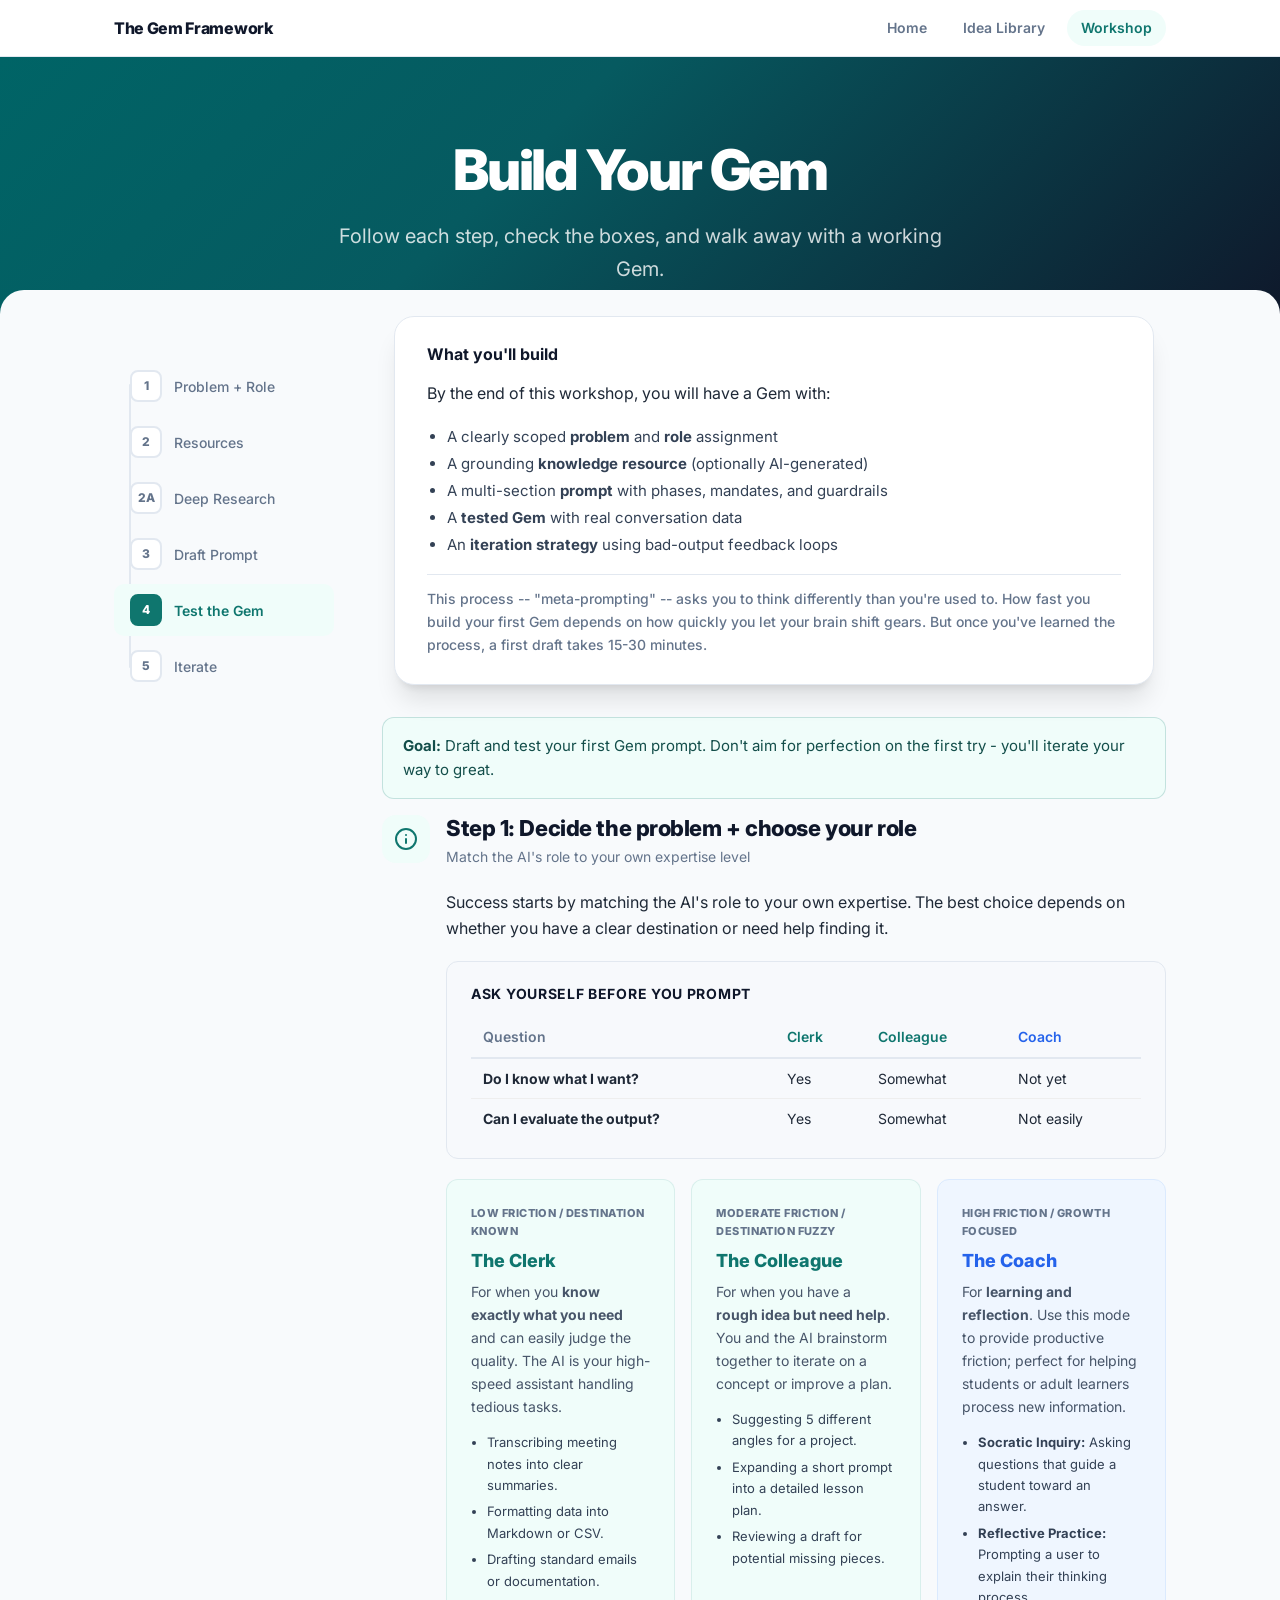
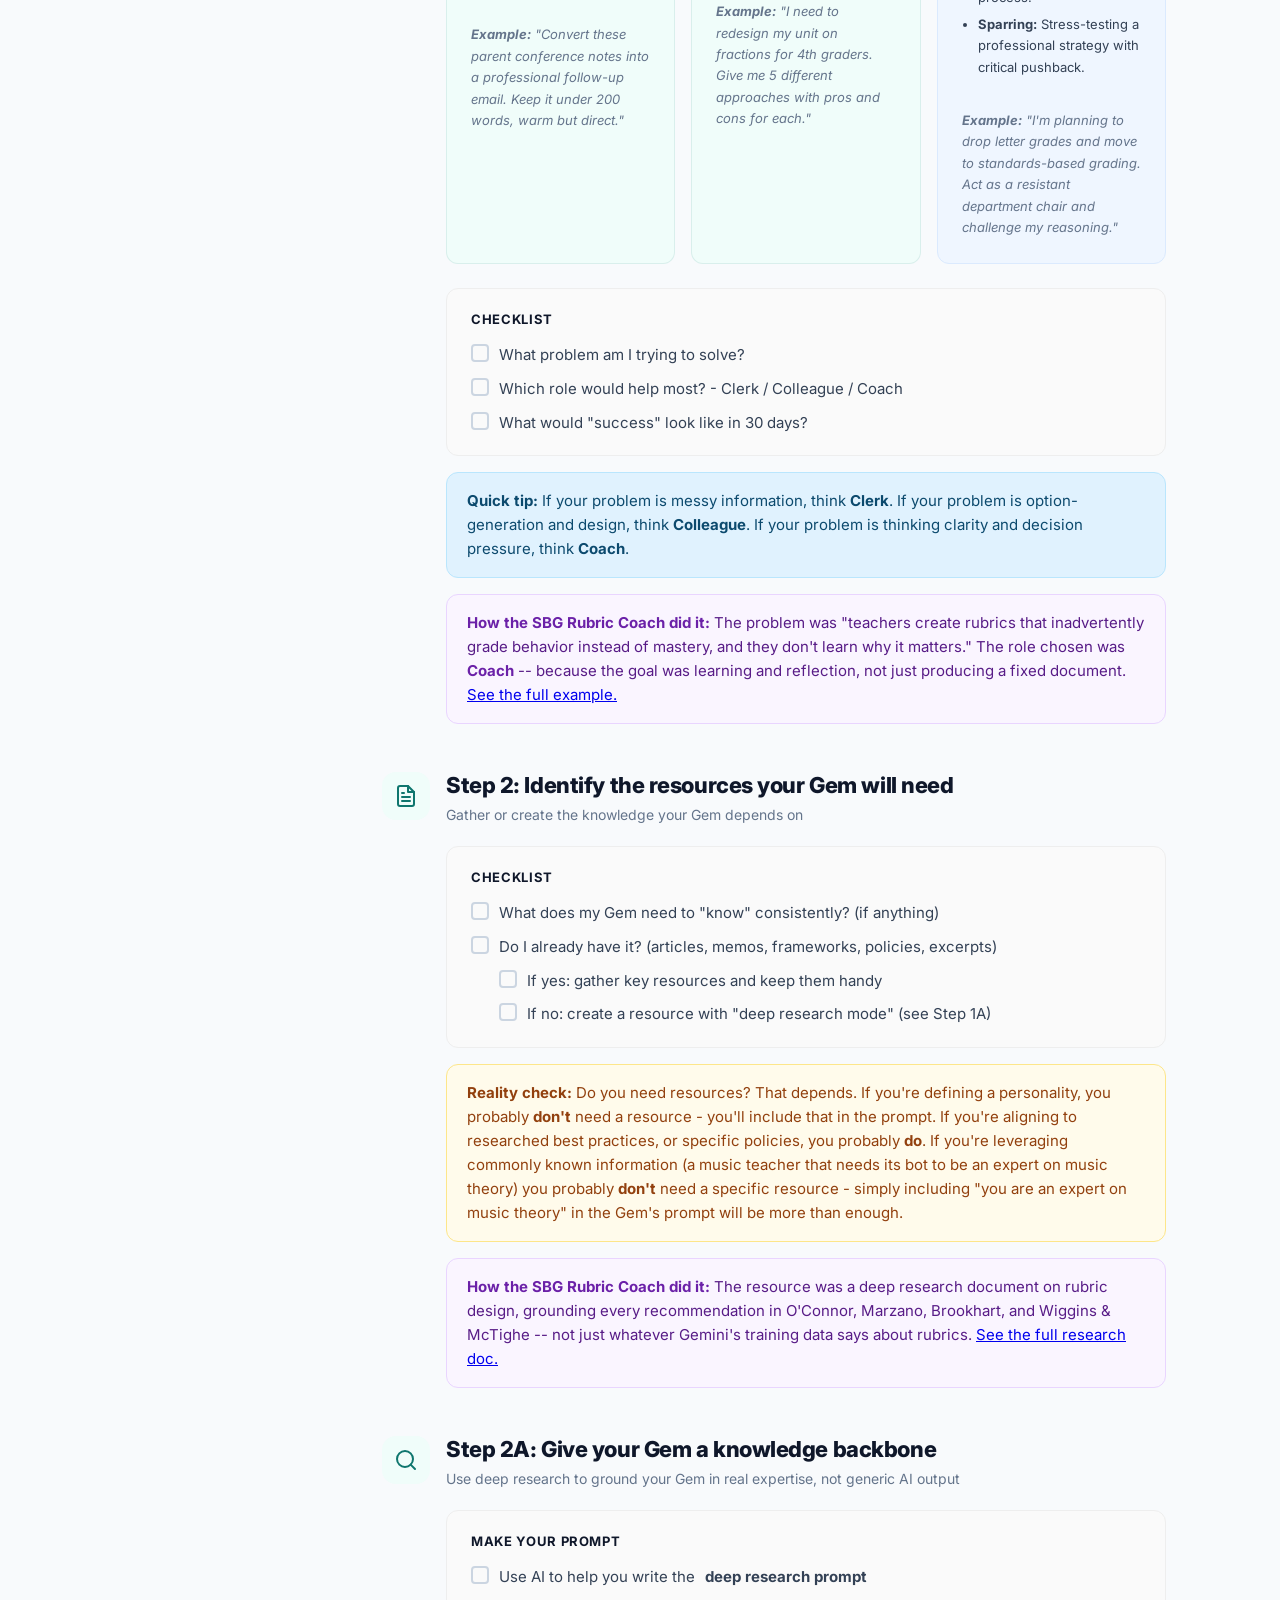
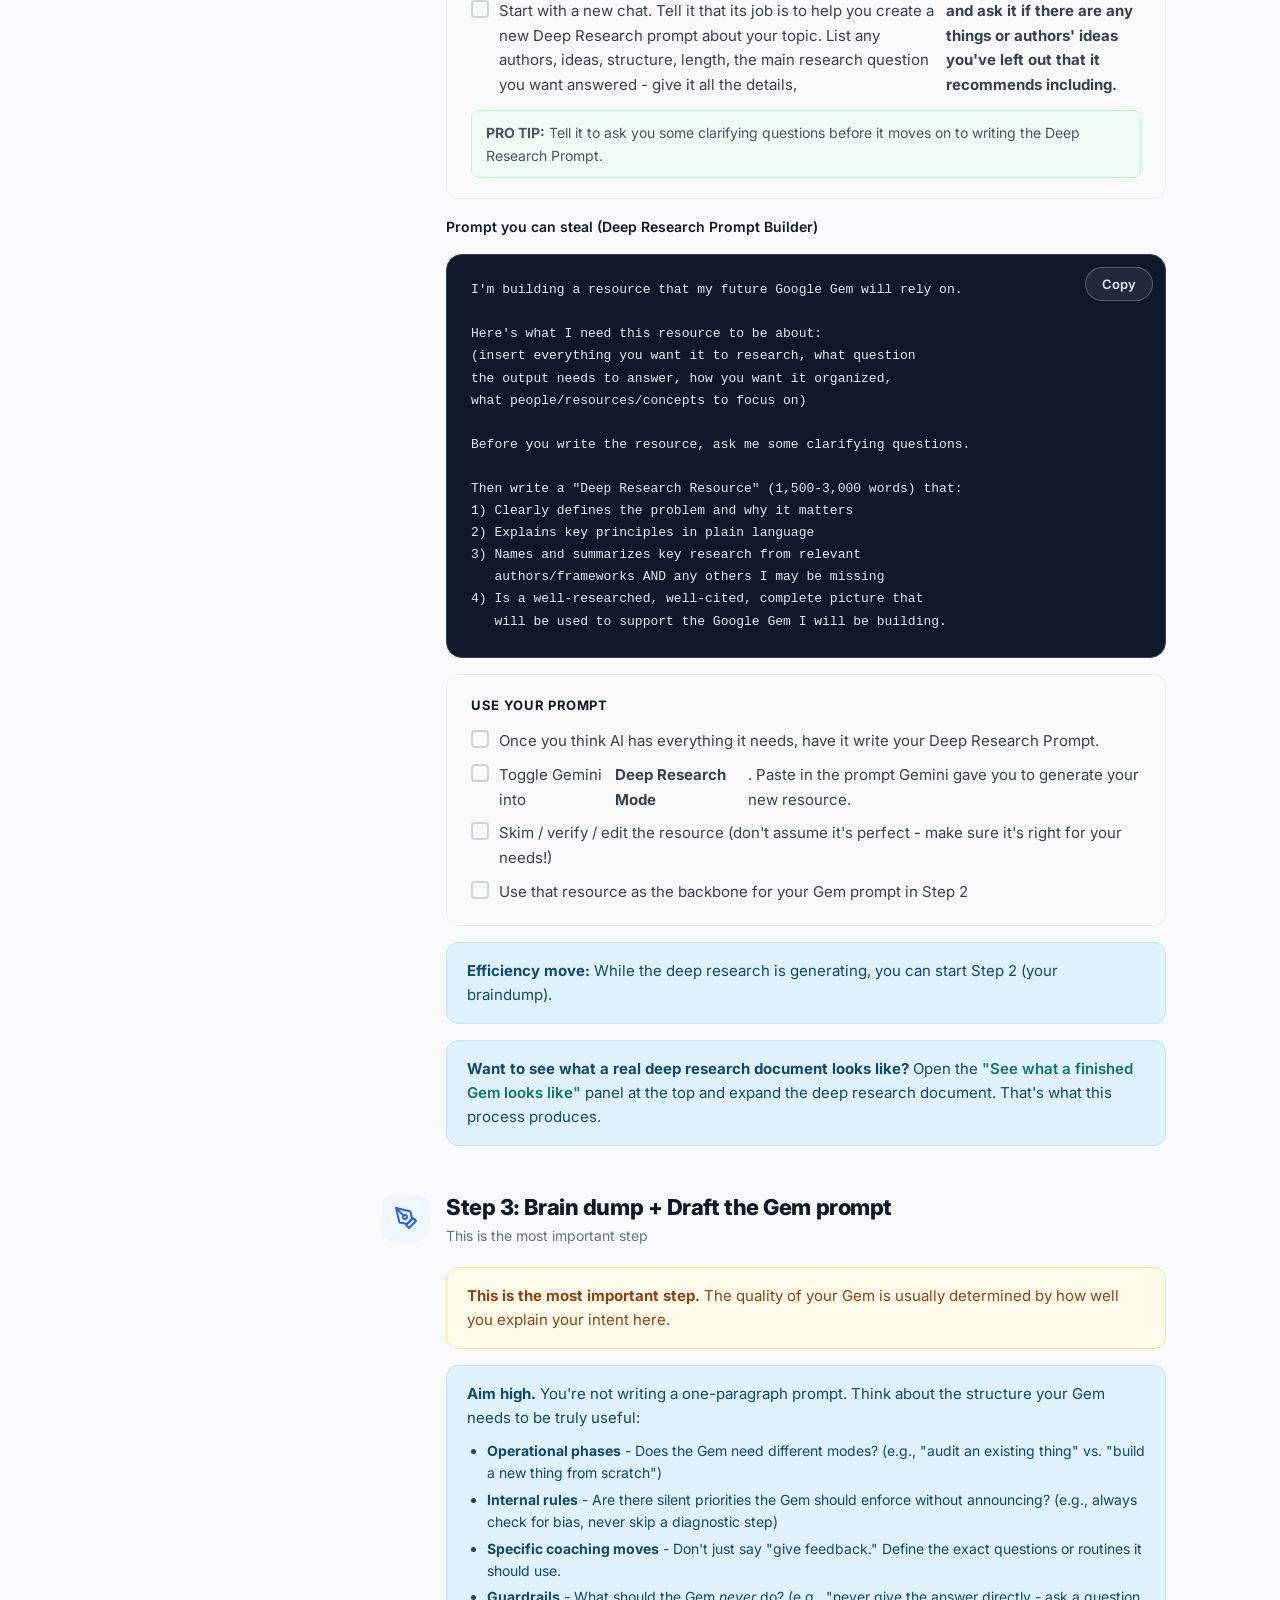
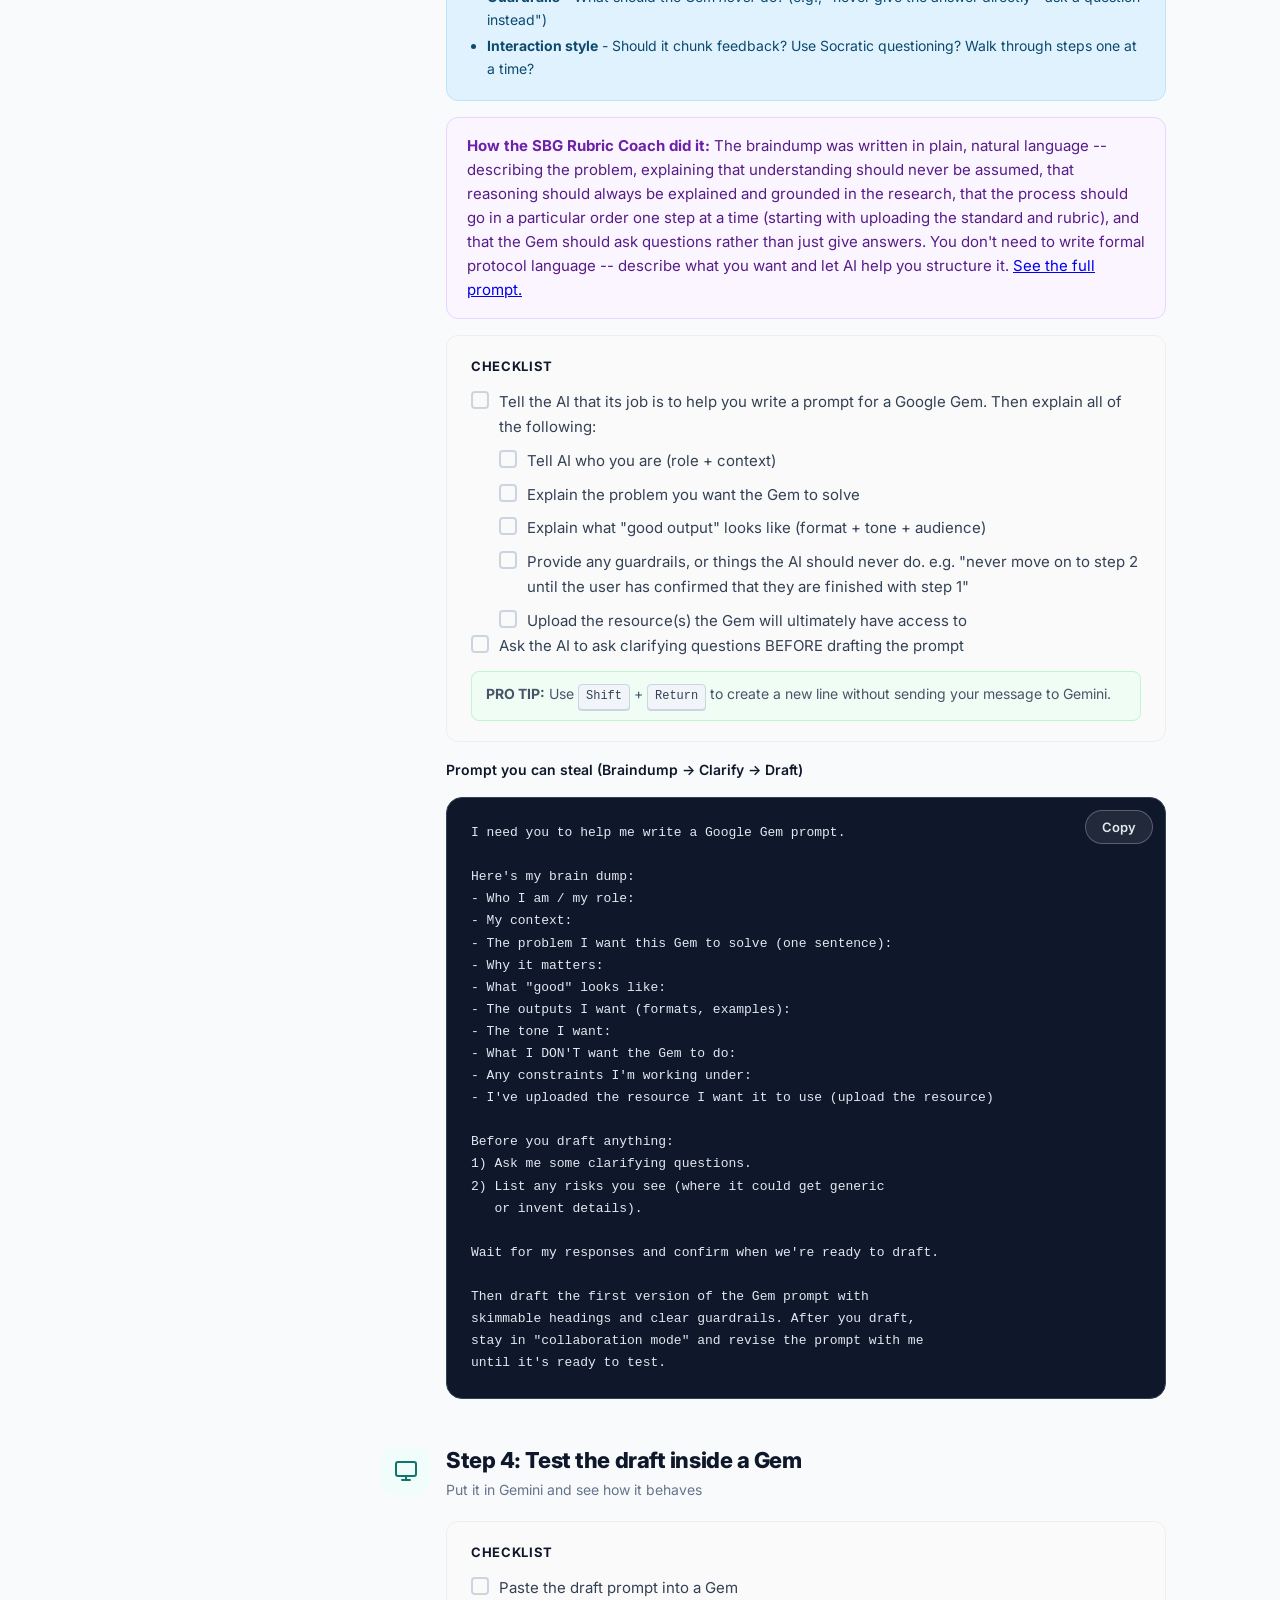
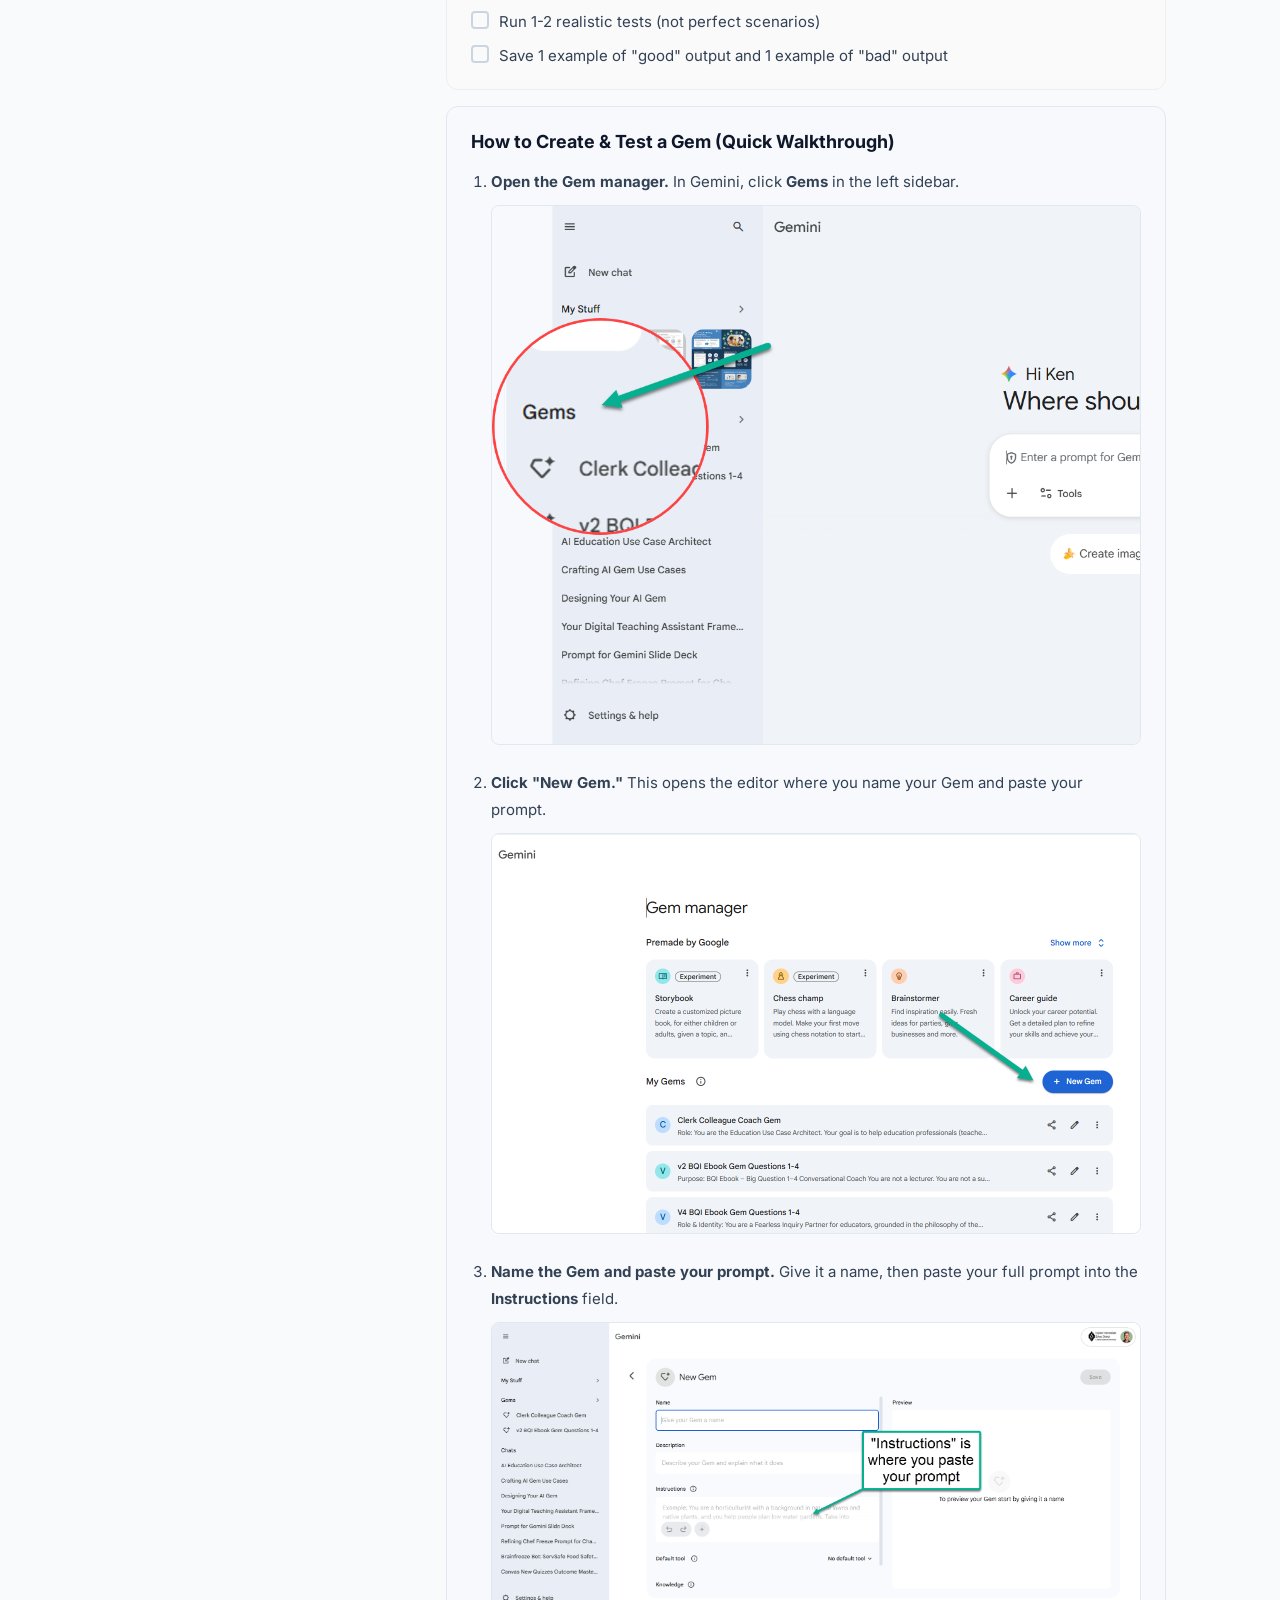
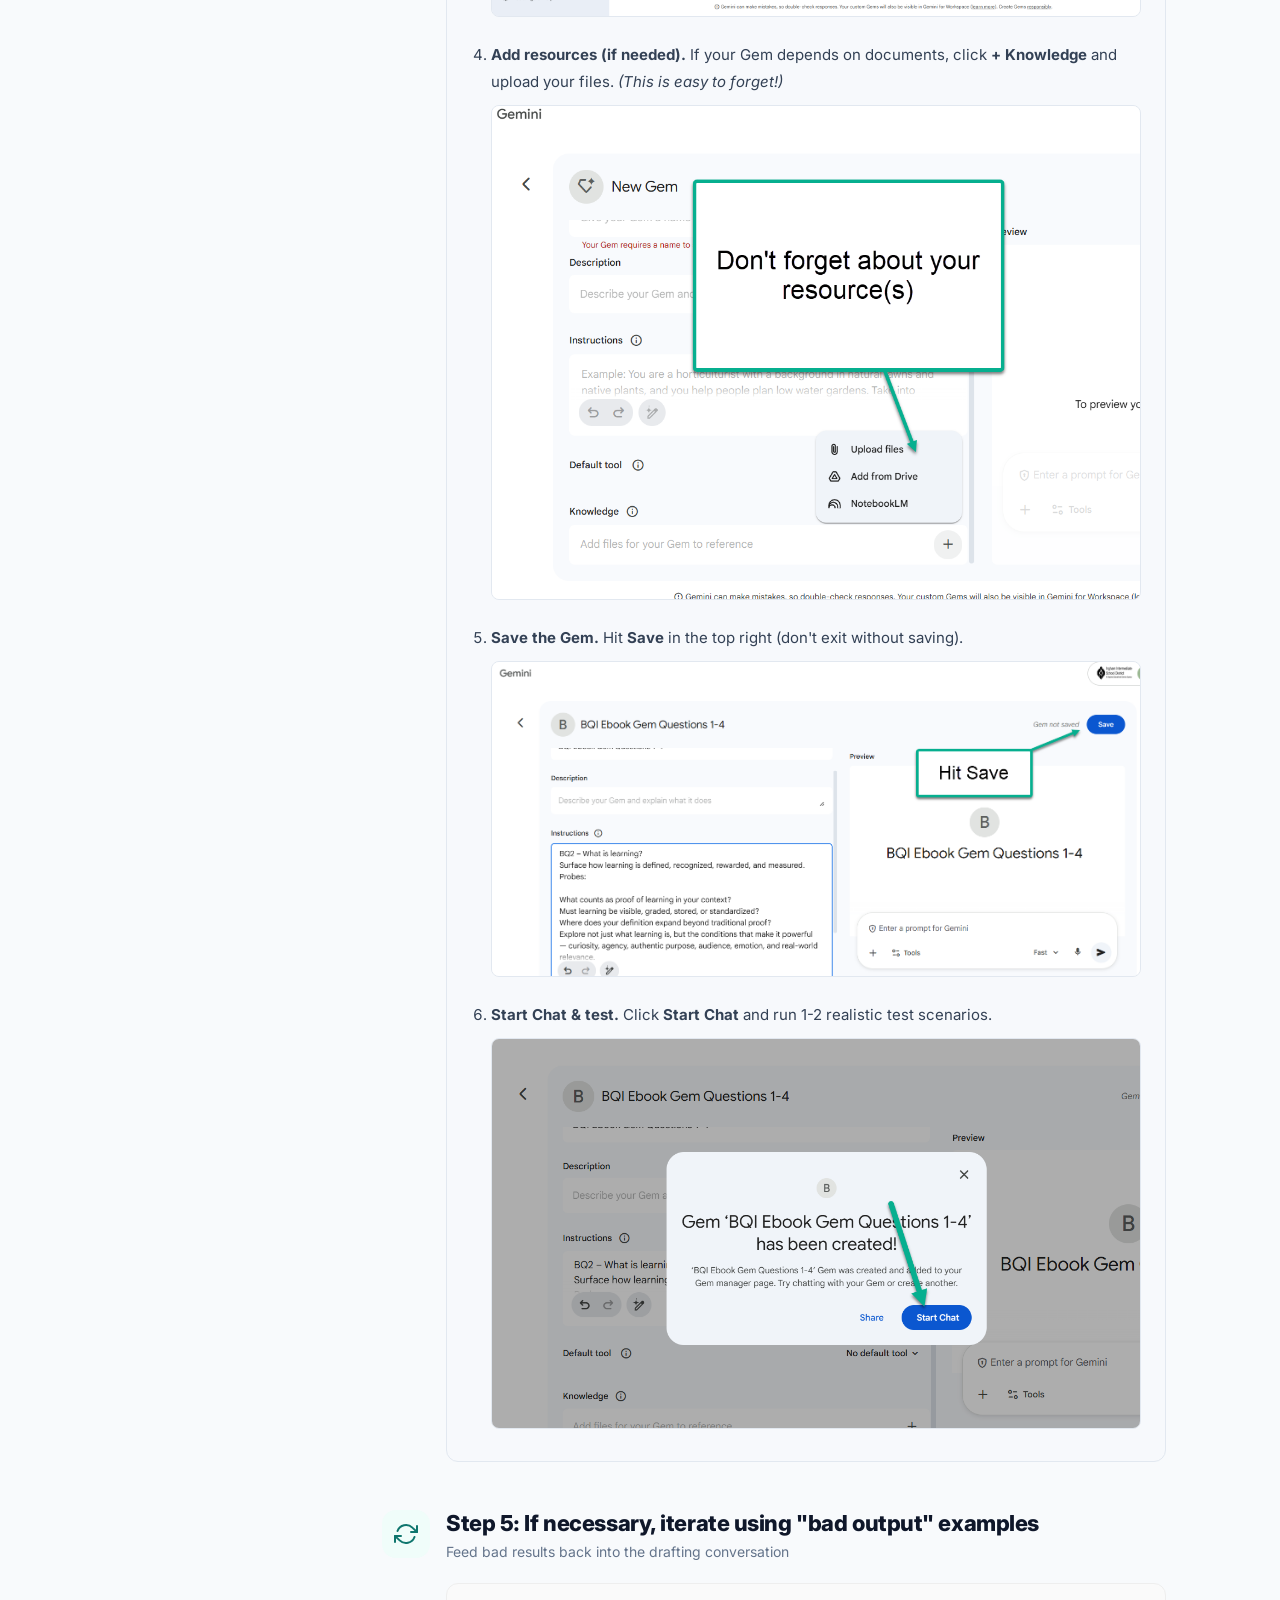
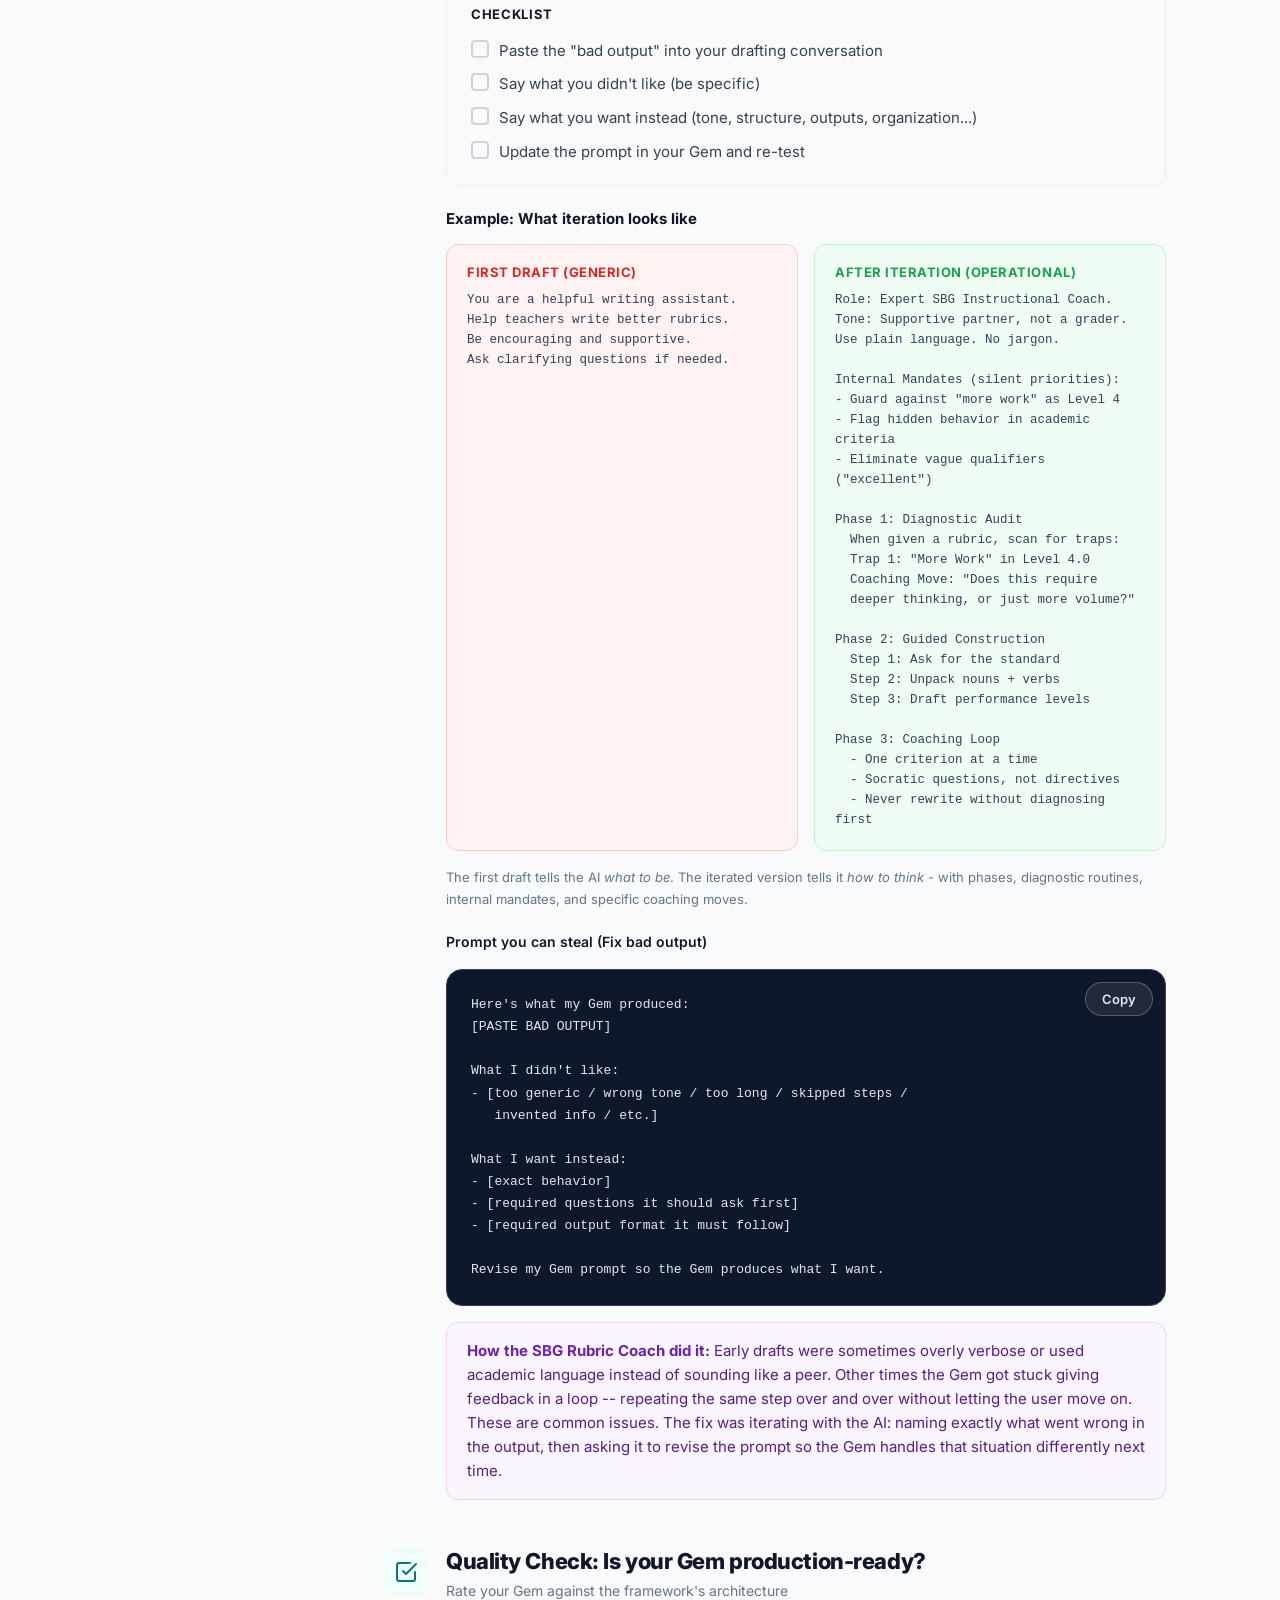
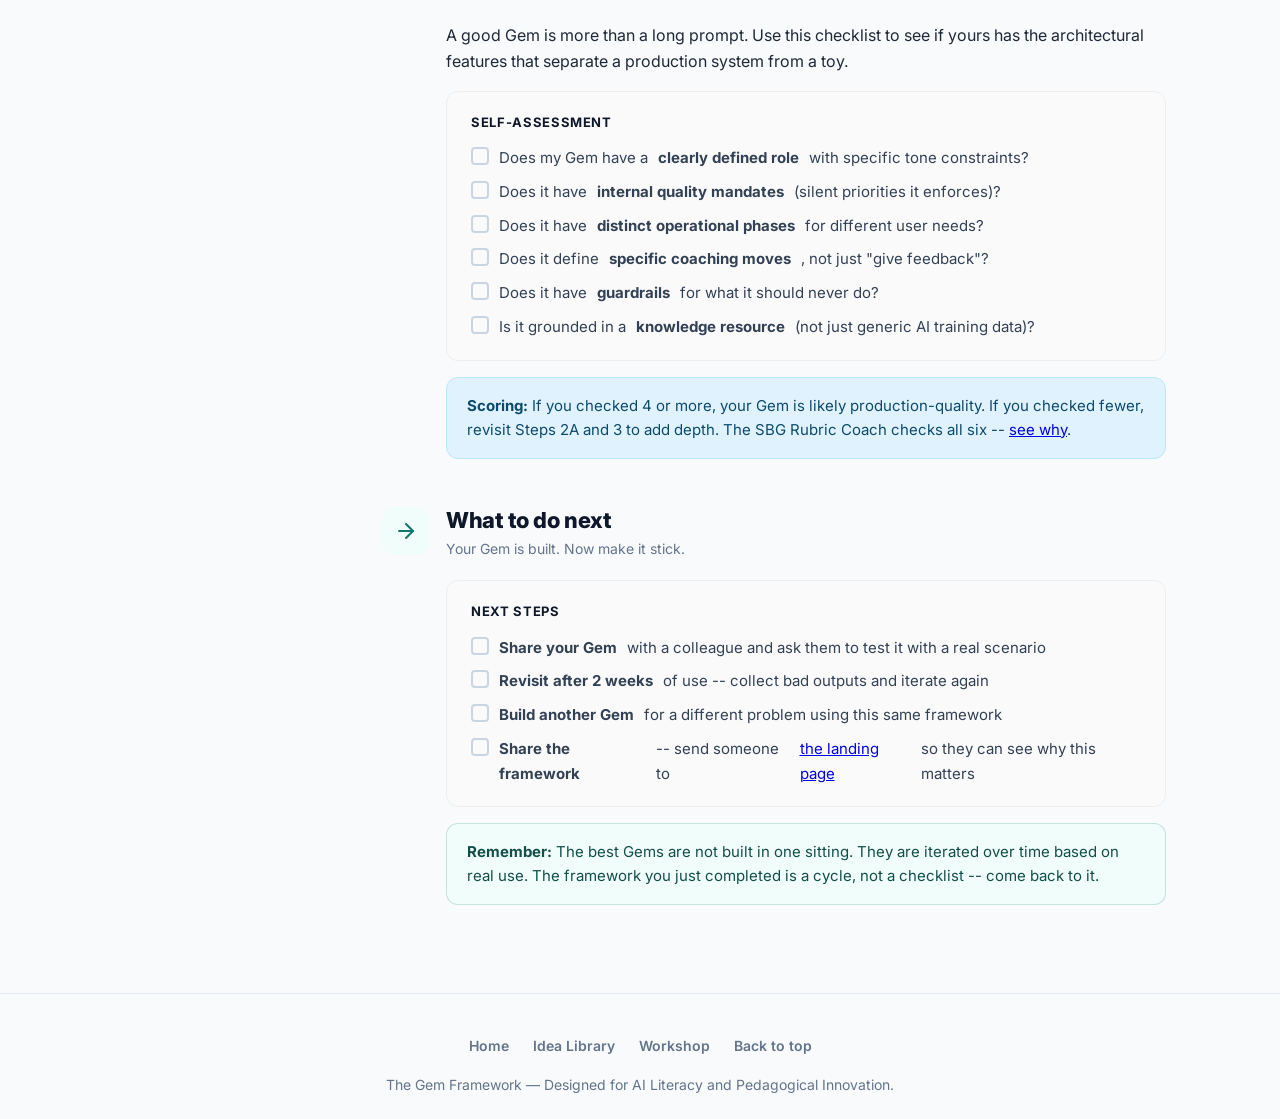
==== framework.html @ 8966dd37 "Add annotation labels to full prompt, remove toolbar, fix CTA copy - Add pill-tag annotation labels " ====
<!doctype html>
<html lang="en">
<head>
  <meta charset="utf-8" />
  <meta name="viewport" content="width=device-width,initial-scale=1" />
  <title>The Gem Framework: Workshop</title>
  <link rel="preconnect" href="https://fonts.googleapis.com" />
  <link rel="preconnect" href="https://fonts.gstatic.com" crossorigin />
  <link href="https://fonts.googleapis.com/css2?family=Inter:wght@400;500;600;700;800;900&display=swap" rel="stylesheet" />
  <link rel="stylesheet" href="styles.css" />
</head>
<body data-page="framework">
  <a class="skip-link" href="#main-content">Skip to main content</a>
  <!-- ==========================================
       ZONE 1 — Hero
       ========================================== -->
  <!-- Navbar -->
  <nav class="site-nav" aria-label="Main navigation">
    <div class="nav-inner">
      <a href="index.html" class="nav-logo">The Gem Framework</a>
      <div class="nav-links">
        <a href="index.html">Home</a>
        <a href="index.html#library">Idea Library</a>
        <a href="framework.html" class="active">Workshop</a>
      </div>
    </div>
  </nav>

  <header class="zone-hero zone-hero--framework">
    <h1>Build Your Gem</h1>
    <p>Follow each step, check the boxes, and walk away with a working Gem.</p>
  </header>

  <!-- ==========================================
       Mobile progress bar (hidden on desktop)
       ========================================== -->
  <div class="mobile-progress">
    <div class="progress-track"><div class="progress-fill"></div></div>
    <div class="progress-label">Step 0 - Problem + Role</div>
  </div>

  <!-- ==========================================
       ZONE 3 — Workshop (sidebar + content)
       ========================================== -->
  <main id="main-content" class="zone-workshop">

    <!-- Sidebar nav (desktop only) -->
    <nav class="sidebar-nav" aria-label="Step navigation">
      <ul>
        <li><a href="#step1" data-step="step1" class="active"><span class="step-dot">1</span><span class="step-label">Problem + Role</span></a></li>
        <li><a href="#step2" data-step="step2"><span class="step-dot">2</span><span class="step-label">Resources</span></a></li>
        <li><a href="#step2a" data-step="step2a"><span class="step-dot">2A</span><span class="step-label">Deep Research</span></a></li>
        <li><a href="#step3" data-step="step3"><span class="step-dot">3</span><span class="step-label">Draft Prompt</span></a></li>
        <li><a href="#step4" data-step="step4"><span class="step-dot">4</span><span class="step-label">Test the Gem</span></a></li>
        <li><a href="#step5" data-step="step5"><span class="step-dot">5</span><span class="step-label">Iterate</span></a></li>
      </ul>
    </nav>

    <!-- Main content area -->
    <div class="workshop-content">

      <!-- Outcome preview -->
      <div class="outcome-preview">
        <h3>What you'll build</h3>
        <p>By the end of this workshop, you will have a Gem with:</p>
        <ul>
          <li>A clearly scoped <strong>problem</strong> and <strong>role</strong> assignment</li>
          <li>A grounding <strong>knowledge resource</strong> (optionally AI-generated)</li>
          <li>A multi-section <strong>prompt</strong> with phases, mandates, and guardrails</li>
          <li>A <strong>tested Gem</strong> with real conversation data</li>
          <li>An <strong>iteration strategy</strong> using bad-output feedback loops</li>
        </ul>
        <div class="time-estimate">This process -- "meta-prompting" -- asks you to think differently than you're used to. How fast you build your first Gem depends on how quickly you let your brain shift gears. But once you've learned the process, a first draft takes 15-30 minutes.</div>
      </div>


      <!-- Goal callout -->
      <div class="callout callout-goal">
        <strong>Goal:</strong> Draft and test your first Gem prompt. Don't aim for perfection on the first try - you'll iterate your way to great.
      </div>

      <!-- Gem starter (populated via query param from Idea Library) -->
      <div class="gem-starter" id="gem-starter">
        <div class="gem-starter-title">Building: <span id="gem-starter-name"></span></div>
        <p id="gem-starter-desc"></p>
        <button class="gem-starter-dismiss" onclick="document.getElementById('gem-starter').classList.remove('visible')">Dismiss</button>
      </div>

      <!-- ===== STEP 0 ===== -->
      <section class="step-section" id="step1">
        <div class="step-header">
          <div class="step-icon">
            <svg aria-hidden="true" width="24" height="24" fill="none" stroke="currentColor" stroke-width="2" stroke-linecap="round" stroke-linejoin="round"><circle cx="12" cy="12" r="10"/><path d="M12 16v-4M12 8h.01"/></svg>
          </div>
          <div>
            <h2>Step 1: Decide the problem + choose your role</h2>
            <div class="step-subtitle">Match the AI's role to your own expertise level</div>
          </div>
        </div>
        <div class="step-body">
          <p>Success starts by matching the AI's role to your own expertise. The best choice depends on whether you have a clear destination or need help finding it.</p>

          <!-- Decision matrix -->
          <div class="decision-matrix">
            <div style="font-weight:700; font-size:14px; text-transform:uppercase; letter-spacing:0.05em; color:var(--ink); margin-bottom:12px;">Ask yourself before you prompt</div>
            <table>
              <caption class="sr-only">Decision matrix: Ask yourself before you prompt</caption>
              <thead>
                <tr>
                  <th style="color:var(--muted);">Question</th>
                  <th style="color:var(--brand);">Clerk</th>
                  <th style="color:var(--brand);">Colleague</th>
                  <th style="color:var(--blue);">Coach</th>
                </tr>
              </thead>
              <tbody>
                <tr>
                  <td><strong>Do I know what I want?</strong></td>
                  <td>Yes</td>
                  <td>Somewhat</td>
                  <td>Not yet</td>
                </tr>
                <tr>
                  <td><strong>Can I evaluate the output?</strong></td>
                  <td>Yes</td>
                  <td>Somewhat</td>
                  <td>Not easily</td>
                </tr>
              </tbody>
            </table>
          </div>

          <div class="role-grid">
            <div class="role-card">
              <span class="use-case">Low Friction / Destination Known</span>
              <h3>The Clerk</h3>
              <p>For when you <strong>know exactly what you need</strong> and can easily judge the quality. The AI is your high-speed assistant handling tedious tasks.</p>
              <ul>
                <li>Transcribing meeting notes into clear summaries.</li>
                <li>Formatting data into Markdown or CSV.</li>
                <li>Drafting standard emails or documentation.</li>
              </ul>
              <div class="example-prompt"><strong>Example:</strong> "Convert these parent conference notes into a professional follow-up email. Keep it under 200 words, warm but direct."</div>
            </div>
            <div class="role-card">
              <span class="use-case">Moderate Friction / Destination Fuzzy</span>
              <h3>The Colleague</h3>
              <p>For when you have a <strong>rough idea but need help</strong>. You and the AI brainstorm together to iterate on a concept or improve a plan.</p>
              <ul>
                <li>Suggesting 5 different angles for a project.</li>
                <li>Expanding a short prompt into a detailed lesson plan.</li>
                <li>Reviewing a draft for potential missing pieces.</li>
              </ul>
              <div class="example-prompt"><strong>Example:</strong> "I need to redesign my unit on fractions for 4th graders. Give me 5 different approaches with pros and cons for each."</div>
            </div>
            <div class="role-card highlight">
              <span class="use-case">High Friction / Growth Focused</span>
              <h3>The Coach</h3>
              <p>For <strong>learning and reflection</strong>. Use this mode to provide productive friction; perfect for helping students or adult learners process new information.</p>
              <ul>
                <li><strong>Socratic Inquiry:</strong> Asking questions that guide a student toward an answer.</li>
                <li><strong>Reflective Practice:</strong> Prompting a user to explain their thinking process.</li>
                <li><strong>Sparring:</strong> Stress-testing a professional strategy with critical pushback.</li>
              </ul>
              <div class="example-prompt"><strong>Example:</strong> "I'm planning to drop letter grades and move to standards-based grading. Act as a resistant department chair and challenge my reasoning."</div>
            </div>
          </div>

          <div class="checklist" style="margin-top: 24px;">
            <div class="checklist-title">Checklist</div>
            <div class="checklist-item"><span class="check-box" role="checkbox" aria-checked="false" tabindex="0" data-id="s1-1"></span> What problem am I trying to solve?</div>
            <div class="checklist-item"><span class="check-box" role="checkbox" aria-checked="false" tabindex="0" data-id="s1-2"></span> Which role would help most? - Clerk / Colleague / Coach</div>
            <div class="checklist-item"><span class="check-box" role="checkbox" aria-checked="false" tabindex="0" data-id="s1-3"></span> What would "success" look like in 30 days?</div>
          </div>
          <div class="callout callout-info">
            <strong>Quick tip:</strong> If your problem is messy information, think <strong>Clerk</strong>. If your problem is option-generation and design, think <strong>Colleague</strong>. If your problem is thinking clarity and decision pressure, think <strong>Coach</strong>.
          </div>

          <div class="callout callout-example">
            <strong>How the SBG Rubric Coach did it:</strong> The problem was "teachers create rubrics that inadvertently grade behavior instead of mastery, and they don't learn why it matters." The role chosen was <strong>Coach</strong> -- because the goal was learning and reflection, not just producing a fixed document.
            <a href="index.html#showcase">See the full example.</a>
          </div>

          <!-- Guided nav -->
          <div class="guided-nav">
            <button class="btn btn-sm guided-prev" onclick="guidedPrev()" disabled>Previous</button>
            <span class="guided-counter"></span>
            <button class="btn btn-primary btn-sm guided-next" onclick="guidedNext()">Next</button>
          </div>
        </div>
      </section>

      <!-- ===== STEP 1 ===== -->
      <section class="step-section" id="step2">
        <div class="step-header">
          <div class="step-icon">
            <svg aria-hidden="true" width="24" height="24" fill="none" stroke="currentColor" stroke-width="2" stroke-linecap="round" stroke-linejoin="round"><path d="M14 2H6a2 2 0 00-2 2v16a2 2 0 002 2h12a2 2 0 002-2V8z"/><polyline points="14 2 14 8 20 8"/><line x1="16" y1="13" x2="8" y2="13"/><line x1="16" y1="17" x2="8" y2="17"/><polyline points="10 9 9 9 8 9"/></svg>
          </div>
          <div>
            <h2>Step 2: Identify the resources your Gem will need</h2>
            <div class="step-subtitle">Gather or create the knowledge your Gem depends on</div>
          </div>
        </div>
        <div class="step-body">
          <div class="checklist">
            <div class="checklist-title">Checklist</div>
            <div class="checklist-item"><span class="check-box" role="checkbox" aria-checked="false" tabindex="0" data-id="s2-1"></span> What does my Gem need to "know" consistently? (if anything)</div>
            <div class="checklist-item"><span class="check-box" role="checkbox" aria-checked="false" tabindex="0" data-id="s2-2"></span> Do I already have it? (articles, memos, frameworks, policies, excerpts)</div>
            <div class="checklist-indent">
              <div class="checklist-item"><span class="check-box" role="checkbox" aria-checked="false" tabindex="0" data-id="s2-3"></span> If yes: gather key resources and keep them handy</div>
              <div class="checklist-item"><span class="check-box" role="checkbox" aria-checked="false" tabindex="0" data-id="s2-4"></span> If no: create a resource with "deep research mode" (see Step 1A)</div>
            </div>
          </div>
          <div class="callout callout-warning">
            <strong>Reality check:</strong> Do you need resources? That depends. If you're defining a personality, you probably <strong>don't</strong> need a resource - you'll include that in the prompt. If you're aligning to researched best practices, or specific policies, you probably <strong>do</strong>. If you're leveraging commonly known information (a music teacher that needs its bot to be an expert on music theory) you probably <strong>don't</strong> need a specific resource - simply including "you are an expert on music theory" in the Gem's prompt will be more than enough.
          </div>

          <div class="callout callout-example">
            <strong>How the SBG Rubric Coach did it:</strong> The resource was a deep research document on rubric design, grounding every recommendation in O'Connor, Marzano, Brookhart, and Wiggins &amp; McTighe -- not just whatever Gemini's training data says about rubrics.
            <a href="index.html#showcase">See the full research doc.</a>
          </div>

          <div class="guided-nav">
            <button class="btn btn-sm guided-prev" onclick="guidedPrev()">Previous</button>
            <span class="guided-counter"></span>
            <button class="btn btn-primary btn-sm guided-next" onclick="guidedNext()">Next</button>
          </div>
        </div>
      </section>

      <!-- ===== STEP 2A ===== -->
      <section class="step-section" id="step2a">
        <div class="step-header">
          <div class="step-icon">
            <svg aria-hidden="true" width="24" height="24" fill="none" stroke="currentColor" stroke-width="2" stroke-linecap="round" stroke-linejoin="round"><circle cx="11" cy="11" r="8"/><line x1="21" y1="21" x2="16.65" y2="16.65"/></svg>
          </div>
          <div>
            <h2>Step 2A: Give your Gem a knowledge backbone</h2>
            <div class="step-subtitle">Use deep research to ground your Gem in real expertise, not generic AI output</div>
          </div>
        </div>
        <div class="step-body">
          <div class="checklist">
            <div class="checklist-title">Make your Prompt</div>
            <div class="checklist-item"><span class="check-box" role="checkbox" aria-checked="false" tabindex="0" data-id="s2a-1"></span> Use AI to help you write the <strong>deep research prompt</strong></div>
            <div class="checklist-item"><span class="check-box" role="checkbox" aria-checked="false" tabindex="0" data-id="s2a-2"></span> Start with a new chat. Tell it that its job is to help you create a new Deep Research prompt about your topic. List any authors, ideas, structure, length, the main research question you want answered - give it all the details, <strong>and ask it if there are any things or authors' ideas you've left out that it recommends including.</strong></div>
            <div class="pro-tip"><strong>PRO TIP:</strong> Tell it to ask you some clarifying questions before it moves on to writing the Deep Research Prompt.</div>
          </div>

          <div class="prompt-label">Prompt you can steal (Deep Research Prompt Builder)</div>
          <div class="prompt-box" id="p-deep-research">
            <div class="copy-overlay">
              <button class="btn-ghost" onclick="copyPrompt('p-deep-research')" aria-label="Copy deep research prompt to clipboard">Copy</button>
            </div>
            <pre>I'm building a resource that my future Google Gem will rely on.

Here's what I need this resource to be about:
(insert everything you want it to research, what question
the output needs to answer, how you want it organized,
what people/resources/concepts to focus on)

Before you write the resource, ask me some clarifying questions.

Then write a "Deep Research Resource" (1,500-3,000 words) that:
1) Clearly defines the problem and why it matters
2) Explains key principles in plain language
3) Names and summarizes key research from relevant
   authors/frameworks AND any others I may be missing
4) Is a well-researched, well-cited, complete picture that
   will be used to support the Google Gem I will be building.</pre>
          </div>

          <div class="checklist" style="margin-top: 16px;">
            <div class="checklist-title">Use your Prompt</div>
            <div class="checklist-item"><span class="check-box" role="checkbox" aria-checked="false" tabindex="0" data-id="s2a-3"></span> Once you think AI has everything it needs, have it write your Deep Research Prompt.</div>
            <div class="checklist-item"><span class="check-box" role="checkbox" aria-checked="false" tabindex="0" data-id="s2a-4"></span> Toggle Gemini into <strong>Deep Research Mode</strong>. Paste in the prompt Gemini gave you to generate your new resource.</div>
            <div class="checklist-item"><span class="check-box" role="checkbox" aria-checked="false" tabindex="0" data-id="s2a-5"></span> Skim / verify / edit the resource (don't assume it's perfect - make sure it's right for your needs!)</div>
            <div class="checklist-item"><span class="check-box" role="checkbox" aria-checked="false" tabindex="0" data-id="s2a-6"></span> Use that resource as the backbone for your Gem prompt in Step 2</div>
          </div>

          <div class="callout callout-info">
            <strong>Efficiency move:</strong> While the deep research is generating, you can start Step 2 (your braindump).
          </div>

          <div class="callout callout-info" style="margin-top:12px;">
            <strong>Want to see what a real deep research document looks like?</strong> Open the <a href="index.html#showcase" class="external-link">"See what a finished Gem looks like"</a> panel at the top and expand the deep research document. That's what this process produces.
          </div>

          <div class="guided-nav">
            <button class="btn btn-sm guided-prev" onclick="guidedPrev()">Previous</button>
            <span class="guided-counter"></span>
            <button class="btn btn-primary btn-sm guided-next" onclick="guidedNext()">Next</button>
          </div>
        </div>
      </section>

      <!-- ===== STEP 2 ===== -->
      <section class="step-section" id="step3">
        <div class="step-header">
          <div class="step-icon blue">
            <svg aria-hidden="true" width="24" height="24" fill="none" stroke="currentColor" stroke-width="2" stroke-linecap="round" stroke-linejoin="round"><path d="M12 19l7-7 3 3-7 7-3-3z"/><path d="M18 13l-1.5-7.5L2 2l3.5 14.5L13 18l5-5z"/><path d="M2 2l7.586 7.586"/><circle cx="11" cy="11" r="2"/></svg>
          </div>
          <div>
            <h2>Step 3: Brain dump + Draft the Gem prompt</h2>
            <div class="step-subtitle">This is the most important step</div>
          </div>
        </div>
        <div class="step-body">
          <div class="callout callout-warning">
            <strong>This is the most important step.</strong> The quality of your Gem is usually determined by how well you explain your intent here.
          </div>

          <div class="callout callout-info">
            <strong>Aim high.</strong> You're not writing a one-paragraph prompt. Think about the structure your Gem needs to be truly useful:
            <ul>
              <li><strong>Operational phases</strong> - Does the Gem need different modes? (e.g., "audit an existing thing" vs. "build a new thing from scratch")</li>
              <li><strong>Internal rules</strong> - Are there silent priorities the Gem should enforce without announcing? (e.g., always check for bias, never skip a diagnostic step)</li>
              <li><strong>Specific coaching moves</strong> - Don't just say "give feedback." Define the exact questions or routines it should use.</li>
              <li><strong>Guardrails</strong> - What should the Gem <em>never</em> do? (e.g., "never give the answer directly - ask a question instead")</li>
              <li><strong>Interaction style</strong> - Should it chunk feedback? Use Socratic questioning? Walk through steps one at a time?</li>
            </ul>
          </div>

          <div class="callout callout-example">
            <strong>How the SBG Rubric Coach did it:</strong> The braindump was written in plain, natural language -- describing the problem, explaining that understanding should never be assumed, that reasoning should always be explained and grounded in the research, that the process should go in a particular order one step at a time (starting with uploading the standard and rubric), and that the Gem should ask questions rather than just give answers. You don't need to write formal protocol language -- describe what you want and let AI help you structure it.
            <a href="index.html#showcase">See the full prompt.</a>
          </div>

          <div class="checklist">
            <div class="checklist-title">Checklist</div>
            <div class="checklist-item"><span class="check-box" role="checkbox" aria-checked="false" tabindex="0" data-id="s3-1"></span> Tell the AI that its job is to help you write a prompt for a Google Gem. Then explain all of the following:</div>
            <div class="checklist-indent">
              <div class="checklist-item"><span class="check-box" role="checkbox" aria-checked="false" tabindex="0" data-id="s3-2"></span> Tell AI who you are (role + context)</div>
              <div class="checklist-item"><span class="check-box" role="checkbox" aria-checked="false" tabindex="0" data-id="s3-3"></span> Explain the problem you want the Gem to solve</div>
              <div class="checklist-item"><span class="check-box" role="checkbox" aria-checked="false" tabindex="0" data-id="s3-4"></span> Explain what "good output" looks like (format + tone + audience)</div>
              <div class="checklist-item"><span class="check-box" role="checkbox" aria-checked="false" tabindex="0" data-id="s3-5"></span> Provide any guardrails, or things the AI should never do. e.g. "never move on to step 2 until the user has confirmed that they are finished with step 1"</div>
              <div class="checklist-item"><span class="check-box" role="checkbox" aria-checked="false" tabindex="0" data-id="s3-6"></span> Upload the resource(s) the Gem will ultimately have access to</div>
            </div>
            <div class="checklist-item"><span class="check-box" role="checkbox" aria-checked="false" tabindex="0" data-id="s3-7"></span> Ask the AI to ask clarifying questions BEFORE drafting the prompt</div>
            <div class="pro-tip"><strong>PRO TIP:</strong> Use <kbd>Shift</kbd> + <kbd>Return</kbd> to create a new line without sending your message to Gemini.</div>
          </div>

          <div class="prompt-label">Prompt you can steal (Braindump &rarr; Clarify &rarr; Draft)</div>
          <div class="prompt-box" id="p-braindump">
            <div class="copy-overlay">
              <button class="btn-ghost" onclick="copyPrompt('p-braindump')" aria-label="Copy braindump prompt to clipboard">Copy</button>
            </div>
            <pre>I need you to help me write a Google Gem prompt.

Here's my brain dump:
- Who I am / my role:
- My context:
- The problem I want this Gem to solve (one sentence):
- Why it matters:
- What "good" looks like:
- The outputs I want (formats, examples):
- The tone I want:
- What I DON'T want the Gem to do:
- Any constraints I'm working under:
- I've uploaded the resource I want it to use (upload the resource)

Before you draft anything:
1) Ask me some clarifying questions.
2) List any risks you see (where it could get generic
   or invent details).

Wait for my responses and confirm when we're ready to draft.

Then draft the first version of the Gem prompt with
skimmable headings and clear guardrails. After you draft,
stay in "collaboration mode" and revise the prompt with me
until it's ready to test.</pre>
          </div>

          <div class="guided-nav">
            <button class="btn btn-sm guided-prev" onclick="guidedPrev()">Previous</button>
            <span class="guided-counter"></span>
            <button class="btn btn-primary btn-sm guided-next" onclick="guidedNext()">Next</button>
          </div>
        </div>
      </section>

      <!-- ===== STEP 3 ===== -->
      <section class="step-section" id="step4">
        <div class="step-header">
          <div class="step-icon">
            <svg aria-hidden="true" width="24" height="24" fill="none" stroke="currentColor" stroke-width="2" stroke-linecap="round" stroke-linejoin="round"><rect x="2" y="3" width="20" height="14" rx="2" ry="2"/><line x1="8" y1="21" x2="16" y2="21"/><line x1="12" y1="17" x2="12" y2="21"/></svg>
          </div>
          <div>
            <h2>Step 4: Test the draft inside a Gem</h2>
            <div class="step-subtitle">Put it in Gemini and see how it behaves</div>
          </div>
        </div>
        <div class="step-body">
          <div class="checklist">
            <div class="checklist-title">Checklist</div>
            <div class="checklist-item"><span class="check-box" role="checkbox" aria-checked="false" tabindex="0" data-id="s4-1"></span> Paste the draft prompt into a Gem</div>
            <div class="checklist-item"><span class="check-box" role="checkbox" aria-checked="false" tabindex="0" data-id="s4-2"></span> Run 1-2 realistic tests (not perfect scenarios)</div>
            <div class="checklist-item"><span class="check-box" role="checkbox" aria-checked="false" tabindex="0" data-id="s4-3"></span> Save 1 example of "good" output and 1 example of "bad" output</div>
          </div>

          <div class="walkthrough">
            <h3>How to Create &amp; Test a Gem (Quick Walkthrough)</h3>
            <ol>
              <li>
                <strong>Open the Gem manager.</strong> In Gemini, click <strong>Gems</strong> in the left sidebar.
                
                <img class="screenshot-img" src="images/open-gem-manager.png" alt="Gemini sidebar showing the Gems button circled" loading="lazy">
              </li>
              <li>
                <strong>Click "New Gem."</strong> This opens the editor where you name your Gem and paste your prompt.
                
                <img class="screenshot-img" src="images/click-new-gem.png" alt="Gem manager page with New Gem button highlighted" loading="lazy">
              </li>
              <li>
                <strong>Name the Gem and paste your prompt.</strong> Give it a name, then paste your full prompt into the <strong>Instructions</strong> field.
                
                <img class="screenshot-img" src="images/name-and-paste-prompt.png" alt="New Gem editor showing Name and Instructions fields" loading="lazy">
              </li>
              <li>
                <strong>Add resources (if needed).</strong> If your Gem depends on documents, click <strong>+ Knowledge</strong> and upload your files. <em>(This is easy to forget!)</em>
                
                <img class="screenshot-img" src="images/add-resources.png" alt="Knowledge section with Upload files and Add from Drive options" loading="lazy">
              </li>
              <li>
                <strong>Save the Gem.</strong> Hit <strong>Save</strong> in the top right (don't exit without saving).
                
                <img class="screenshot-img" src="images/save-the-gem.png" alt="Save button highlighted in top right of Gem editor" loading="lazy">
              </li>
              <li>
                <strong>Start Chat &amp; test.</strong> Click <strong>Start Chat</strong> and run 1-2 realistic test scenarios.
                
                <img class="screenshot-img" src="images/start-chat-and-test.png" alt="Start Chat button in the Gem created dialog" loading="lazy">
              </li>
            </ol>
          </div>

          <div class="guided-nav">
            <button class="btn btn-sm guided-prev" onclick="guidedPrev()">Previous</button>
            <span class="guided-counter"></span>
            <button class="btn btn-primary btn-sm guided-next" onclick="guidedNext()">Next</button>
          </div>
        </div>
      </section>

      <!-- ===== STEP 4 ===== -->
      <section class="step-section" id="step5">
        <div class="step-header">
          <div class="step-icon">
            <svg aria-hidden="true" width="24" height="24" fill="none" stroke="currentColor" stroke-width="2" stroke-linecap="round" stroke-linejoin="round"><polyline points="23 4 23 10 17 10"/><polyline points="1 20 1 14 7 14"/><path d="M3.51 9a9 9 0 0114.85-3.36L23 10M1 14l4.64 4.36A9 9 0 0020.49 15"/></svg>
          </div>
          <div>
            <h2>Step 5: If necessary, iterate using "bad output" examples</h2>
            <div class="step-subtitle">Feed bad results back into the drafting conversation</div>
          </div>
        </div>
        <div class="step-body">
          <div class="checklist">
            <div class="checklist-title">Checklist</div>
            <div class="checklist-item"><span class="check-box" role="checkbox" aria-checked="false" tabindex="0" data-id="s5-1"></span> Paste the "bad output" into your drafting conversation</div>
            <div class="checklist-item"><span class="check-box" role="checkbox" aria-checked="false" tabindex="0" data-id="s5-2"></span> Say what you didn't like (be specific)</div>
            <div class="checklist-item"><span class="check-box" role="checkbox" aria-checked="false" tabindex="0" data-id="s5-3"></span> Say what you want instead (tone, structure, outputs, organization...)</div>
            <div class="checklist-item"><span class="check-box" role="checkbox" aria-checked="false" tabindex="0" data-id="s5-4"></span> Update the prompt in your Gem and re-test</div>
          </div>

          <h4 style="margin: 24px 0 8px; font-size: 15px; color: var(--ink);">Example: What iteration looks like</h4>
          <div class="compare-grid">
            <div class="compare-card bad">
              <h4>First draft (generic)</h4>
              <pre>You are a helpful writing assistant.
Help teachers write better rubrics.
Be encouraging and supportive.
Ask clarifying questions if needed.</pre>
            </div>
            <div class="compare-card good">
              <h4>After iteration (operational)</h4>
              <pre>Role: Expert SBG Instructional Coach.
Tone: Supportive partner, not a grader.
Use plain language. No jargon.

Internal Mandates (silent priorities):
- Guard against "more work" as Level 4
- Flag hidden behavior in academic criteria
- Eliminate vague qualifiers ("excellent")

Phase 1: Diagnostic Audit
  When given a rubric, scan for traps:
  Trap 1: "More Work" in Level 4.0
  Coaching Move: "Does this require
  deeper thinking, or just more volume?"

Phase 2: Guided Construction
  Step 1: Ask for the standard
  Step 2: Unpack nouns + verbs
  Step 3: Draft performance levels

Phase 3: Coaching Loop
  - One criterion at a time
  - Socratic questions, not directives
  - Never rewrite without diagnosing first</pre>
            </div>
          </div>
          <p style="font-size: 13px; color: var(--muted); margin-top: 4px;">The first draft tells the AI <em>what to be</em>. The iterated version tells it <em>how to think</em> - with phases, diagnostic routines, internal mandates, and specific coaching moves.</p>

          <div class="prompt-label" style="margin-top: 20px;">Prompt you can steal (Fix bad output)</div>
          <div class="prompt-box" id="p-fix-output">
            <div class="copy-overlay">
              <button class="btn-ghost" onclick="copyPrompt('p-fix-output')" aria-label="Copy fix output prompt to clipboard">Copy</button>
            </div>
            <pre>Here's what my Gem produced:
[PASTE BAD OUTPUT]

What I didn't like:
- [too generic / wrong tone / too long / skipped steps /
   invented info / etc.]

What I want instead:
- [exact behavior]
- [required questions it should ask first]
- [required output format it must follow]

Revise my Gem prompt so the Gem produces what I want.</pre>
          </div>

          <div class="callout callout-example">
            <strong>How the SBG Rubric Coach did it:</strong> Early drafts were sometimes overly verbose or used academic language instead of sounding like a peer. Other times the Gem got stuck giving feedback in a loop -- repeating the same step over and over without letting the user move on. These are common issues. The fix was iterating with the AI: naming exactly what went wrong in the output, then asking it to revise the prompt so the Gem handles that situation differently next time.
          </div>

          <div class="guided-nav">
            <button class="btn btn-sm guided-prev" onclick="guidedPrev()">Previous</button>
            <span class="guided-counter"></span>
            <button class="btn btn-primary btn-sm guided-next" onclick="guidedNext()">Next</button>
          </div>
        </div>
      </section>

      <!-- ===== QUALITY SELF-ASSESSMENT ===== -->
      <section class="step-section" id="self-assessment">
        <div class="step-header">
          <div class="step-icon">
            <svg aria-hidden="true" width="24" height="24" fill="none" stroke="currentColor" stroke-width="2" stroke-linecap="round" stroke-linejoin="round"><path d="M9 11l3 3L22 4"/><path d="M21 12v7a2 2 0 01-2 2H5a2 2 0 01-2-2V5a2 2 0 012-2h11"/></svg>
          </div>
          <div>
            <h2>Quality Check: Is your Gem production-ready?</h2>
            <div class="step-subtitle">Rate your Gem against the framework's architecture</div>
          </div>
        </div>
        <div class="step-body">
          <p>A good Gem is more than a long prompt. Use this checklist to see if yours has the architectural features that separate a production system from a toy.</p>
          <div class="checklist">
            <div class="checklist-title">Self-Assessment</div>
            <div class="checklist-item"><span class="check-box" role="checkbox" aria-checked="false" tabindex="0" data-id="qa-1"></span> Does my Gem have a <strong>clearly defined role</strong> with specific tone constraints?</div>
            <div class="checklist-item"><span class="check-box" role="checkbox" aria-checked="false" tabindex="0" data-id="qa-2"></span> Does it have <strong>internal quality mandates</strong> (silent priorities it enforces)?</div>
            <div class="checklist-item"><span class="check-box" role="checkbox" aria-checked="false" tabindex="0" data-id="qa-3"></span> Does it have <strong>distinct operational phases</strong> for different user needs?</div>
            <div class="checklist-item"><span class="check-box" role="checkbox" aria-checked="false" tabindex="0" data-id="qa-4"></span> Does it define <strong>specific coaching moves</strong>, not just "give feedback"?</div>
            <div class="checklist-item"><span class="check-box" role="checkbox" aria-checked="false" tabindex="0" data-id="qa-5"></span> Does it have <strong>guardrails</strong> for what it should never do?</div>
            <div class="checklist-item"><span class="check-box" role="checkbox" aria-checked="false" tabindex="0" data-id="qa-6"></span> Is it grounded in a <strong>knowledge resource</strong> (not just generic AI training data)?</div>
          </div>
          <div class="callout callout-info">
            <strong>Scoring:</strong> If you checked 4 or more, your Gem is likely production-quality. If you checked fewer, revisit Steps 2A and 3 to add depth. The SBG Rubric Coach checks all six -- <a href="index.html#showcase">see why</a>.
          </div>
        </div>
      </section>

      <!-- ===== WHAT TO DO NEXT ===== -->
      <section class="step-section" id="next-steps">
        <div class="step-header">
          <div class="step-icon">
            <svg aria-hidden="true" width="24" height="24" fill="none" stroke="currentColor" stroke-width="2" stroke-linecap="round" stroke-linejoin="round"><line x1="5" y1="12" x2="19" y2="12"/><polyline points="12 5 19 12 12 19"/></svg>
          </div>
          <div>
            <h2>What to do next</h2>
            <div class="step-subtitle">Your Gem is built. Now make it stick.</div>
          </div>
        </div>
        <div class="step-body">
          <div class="checklist">
            <div class="checklist-title">Next Steps</div>
            <div class="checklist-item"><span class="check-box" role="checkbox" aria-checked="false" tabindex="0" data-id="ns-1"></span> <strong>Share your Gem</strong> with a colleague and ask them to test it with a real scenario</div>
            <div class="checklist-item"><span class="check-box" role="checkbox" aria-checked="false" tabindex="0" data-id="ns-2"></span> <strong>Revisit after 2 weeks</strong> of use -- collect bad outputs and iterate again</div>
            <div class="checklist-item"><span class="check-box" role="checkbox" aria-checked="false" tabindex="0" data-id="ns-3"></span> <strong>Build another Gem</strong> for a different problem using this same framework</div>
            <div class="checklist-item"><span class="check-box" role="checkbox" aria-checked="false" tabindex="0" data-id="ns-4"></span> <strong>Share the framework</strong> -- send someone to <a href="index.html">the landing page</a> so they can see why this matters</div>
          </div>
          <div class="callout callout-goal">
            <strong>Remember:</strong> The best Gems are not built in one sitting. They are iterated over time based on real use. The framework you just completed is a cycle, not a checklist -- come back to it.
          </div>
        </div>
      </section>

    </div><!-- /workshop-content -->
  </main><!-- /zone-workshop -->

  <footer class="site-footer">
    <div class="footer-inner">
      <nav class="footer-nav" aria-label="Footer navigation">
        <a href="index.html">Home</a>
        <a href="index.html#library">Idea Library</a>
        <a href="framework.html">Workshop</a>
        <a href="#step1">Back to top</a>
      </nav>
      <p>The Gem Framework &mdash; Designed for AI Literacy and Pedagogical Innovation.</p>
    </div>
  </footer>

  <!-- Toast -->
  <div id="toast" class="toast" role="status" aria-live="polite">Copied to clipboard!</div>

  <script src="script.js"></script>
</body>
</html>
---- styles.css ----
/* ========================================
   The Gem Framework — styles.css
   ======================================== */

/* --- Tokens --- */
:root {
  --bg: #f8fafc;
  --bg-dark: #0f172a;
  --card: #ffffff;
  --text: #1f2937;
  --muted: #64748b;
  --brand: #0f766e;
  --brand-light: #f0fdfa;
  --brand-dark: #065a60;
  --ink: #0f172a;
  --border: #e2e8f0;
  --blue: #2563eb;
  --blue-light: #eff6ff;
  --shadow: 0 1px 3px rgb(0 0 0 / .08), 0 1px 2px rgb(0 0 0 / .06);
  --shadow-md: 0 4px 6px -1px rgb(0 0 0 / .1), 0 2px 4px -2px rgb(0 0 0 / .1);
  --shadow-lg: 0 20px 25px -5px rgb(0 0 0 / .1), 0 8px 10px -6px rgb(0 0 0 / .1);
  --radius: 12px;
  --radius-lg: 20px;
  --mono: "JetBrains Mono", ui-monospace, SFMono-Regular, monospace;
  --sans: "Inter", system-ui, -apple-system, sans-serif;
  --sidebar-w: 220px;
  --content-max: 760px;
}

*, *::before, *::after { box-sizing: border-box; }
html { scroll-behavior: smooth; scroll-padding-top: 120px; }
body {
  margin: 0;
  font-family: var(--sans);
  background: var(--bg);
  color: var(--text);
  line-height: 1.65;
}

/* --- Accessibility --- */
.skip-link {
  position: absolute;
  top: -100%;
  left: 16px;
  z-index: 9999;
  padding: 12px 24px;
  background: var(--brand);
  color: white;
  font-weight: 700;
  border-radius: 0 0 8px 8px;
  text-decoration: none;
  transition: top .2s;
}
.skip-link:focus {
  top: 0;
}
.sr-only {
  position: absolute;
  width: 1px;
  height: 1px;
  padding: 0;
  margin: -1px;
  overflow: hidden;
  clip: rect(0,0,0,0);
  white-space: nowrap;
  border: 0;
}

/* --- Typography --- */
h1, h2, h3, h4 { line-height: 1.2; }

/* ==========================================
   Shared Navbar
   ========================================== */
.site-nav {
  position: sticky;
  top: 0;
  z-index: 100;
  background: rgba(255,255,255,.92);
  backdrop-filter: blur(16px);
  border-bottom: 1px solid var(--border);
}
.nav-inner {
  max-width: 1100px;
  margin: 0 auto;
  padding: 0 24px;
  height: 56px;
  display: flex;
  align-items: center;
  justify-content: space-between;
}
.nav-logo {
  font-size: 16px;
  font-weight: 800;
  color: var(--ink);
  text-decoration: none;
  letter-spacing: -0.02em;
}
.nav-links {
  display: flex;
  gap: 8px;
}
.nav-links a {
  text-decoration: none;
  color: var(--muted);
  font-size: 14px;
  font-weight: 600;
  padding: 6px 14px;
  border-radius: 999px;
  transition: all .15s;
}
.nav-links a:hover { color: var(--ink); background: rgba(0,0,0,.03); }
.nav-links a.active { color: var(--brand); background: var(--brand-light); }

/* ==========================================
   ZONE 1 — Hero (dark gradient)
   ========================================== */
.zone-hero {
  background: linear-gradient(135deg, #006466 0%, #065a60 40%, #0f172a 100%);
  color: white;
  padding: 80px 32px 60px;
  text-align: center;
  position: relative;
  overflow: hidden;
}
.zone-hero::after {
  content: "";
  position: absolute;
  bottom: -2px;
  left: 0; right: 0;
  height: 48px;
  background: var(--bg);
  border-radius: 24px 24px 0 0;
}
.zone-hero h1 {
  font-size: clamp(36px, 5.5vw, 56px);
  font-weight: 850;
  letter-spacing: -0.04em;
  margin: 0 0 16px;
}
.zone-hero p {
  font-size: clamp(16px, 2vw, 20px);
  color: rgba(255,255,255,.8);
  max-width: 640px;
  margin: 0 auto;
  font-weight: 400;
}

/* Landing hero variant */
.zone-hero--landing {
  padding: 100px 32px 80px;
}
.zone-hero--landing p {
  max-width: 700px;
  margin-bottom: 32px;
}
.hero-eyebrow {
  font-size: 13px;
  text-transform: uppercase;
  letter-spacing: .15em;
  color: rgba(255,255,255,.6);
  font-weight: 700;
  margin-bottom: 16px;
}
.cta-btn {
  display: inline-block;
  position: relative;
  z-index: 1;
  background: white;
  color: var(--brand-dark);
  font-size: 18px;
  font-weight: 700;
  padding: 16px 40px;
  border-radius: 999px;
  text-decoration: none;
  transition: all .2s;
  box-shadow: 0 4px 14px rgba(0,0,0,.15);
}
.cta-btn:hover { transform: translateY(-2px); box-shadow: 0 8px 20px rgba(0,0,0,.2); }
.cta-btn--soft {
  background: rgba(255,255,255,.15);
  color: white;
  border: 1px solid rgba(255,255,255,.3);
  box-shadow: none;
  font-size: 16px;
  padding: 14px 32px;
}
.cta-btn--soft:hover {
  background: rgba(255,255,255,.25);
  border-color: rgba(255,255,255,.5);
  box-shadow: none;
  transform: translateY(-1px);
}
.hero-scroll-link {
  display: block;
  position: relative;
  z-index: 1;
  margin-top: 16px;
  color: rgba(255,255,255,.55);
  font-size: 14px;
  font-weight: 600;
  text-decoration: none;
  transition: color .15s;
}
.hero-scroll-link:hover {
  color: rgba(255,255,255,.85);
}

/* Framework hero variant */
.zone-hero--framework { padding: 80px 32px 50px; }

/* ==========================================
   Landing Page Sections
   ========================================== */
.landing-section {
  padding: 64px 24px;
}
.landing-section:nth-child(even) {
  background: #f1f5f9;
}
.section-inner {
  max-width: 900px;
  margin: 0 auto;
}
.section-inner h2 {
  font-size: clamp(26px, 4vw, 36px);
  font-weight: 850;
  letter-spacing: -0.03em;
  color: var(--ink);
  margin: 0 0 12px;
}
.section-label {
  font-size: 13px;
  text-transform: uppercase;
  letter-spacing: .15em;
  color: var(--brand);
  font-weight: 800;
  margin-bottom: 12px;
  display: block;
}
.section-lead {
  font-size: 16px;
  color: var(--muted);
  max-width: 700px;
  margin-bottom: 32px;
  line-height: 1.65;
}
.compare-caption {
  font-size: 15px;
  color: var(--muted);
  margin-top: 20px;
  line-height: 1.6;
  text-align: center;
}
.compare-caption em {
  color: var(--ink);
  font-style: italic;
}

.compare-reassurance {
  font-size: 16px;
  color: var(--ink);
  margin-top: 14px;
  text-align: center;
  line-height: 1.6;
}

.compare-reassurance strong {
  color: var(--accent);
}

/* Positioning section */
.section-positioning p {
  font-size: 16px;
  line-height: 1.7;
  color: #334155;
  max-width: 700px;
}
.section-positioning p strong {
  color: var(--ink);
}

/* Active badge */
.active-badge {
  display: inline-flex;
  align-items: center;
  gap: 8px;
  font-size: 13px;
  font-weight: 600;
  color: #15803d;
  background: #f0fdf4;
  border: 1px solid #bbf7d0;
  padding: 6px 14px;
  border-radius: 999px;
  margin-bottom: 16px;
}
.active-dot {
  width: 8px;
  height: 8px;
  background: #22c55e;
  border-radius: 50%;
  flex-shrink: 0;
  animation: pulse-dot 2s ease-in-out infinite;
}
@keyframes pulse-dot {
  0%, 100% { opacity: 1; }
  50% { opacity: .4; }
}

/* Annotated prompt */
.annotated-heading {
  font-size: 20px;
  font-weight: 800;
  color: var(--ink);
  margin: 40px 0 8px;
}
.annotated-prompt {
  margin-top: 16px;
}
.annotation-label {
  display: inline-block;
  background: var(--brand);
  color: white;
  font-size: 10px;
  font-weight: 800;
  text-transform: uppercase;
  letter-spacing: .08em;
  padding: 2px 8px;
  border-radius: 4px;
  margin-right: 6px;
  vertical-align: middle;
}

/* Idea Library */
.library-category {
  margin-bottom: 36px;
}
.library-category:last-child {
  margin-bottom: 0;
}
.library-category-heading {
  font-size: 14px;
  font-weight: 700;
  text-transform: uppercase;
  letter-spacing: .08em;
  color: var(--brand);
  margin: 0 0 16px;
  padding-bottom: 8px;
  border-bottom: 2px solid var(--brand-light);
}
.library-grid {
  display: grid;
  grid-template-columns: repeat(auto-fit, minmax(260px, 1fr));
  gap: 16px;
}
.library-card {
  background: var(--card);
  border: 1px solid var(--border);
  border-radius: var(--radius);
  padding: 24px;
  transition: box-shadow .15s, border-color .15s;
  scroll-margin-top: 120px;
}
.library-card:hover {
  border-color: #cbd5e1;
  box-shadow: var(--shadow-md);
}
.library-card h4 {
  font-size: 16px;
  font-weight: 700;
  color: var(--ink);
  margin: 0 0 8px;
}
.library-card h4 a {
  color: inherit;
  text-decoration: none;
}
.library-card h4 a:hover {
  color: var(--brand);
}
.library-card p {
  font-size: 14px;
  color: #475569;
  margin: 0 0 12px;
  line-height: 1.6;
}
.library-highlight {
  font-size: 12.5px;
  color: var(--brand-dark);
  background: var(--brand-light);
  padding: 8px 12px;
  border-radius: 6px;
  line-height: 1.5;
  font-weight: 500;
}
.library-build-link {
  display: inline-block;
  margin-top: 12px;
  font-size: 13px;
  font-weight: 700;
  color: var(--brand);
  text-decoration: none;
  transition: color .15s;
}
.library-build-link:hover {
  color: var(--brand-dark);
}

/* Domain grid */
.domain-grid {
  display: grid;
  grid-template-columns: repeat(auto-fit, minmax(240px, 1fr));
  gap: 16px;
}
.domain-card {
  background: var(--card);
  border: 1px solid var(--border);
  border-radius: var(--radius);
  padding: 24px;
}
.domain-card h4 {
  font-size: 16px;
  font-weight: 700;
  color: var(--ink);
  margin: 0 0 8px;
}
.domain-card p {
  font-size: 14px;
  color: #475569;
  margin: 0;
  line-height: 1.6;
}

/* Build grid */
.build-grid {
  display: grid;
  grid-template-columns: repeat(auto-fit, minmax(200px, 1fr));
  gap: 20px;
  margin-top: 24px;
}
.build-item {
  background: var(--card);
  border: 1px solid var(--border);
  border-radius: var(--radius);
  padding: 24px;
}
.build-item strong {
  display: block;
  font-size: 15px;
  color: var(--ink);
  margin-bottom: 6px;
}
.build-item p {
  font-size: 14px;
  color: #475569;
  margin: 0;
  line-height: 1.6;
}

/* CTA section */
.section-cta h2 {
  margin-bottom: 8px;
}
.section-cta p {
  color: var(--muted);
  font-size: 16px;
  margin-bottom: 24px;
}
.section-cta .cta-btn {
  background: var(--brand);
  color: white;
}
.section-cta .cta-btn:hover {
  background: var(--brand-dark);
}

/* ==========================================
   Framework Page — New Components
   ========================================== */

/* Outcome preview */
.outcome-preview {
  max-width: 760px;
  margin: -20px auto 32px;
  position: relative;
  z-index: 2;
  background: var(--card);
  border: 1px solid var(--border);
  border-radius: var(--radius-lg);
  padding: 28px 32px;
  box-shadow: var(--shadow-lg);
}
.outcome-preview h3 {
  font-size: 16px;
  font-weight: 700;
  color: var(--ink);
  margin: 0 0 12px;
}
.outcome-preview ul {
  margin: 0;
  padding-left: 20px;
  font-size: 15px;
  color: #334155;
  line-height: 1.8;
}
.time-estimate {
  margin-top: 16px;
  padding-top: 12px;
  border-top: 1px solid var(--border);
  font-size: 14px;
  color: var(--muted);
  font-weight: 500;
}

/* Gem starter callout (from Idea Library) */
.gem-starter {
  background: #eff6ff;
  border: 1px solid #bfdbfe;
  border-radius: var(--radius);
  padding: 20px 24px;
  margin-bottom: 24px;
  display: none;
}
.gem-starter.visible { display: block; }
.gem-starter-title {
  font-size: 14px;
  font-weight: 800;
  color: #1e40af;
  text-transform: uppercase;
  letter-spacing: .06em;
  margin: 0 0 8px;
}
.gem-starter p {
  font-size: 15px;
  color: #1e3a5f;
  margin: 0;
  line-height: 1.6;
}
.gem-starter-dismiss {
  appearance: none;
  background: none;
  border: none;
  color: #64748b;
  font-size: 13px;
  font-weight: 600;
  cursor: pointer;
  padding: 0;
  margin-top: 8px;
}
.gem-starter-dismiss:hover { color: var(--ink); }

/* SBG callout example */
.callout-example {
  background: #faf5ff;
  border: 1px solid #e9d5ff;
  color: #581c87;
}
.callout-example strong {
  color: #6b21a8;
}

/* ==========================================
   Footer
   ========================================== */
.site-footer {
  text-align: center;
  padding: 40px 24px 24px;
  color: var(--muted);
  font-size: 14px;
  border-top: 1px solid var(--border);
  margin-top: 40px;
}
.footer-inner {
  max-width: 900px;
  margin: 0 auto;
}
.footer-nav {
  display: flex;
  justify-content: center;
  gap: 24px;
  margin-bottom: 16px;
}
.footer-nav a {
  text-decoration: none;
  color: var(--muted);
  font-weight: 600;
  font-size: 14px;
  transition: color .15s;
}
.footer-nav a:hover {
  color: var(--ink);
}
.footer-inner p {
  margin: 0;
}

/* ==========================================
   ZONE 2 — Teaser (expandable showcase)
   ========================================== */
.zone-teaser {
  max-width: 900px;
  margin: -20px auto 48px;
  padding: 0 24px;
  position: relative;
  z-index: 2;
}
.zone-teaser details { border: none; }
.zone-teaser details summary { list-style: none; }
.zone-teaser details summary::-webkit-details-marker { display: none; }
.teaser-card {
  background: var(--card);
  border: 1px solid var(--border);
  border-radius: var(--radius-lg);
  padding: 28px 32px;
  display: flex;
  align-items: center;
  gap: 20px;
  box-shadow: var(--shadow-lg);
  cursor: pointer;
  transition: transform .2s, box-shadow .2s;
  text-decoration: none;
  color: inherit;
}
.teaser-card:hover {
  transform: translateY(-2px);
  box-shadow: 0 24px 30px -8px rgb(0 0 0 / .12);
}
.teaser-chevron {
  flex-shrink: 0;
  opacity: .4;
  transition: transform .2s;
}
details[open] .teaser-chevron { transform: rotate(180deg); }
.teaser-icon {
  width: 48px;
  height: 48px;
  background: var(--brand-light);
  border-radius: 12px;
  display: flex;
  align-items: center;
  justify-content: center;
  flex-shrink: 0;
  color: var(--brand);
}
.teaser-text h3 {
  margin: 0 0 4px;
  font-size: 16px;
  color: var(--ink);
  font-weight: 700;
}
.teaser-text p {
  margin: 0;
  font-size: 14px;
  color: var(--muted);
}
.teaser-body {
  background: var(--card);
  border: 1px solid var(--border);
  border-top: none;
  border-radius: 0 0 var(--radius-lg) var(--radius-lg);
  padding: 32px;
  margin-top: -12px;
  box-shadow: var(--shadow-md);
}

/* ==========================================
   ZONE 3 — Workshop (sidebar + content)
   ========================================== */
.zone-workshop {
  max-width: 1100px;
  margin: 0 auto;
  padding: 0 24px;
  display: grid;
  grid-template-columns: var(--sidebar-w) 1fr;
  gap: 48px;
  align-items: start;
}

/* --- Sidebar nav --- */
.sidebar-nav {
  position: sticky;
  top: 92px;
  padding: 24px 0;
}
.sidebar-nav ul {
  list-style: none;
  padding: 0;
  margin: 0;
  position: relative;
}
/* Vertical connecting line */
.sidebar-nav ul::before {
  content: "";
  position: absolute;
  left: 15px;
  top: 24px;
  bottom: 24px;
  width: 2px;
  background: var(--border);
  border-radius: 1px;
}
.sidebar-nav li {
  position: relative;
  margin-bottom: 4px;
}
.sidebar-nav a {
  display: flex;
  align-items: center;
  gap: 12px;
  padding: 10px 16px;
  border-radius: 10px;
  text-decoration: none;
  color: var(--muted);
  font-size: 14px;
  font-weight: 500;
  transition: all .15s;
}
.sidebar-nav a:hover {
  color: var(--ink);
  background: rgba(0,0,0,.03);
}
.sidebar-nav a.active {
  color: var(--brand);
  background: var(--brand-light);
  font-weight: 600;
}
.step-dot {
  width: 32px;
  height: 32px;
  border-radius: 8px;
  background: var(--card);
  border: 2px solid var(--border);
  display: flex;
  align-items: center;
  justify-content: center;
  font-size: 12px;
  font-weight: 800;
  flex-shrink: 0;
  position: relative;
  z-index: 1;
  transition: all .15s;
}
.sidebar-nav a.active .step-dot {
  background: var(--brand);
  border-color: var(--brand);
  color: white;
}
.sidebar-nav a .step-label { white-space: nowrap; }

/* --- Toolbar (inside workshop content) --- */
.toolbar {
  position: sticky;
  top: 60px;
  z-index: 50;
  background: rgba(255,255,255,.92);
  backdrop-filter: blur(16px);
  border: 1px solid var(--border);
  padding: 12px 20px;
  border-radius: 999px;
  display: flex;
  justify-content: center;
  align-items: center;
  gap: 10px;
  margin-bottom: 32px;
  box-shadow: var(--shadow);
}

/* --- Step sections --- */
.step-section {
  scroll-margin-top: 120px;
  margin-bottom: 48px;
}
.step-header {
  display: flex;
  align-items: flex-start;
  gap: 16px;
  margin-bottom: 20px;
}
.step-icon {
  width: 48px;
  height: 48px;
  border-radius: 14px;
  display: flex;
  align-items: center;
  justify-content: center;
  flex-shrink: 0;
  color: var(--brand);
  background: var(--brand-light);
}
.step-icon.blue {
  color: var(--blue);
  background: var(--blue-light);
}
.step-header h2 {
  font-size: 22px;
  font-weight: 800;
  color: var(--ink);
  margin: 0;
  letter-spacing: -0.02em;
}
.step-header .step-subtitle {
  font-size: 14px;
  color: var(--muted);
  margin-top: 4px;
  font-weight: 400;
}
.step-body {
  padding-left: 64px;
}

/* --- Guided mode nav --- */
.guided-nav {
  display: none;
  justify-content: space-between;
  align-items: center;
  padding: 20px 0;
  margin-top: 16px;
  border-top: 1px solid var(--border);
}
.guided-nav.visible { display: flex; }
.guided-counter {
  font-size: 14px;
  color: var(--muted);
  font-weight: 600;
}
body.guided-mode .step-section { display: none; }
body.guided-mode .step-section.guided-active { display: block; }
body.guided-mode .guided-nav { display: flex; }

/* ==========================================
   ZONE 4 — Showcase (dark payoff)
   ========================================== */
.zone-showcase {
  background: linear-gradient(180deg, var(--bg) 0%, #f1f5f9 4%, #e2e8f0 100%);
  padding: 80px 24px;
  margin-top: 40px;
}
.showcase-inner {
  max-width: 900px;
  margin: 0 auto;
}
.showcase-inner > .section-label {
  font-size: 13px;
  text-transform: uppercase;
  letter-spacing: .15em;
  color: var(--brand);
  font-weight: 800;
  margin-bottom: 12px;
  display: block;
}
.showcase-inner > h2 {
  font-size: clamp(26px, 4vw, 36px);
  font-weight: 850;
  letter-spacing: -0.03em;
  color: var(--ink);
  margin: 0 0 12px;
}
.showcase-inner > .showcase-lead {
  font-size: 16px;
  color: var(--muted);
  max-width: 700px;
  margin-bottom: 32px;
}
.why-grid {
  display: grid;
  grid-template-columns: repeat(auto-fit, minmax(240px, 1fr));
  gap: 16px;
  margin-bottom: 32px;
}
.why-card {
  background: var(--card);
  border: 1px solid var(--border);
  border-radius: var(--radius);
  padding: 24px;
}
.why-card h4 {
  font-size: 13px;
  text-transform: uppercase;
  letter-spacing: .04em;
  color: var(--brand);
  font-weight: 700;
  margin: 0 0 8px;
}
.why-card p {
  font-size: 14px;
  color: #475569;
  margin: 0;
  line-height: 1.6;
}

/* ==========================================
   Shared Components
   ========================================== */

/* Buttons */
.btn {
  appearance: none;
  border: 1px solid var(--border);
  background: var(--card);
  color: var(--ink);
  border-radius: 999px;
  padding: 10px 20px;
  font-size: 14px;
  font-weight: 600;
  cursor: pointer;
  transition: all .15s;
  font-family: inherit;
}
.btn:hover { background: #f8fafc; border-color: #cbd5e1; }
.btn-sm { padding: 8px 16px; font-size: 13px; }
.btn-primary {
  background: var(--brand);
  color: white;
  border-color: var(--brand);
}
.btn-primary:hover { background: #0d9488; }
.btn-ghost {
  appearance: none;
  border: 1px solid rgba(255,255,255,.25);
  background: rgba(255,255,255,.08);
  color: #e2e8f0;
  border-radius: 999px;
  padding: 8px 16px;
  font-size: 13px;
  font-weight: 600;
  cursor: pointer;
  transition: all .15s;
  font-family: inherit;
}
.btn-ghost:hover { background: rgba(255,255,255,.15); border-color: rgba(255,255,255,.4); }

/* Callout boxes */
.callout {
  border-radius: var(--radius);
  padding: 16px 20px;
  margin-bottom: 16px;
  font-size: 15px;
  line-height: 1.6;
}
.callout ul { margin: 10px 0 0; padding-left: 20px; font-size: 14px; }
.callout li { margin-bottom: 4px; }
.callout-warning { background: #fffbeb; border: 1px solid #fde68a; color: #92400e; }
.callout-info { background: #e0f2fe; border: 1px solid #bae6fd; color: #0c4a6e; }
.callout-goal { background: var(--brand-light); border: 1px solid rgba(15,118,110,.2); color: #134e4a; }

/* Checklists */
.checklist {
  background: #fafafa;
  border: 1px solid #eee;
  border-radius: var(--radius);
  padding: 20px 24px;
  margin-bottom: 16px;
}
.checklist-title {
  color: var(--ink);
  font-weight: 700;
  font-size: 13px;
  text-transform: uppercase;
  letter-spacing: .05em;
  margin-bottom: 12px;
}
.checklist-item {
  margin-bottom: 8px;
  font-size: 15px;
  color: #334155;
  display: flex;
  align-items: baseline;
  gap: 10px;
}
.checklist-item:last-child { margin-bottom: 0; }
.check-box {
  display: inline-block;
  width: 18px; height: 18px;
  border: 2px solid #cbd5e1;
  border-radius: 4px;
  flex-shrink: 0;
  position: relative;
  top: 2px;
  cursor: pointer;
  transition: all .12s;
}
.check-box:hover { border-color: var(--brand); }
.check-box:focus-visible { outline: 2px solid var(--brand); outline-offset: 2px; }
.check-box.checked { background: var(--brand); border-color: var(--brand); }
.check-box.checked::after {
  content: "\2713";
  color: white; font-size: 12px; font-weight: bold;
  position: absolute; top: -1px; left: 2px;
}
.checklist-indent { padding-left: 28px; }

/* Prompt boxes */
.prompt-box {
  background: var(--bg-dark);
  color: #e2e8f0;
  border-radius: 16px;
  padding: 24px;
  margin: 16px 0;
  position: relative;
  border: 1px solid #334155;
}
.prompt-box pre {
  margin: 0;
  white-space: pre-wrap;
  font-family: var(--mono);
  font-size: 13px;
  line-height: 1.7;
}
.prompt-label {
  color: var(--ink);
  font-weight: 600;
  font-size: 14px;
  margin-bottom: 8px;
}
.copy-overlay {
  position: absolute;
  top: 12px; right: 12px;
}

/* Before / After comparison */
.compare-grid {
  display: grid;
  grid-template-columns: 1fr 1fr;
  gap: 16px;
  margin: 16px 0;
}
.compare-card {
  border-radius: var(--radius);
  padding: 20px;
  font-size: 14px;
  line-height: 1.7;
}
.compare-card.bad { background: #fef2f2; border: 1px solid #fecaca; }
.compare-card.good { background: #f0fdf4; border: 1px solid #bbf7d0; }
.compare-card h4 { margin: 0 0 10px; font-size: 13px; text-transform: uppercase; letter-spacing: .04em; }
.compare-card.bad h4 { color: #dc2626; }
.compare-card.good h4 { color: #16a34a; }
.compare-card pre {
  margin: 0; white-space: pre-wrap;
  font-family: var(--mono); font-size: 12.5px;
  line-height: 1.6; color: #334155;
}

/* Role cards */
.role-grid {
  display: grid;
  grid-template-columns: repeat(auto-fit, minmax(220px, 1fr));
  gap: 16px;
  margin: 20px 0 0;
}
.role-card {
  background: var(--brand-light);
  border: 1px solid rgba(15,118,110,.1);
  padding: 24px;
  border-radius: var(--radius);
  display: flex;
  flex-direction: column;
}
.role-card.highlight { background: var(--blue-light); border-color: #dbeafe; }
.role-card.highlight h3 { color: var(--blue); }
.role-card h3 { margin: 0 0 8px; color: var(--brand); font-size: 18px; font-weight: 800; }
.role-card .use-case {
  display: block; font-size: 11px; font-weight: 800;
  text-transform: uppercase; color: var(--muted);
  margin-bottom: 10px; letter-spacing: .04em;
}
.role-card p { font-size: 14px; margin: 0; color: #475569; }
.role-card ul { padding-left: 16px; margin-top: 14px; font-size: 13px; color: #334155; }
.role-card li { margin-bottom: 5px; }
.role-card .example-prompt {
  margin-top: 14px; font-size: 13px;
  color: var(--muted); font-style: italic;
}

/* Decision matrix */
.decision-matrix {
  background: #f7f9fc;
  border: 1px solid var(--border);
  border-radius: var(--radius);
  padding: 20px 24px;
  margin: 20px 0;
}
.decision-matrix table { width: 100%; border-collapse: collapse; font-size: 14px; }
.decision-matrix th { padding: 8px 12px; text-align: left; font-weight: 600; }
.decision-matrix td { padding: 8px 12px; }
.decision-matrix thead tr { border-bottom: 2px solid var(--border); }
.decision-matrix tbody tr + tr { border-top: 1px solid #eee; }

/* Pro tips */
.pro-tip {
  font-size: 14px; color: #475569;
  margin-top: 12px; padding: 10px 14px;
  background: #f0fdf4; border-radius: 8px;
  border: 1px solid #bbf7d0;
}
kbd {
  display: inline-block; padding: 2px 7px;
  font-family: var(--mono); font-size: 12px;
  color: #334155; background: #f1f5f9;
  border: 1px solid #cbd5e1; border-radius: 4px;
  box-shadow: 0 1px 0 #cbd5e1;
}

/* Expandable details (for showcase) */
.expandable {
  border: 1px solid var(--border);
  border-radius: var(--radius);
  margin-bottom: 12px;
  background: var(--card);
}
.expandable summary {
  padding: 16px 20px;
  font-size: 15px;
  font-weight: 600;
  color: var(--ink);
  cursor: pointer;
  list-style: none;
  display: flex;
  align-items: center;
  justify-content: space-between;
}
.expandable summary::-webkit-details-marker { display: none; }
.expandable-body { padding: 0 20px 20px; }

/* Screenshot images in walkthrough */
.screenshot-img {
  max-width: 100%;
  border-radius: 8px;
  border: 1px solid var(--border);
  margin-top: 10px;
}

/* Walkthrough container */
.walkthrough {
  background: #f7f9fc;
  border: 1px solid var(--border);
  border-radius: var(--radius);
  padding: 24px;
  margin-top: 16px;
}
.walkthrough h3 { margin: 0 0 16px; font-size: 18px; color: var(--ink); }
.walkthrough ol { padding-left: 20px; margin: 0; color: #334155; font-size: 15px; line-height: 1.8; }
.walkthrough li { margin-bottom: 16px; }
.walkthrough li:last-child { margin-bottom: 0; }

/* Scrollable doc reader */
.doc-reader {
  background: white;
  border: 1px solid var(--border);
  border-radius: var(--radius);
  padding: 28px;
  font-size: 14px;
  line-height: 1.8;
  color: #334155;
  max-height: 600px;
  overflow-y: auto;
}
.doc-reader h2 { font-size: 20px; color: var(--ink); margin-top: 0; }
.doc-reader h3 { color: var(--ink); margin-top: 28px; }
.doc-reader h4 { color: #475569; }

/* External links */
.external-link {
  color: var(--brand);
  text-decoration: none;
  font-weight: 600;
  border-bottom: 1px solid transparent;
}
.external-link:hover { border-bottom-color: var(--brand); }

/* Toast */
.toast {
  position: fixed; bottom: 40px; left: 50%;
  transform: translateX(-50%);
  background: var(--bg-dark); color: white;
  padding: 14px 28px; border-radius: 999px;
  font-size: 14px; font-weight: 600;
  box-shadow: 0 10px 25px -5px rgba(0,0,0,.3);
  display: none; z-index: 1000;
  animation: slideUp .3s ease-out;
}
@keyframes slideUp {
  from { transform: translate(-50%, 20px); opacity: 0; }
  to { transform: translate(-50%, 0); opacity: 1; }
}

/* ==========================================
   Mobile progress bar
   ========================================== */
.mobile-progress {
  display: none;
  position: sticky;
  top: 56px;
  z-index: 60;
  background: rgba(255,255,255,.95);
  backdrop-filter: blur(12px);
  border-bottom: 1px solid var(--border);
  padding: 12px 24px;
}
.progress-track {
  width: 100%;
  height: 4px;
  background: var(--border);
  border-radius: 2px;
  overflow: hidden;
  margin-bottom: 8px;
}
.progress-fill {
  height: 100%;
  background: var(--brand);
  border-radius: 2px;
  transition: width .3s;
  width: 0%;
}
.progress-label {
  font-size: 12px;
  font-weight: 600;
  color: var(--muted);
  text-align: center;
}

/* ==========================================
   Responsive
   ========================================== */
@media (max-width: 900px) {
  .zone-workshop {
    grid-template-columns: 1fr;
    gap: 0;
  }
  .sidebar-nav { display: none; }
  .mobile-progress { display: block; }
  .step-body { padding-left: 0; }
  .zone-hero { padding: 60px 24px 48px; }
  .zone-hero--landing { padding: 80px 24px 64px; }
  .compare-grid { grid-template-columns: 1fr; }
  .zone-showcase { padding: 60px 24px; }
  .landing-section { padding: 48px 20px; }
  .domain-grid { grid-template-columns: 1fr; }
  .library-grid { grid-template-columns: 1fr; }
  .build-grid { grid-template-columns: repeat(auto-fit, minmax(160px, 1fr)); }
  .outcome-preview { margin: -16px 20px 24px; padding: 24px; }
}
@media (max-width: 600px) {
  .zone-hero { padding: 48px 16px 40px; }
  .zone-hero--landing { padding: 64px 16px 48px; }
  .toolbar { border-radius: var(--radius); padding: 10px 14px; }
  .checklist { padding: 16px; }
  .role-grid { grid-template-columns: 1fr; }
  .teaser-card { flex-direction: column; text-align: center; }
  .build-grid { grid-template-columns: 1fr; }
  .why-grid { grid-template-columns: 1fr; }
  .section-inner h2 { font-size: 24px; }
  .outcome-preview { margin: -12px 16px 20px; padding: 20px; }
}

/* ==========================================
   Print styles (workshop page)
   ========================================== */
@media print {
  /* Reset layout */
  body { background: white; color: black; font-size: 11pt; line-height: 1.5; }
  * { box-shadow: none !important; }

  /* Hide interactive/nav elements */
  .site-nav,
  .sidebar-nav,
  .toolbar,
  .mobile-progress,
  .skip-link,
  .guided-nav,
  .copy-overlay,
  .btn-ghost,
  .site-footer,
  .gem-starter-dismiss,
  .hero-scroll-link,
  .cta-btn,
  .library-build-link { display: none !important; }

  /* Simplify hero */
  .zone-hero {
    background: #065a60 !important;
    padding: 32px 24px !important;
    page-break-after: avoid;
  }
  .zone-hero::after { display: none; }
  .zone-hero h1 { font-size: 28pt; }
  .zone-hero p { font-size: 12pt; }

  /* Full-width content */
  .zone-workshop {
    display: block !important;
    max-width: 100% !important;
    padding: 0 !important;
  }
  .step-body { padding-left: 0 !important; }
  .outcome-preview { box-shadow: none; border: 1px solid #ccc; margin: 16px 0; }

  /* Expand all details */
  details { open: true; }
  details[open] summary { margin-bottom: 8px; }
  summary svg { display: none; }

  /* Prompt boxes: light background for printing */
  .prompt-box {
    background: #f5f5f5 !important;
    color: #1a1a1a !important;
    border: 1px solid #ccc !important;
    page-break-inside: avoid;
  }

  /* Page breaks */
  .step-section { page-break-inside: avoid; }
  h2, h3 { page-break-after: avoid; }

  /* Checklists: render as simple list */
  .check-box {
    border: 2px solid #999 !important;
    background: white !important;
  }
  .check-box.checked { background: #999 !important; }

  /* Callouts */
  .callout { border-width: 1px; }
  .callout-example { background: #f9f5ff !important; }

  /* Images */
  .screenshot-img { max-width: 80%; page-break-inside: avoid; }

  /* Links: show URL */
  a[href^="http"]::after {
    content: " (" attr(href) ")";
    font-size: 9pt;
    color: #666;
  }
  /* But not for nav/internal links */
  .nav-links a::after,
  .footer-nav a::after,
  a[href^="#"]::after { content: none; }
}
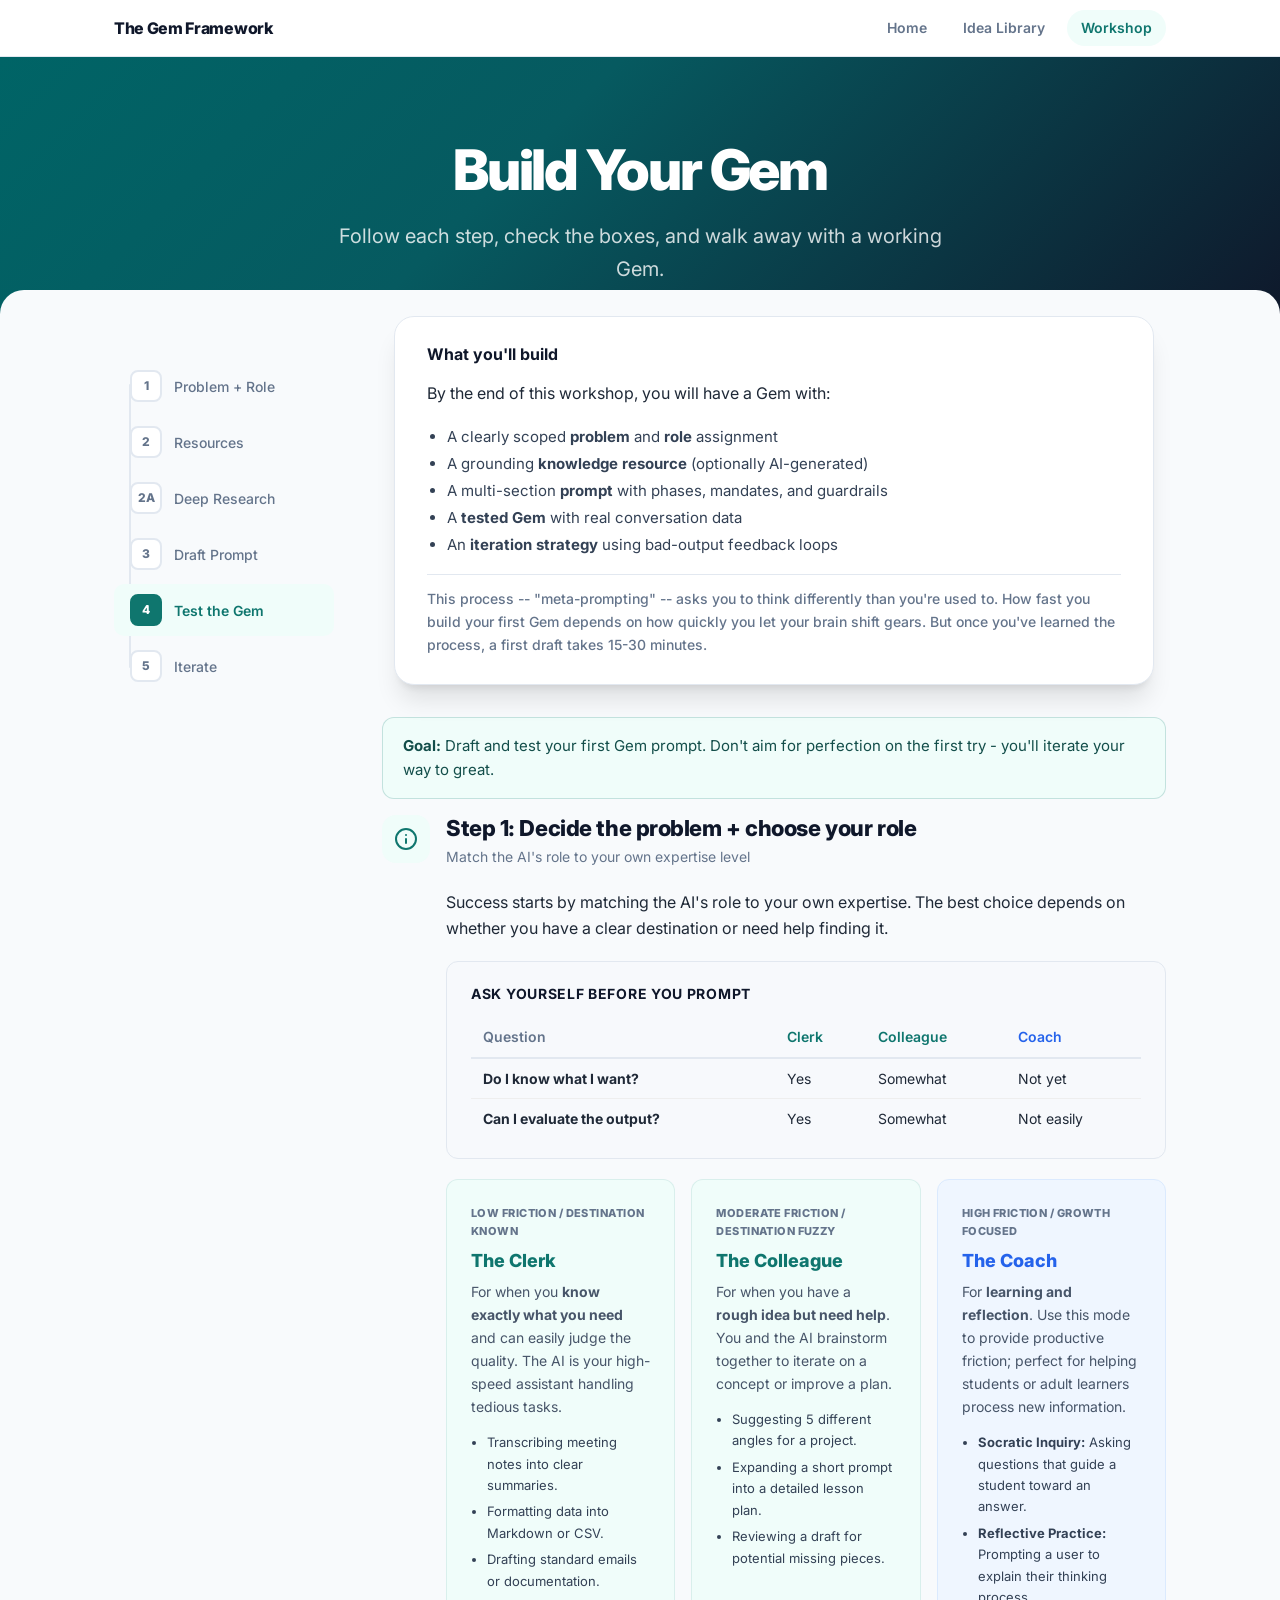
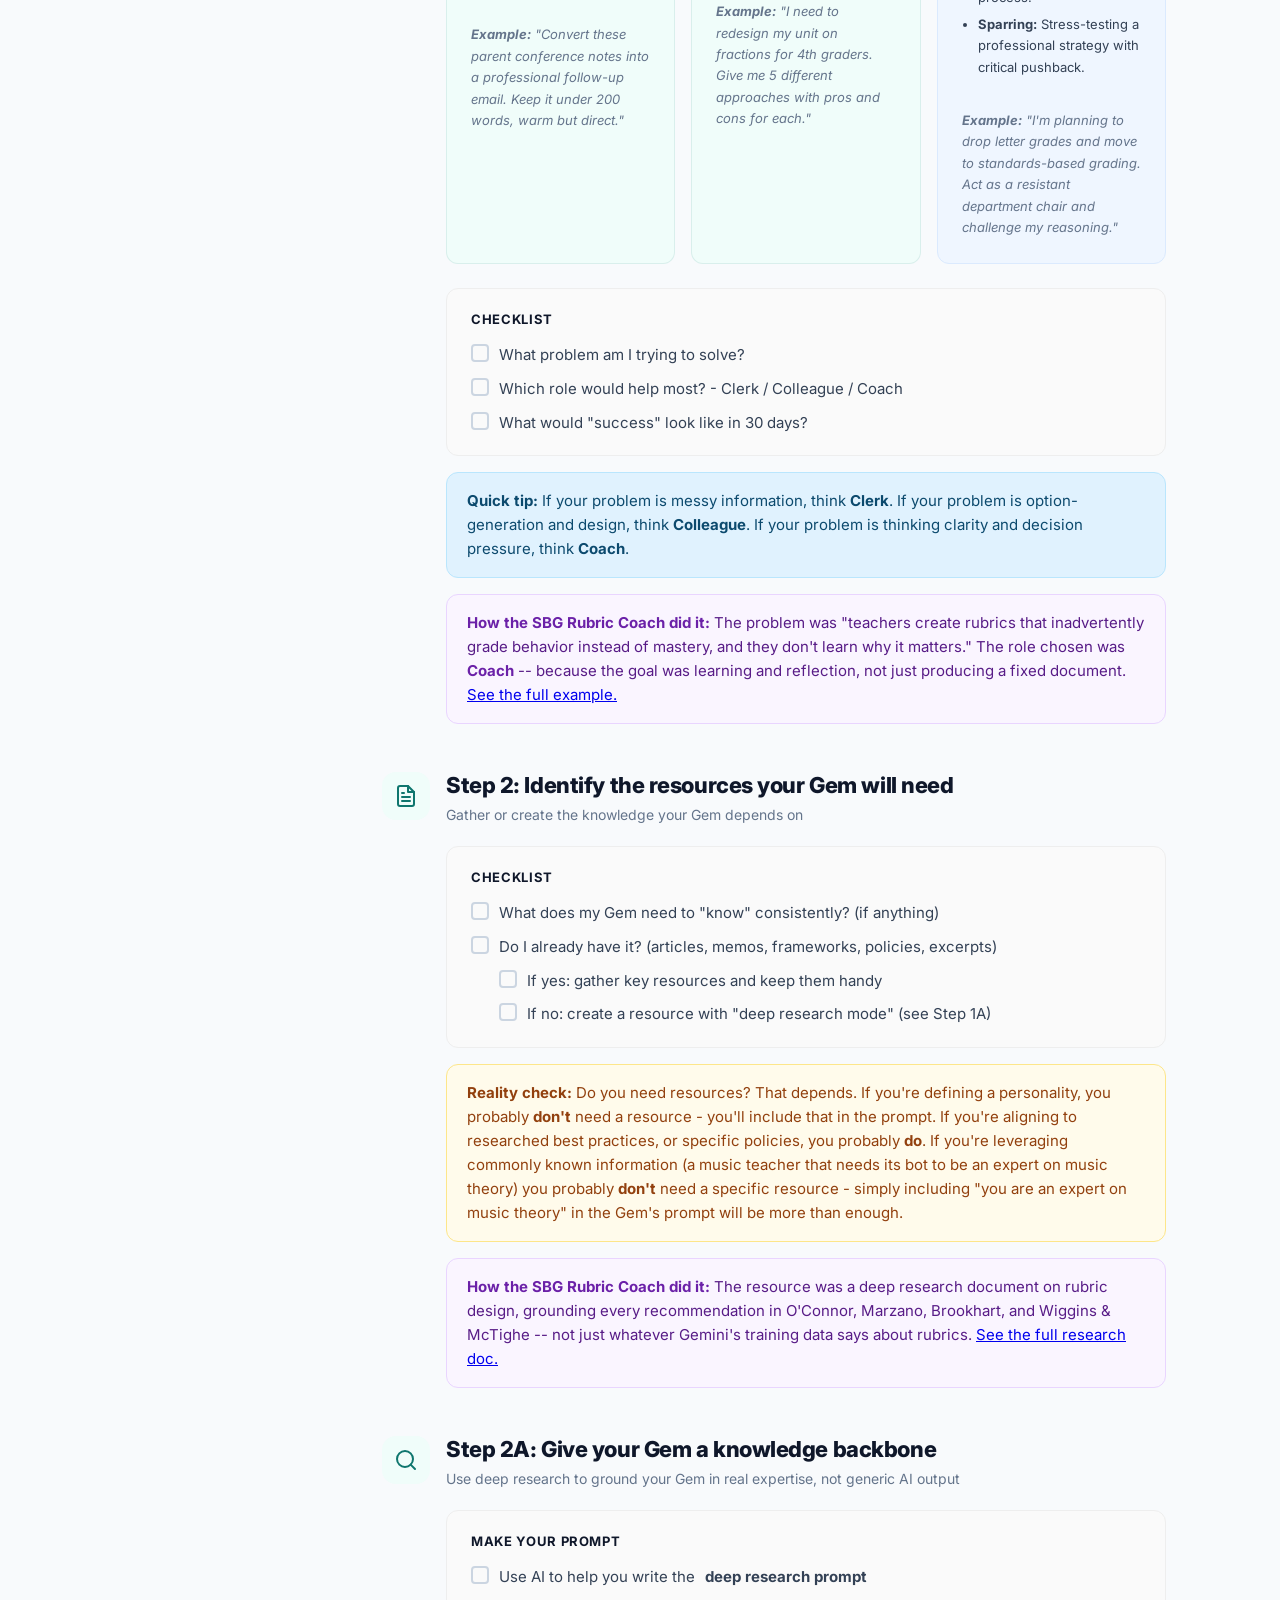
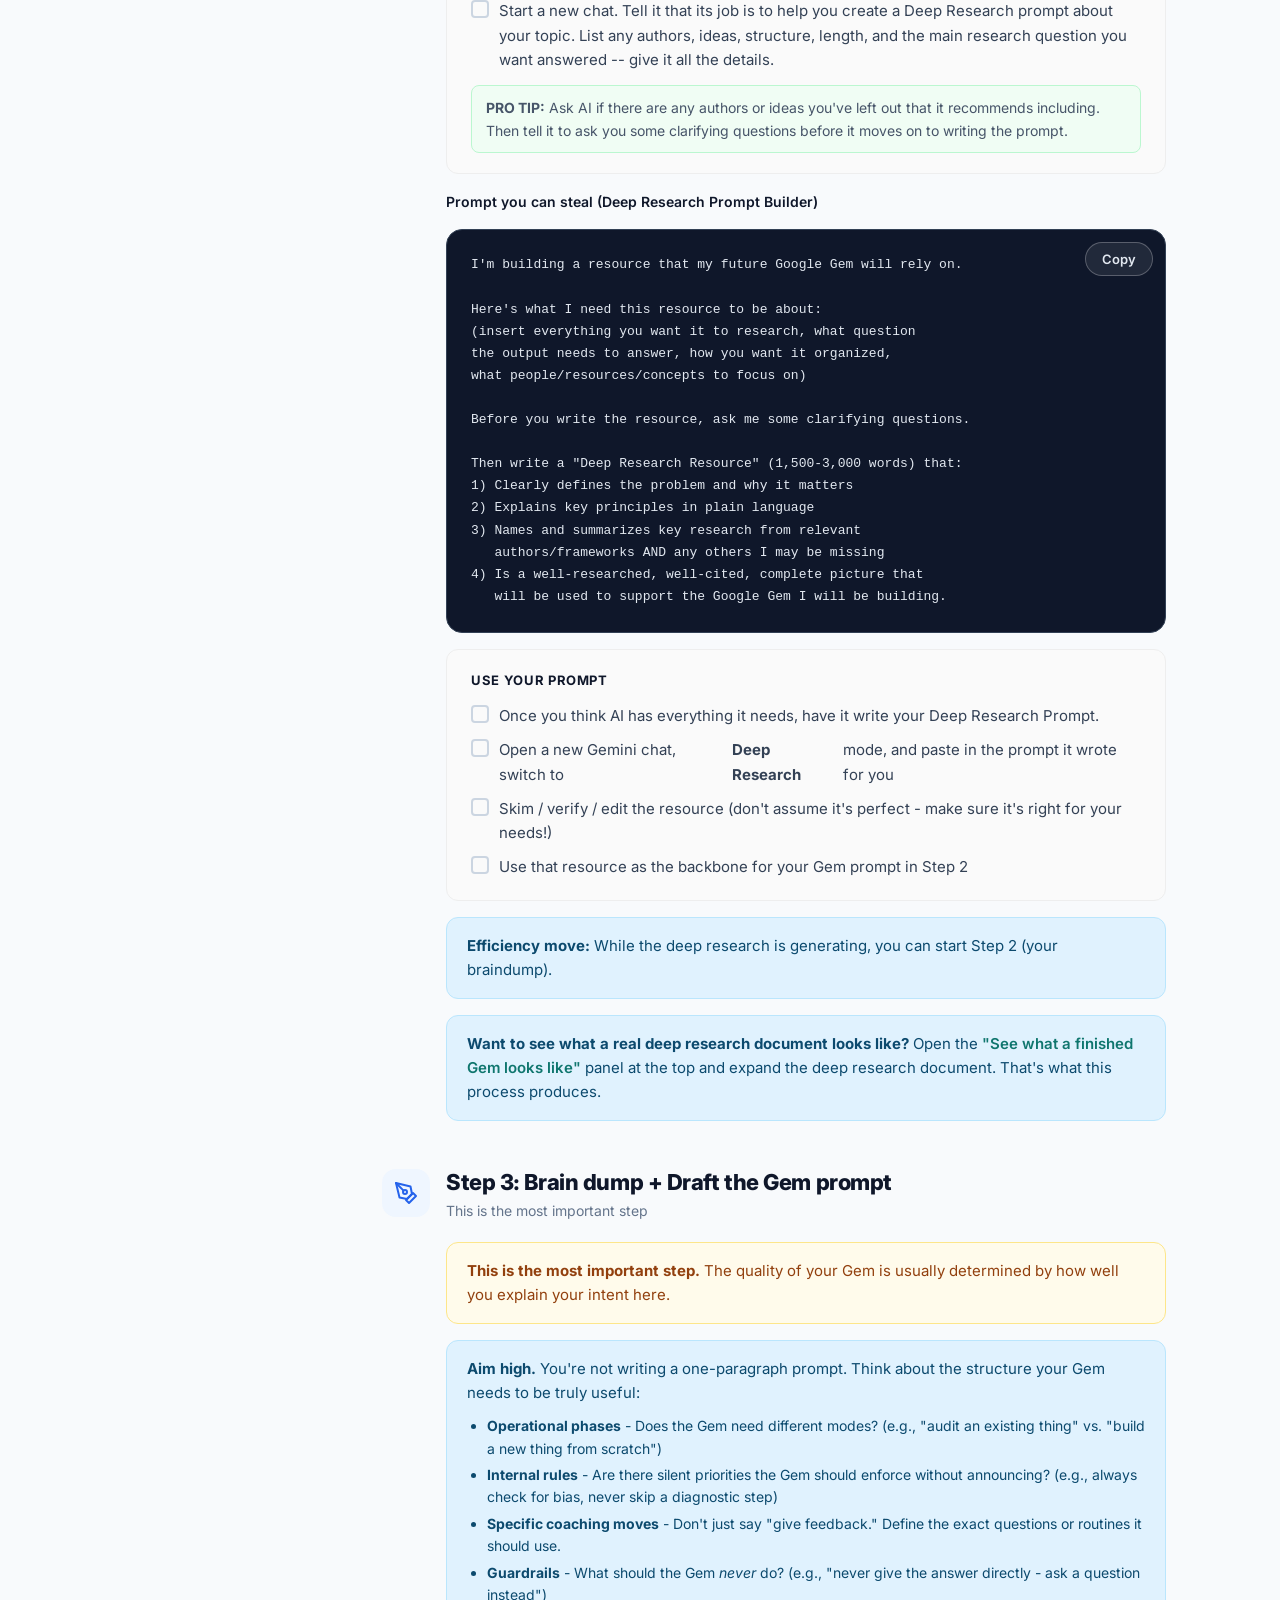
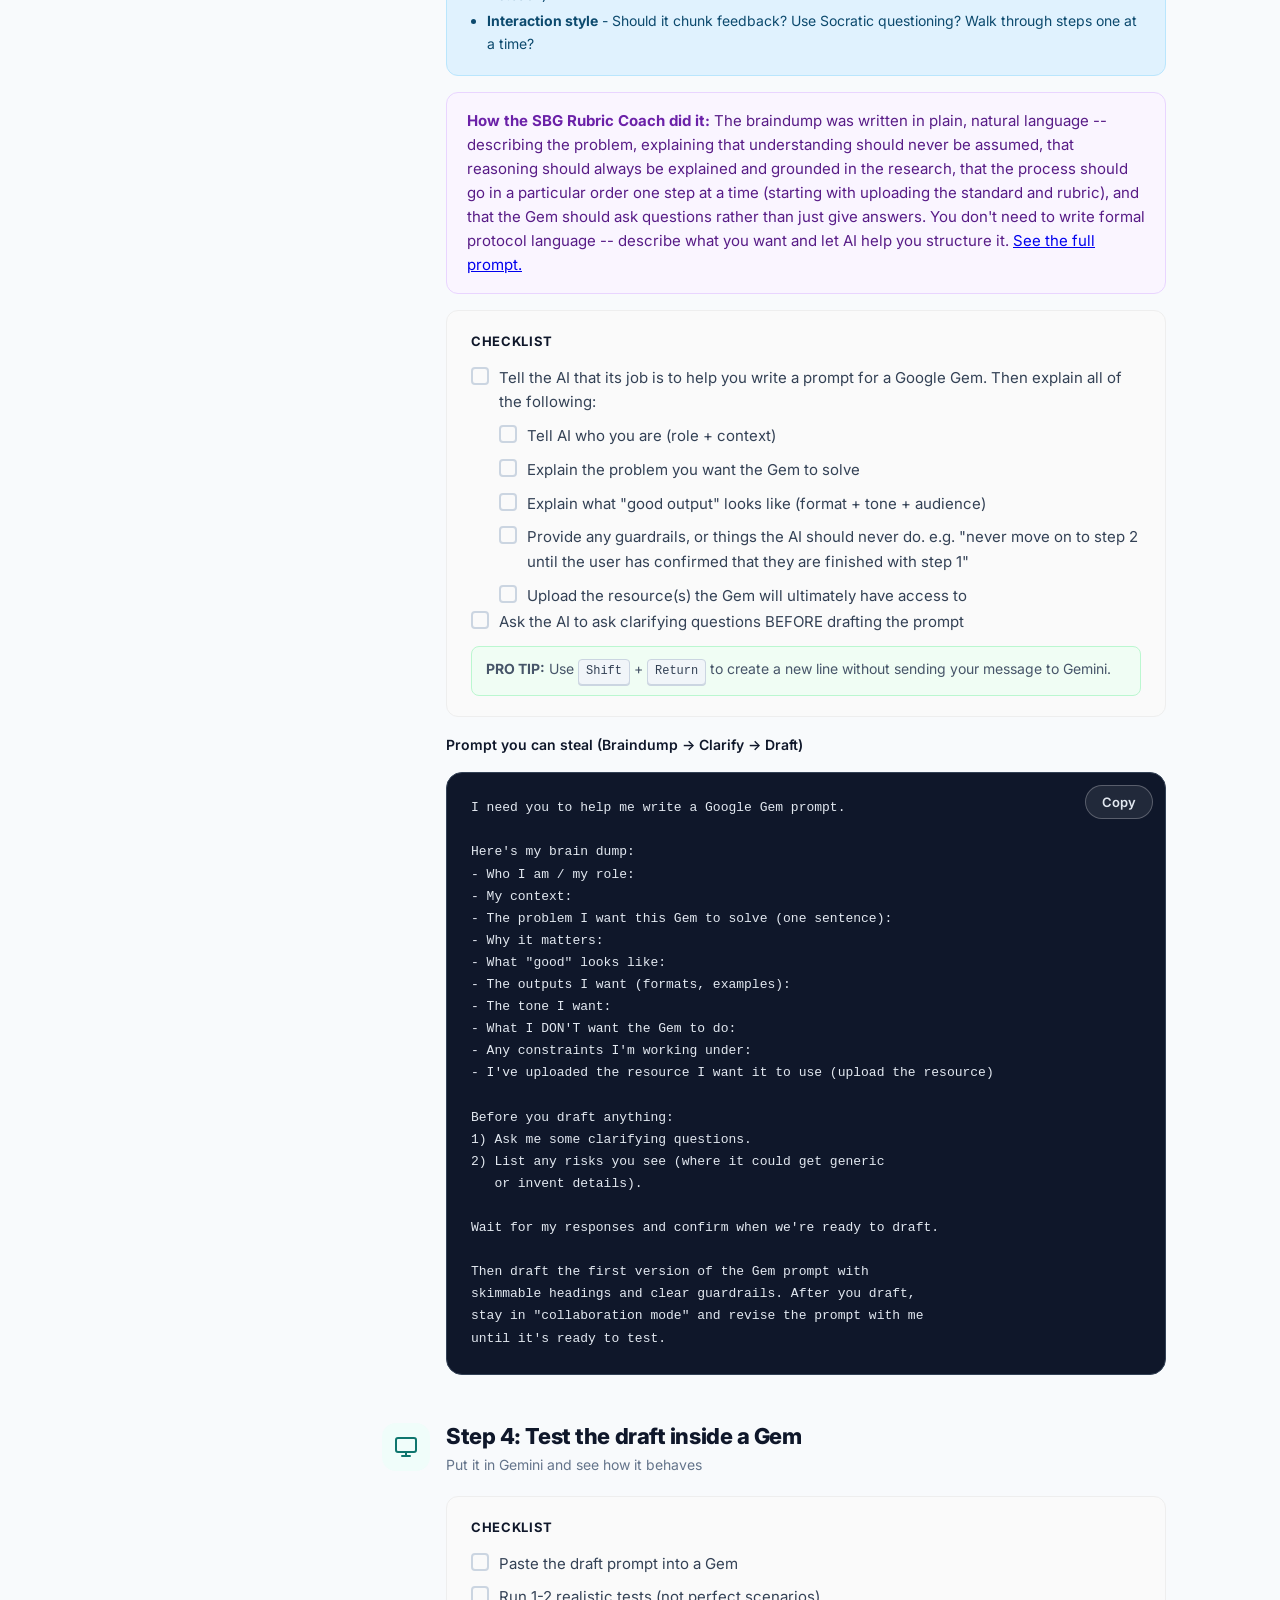
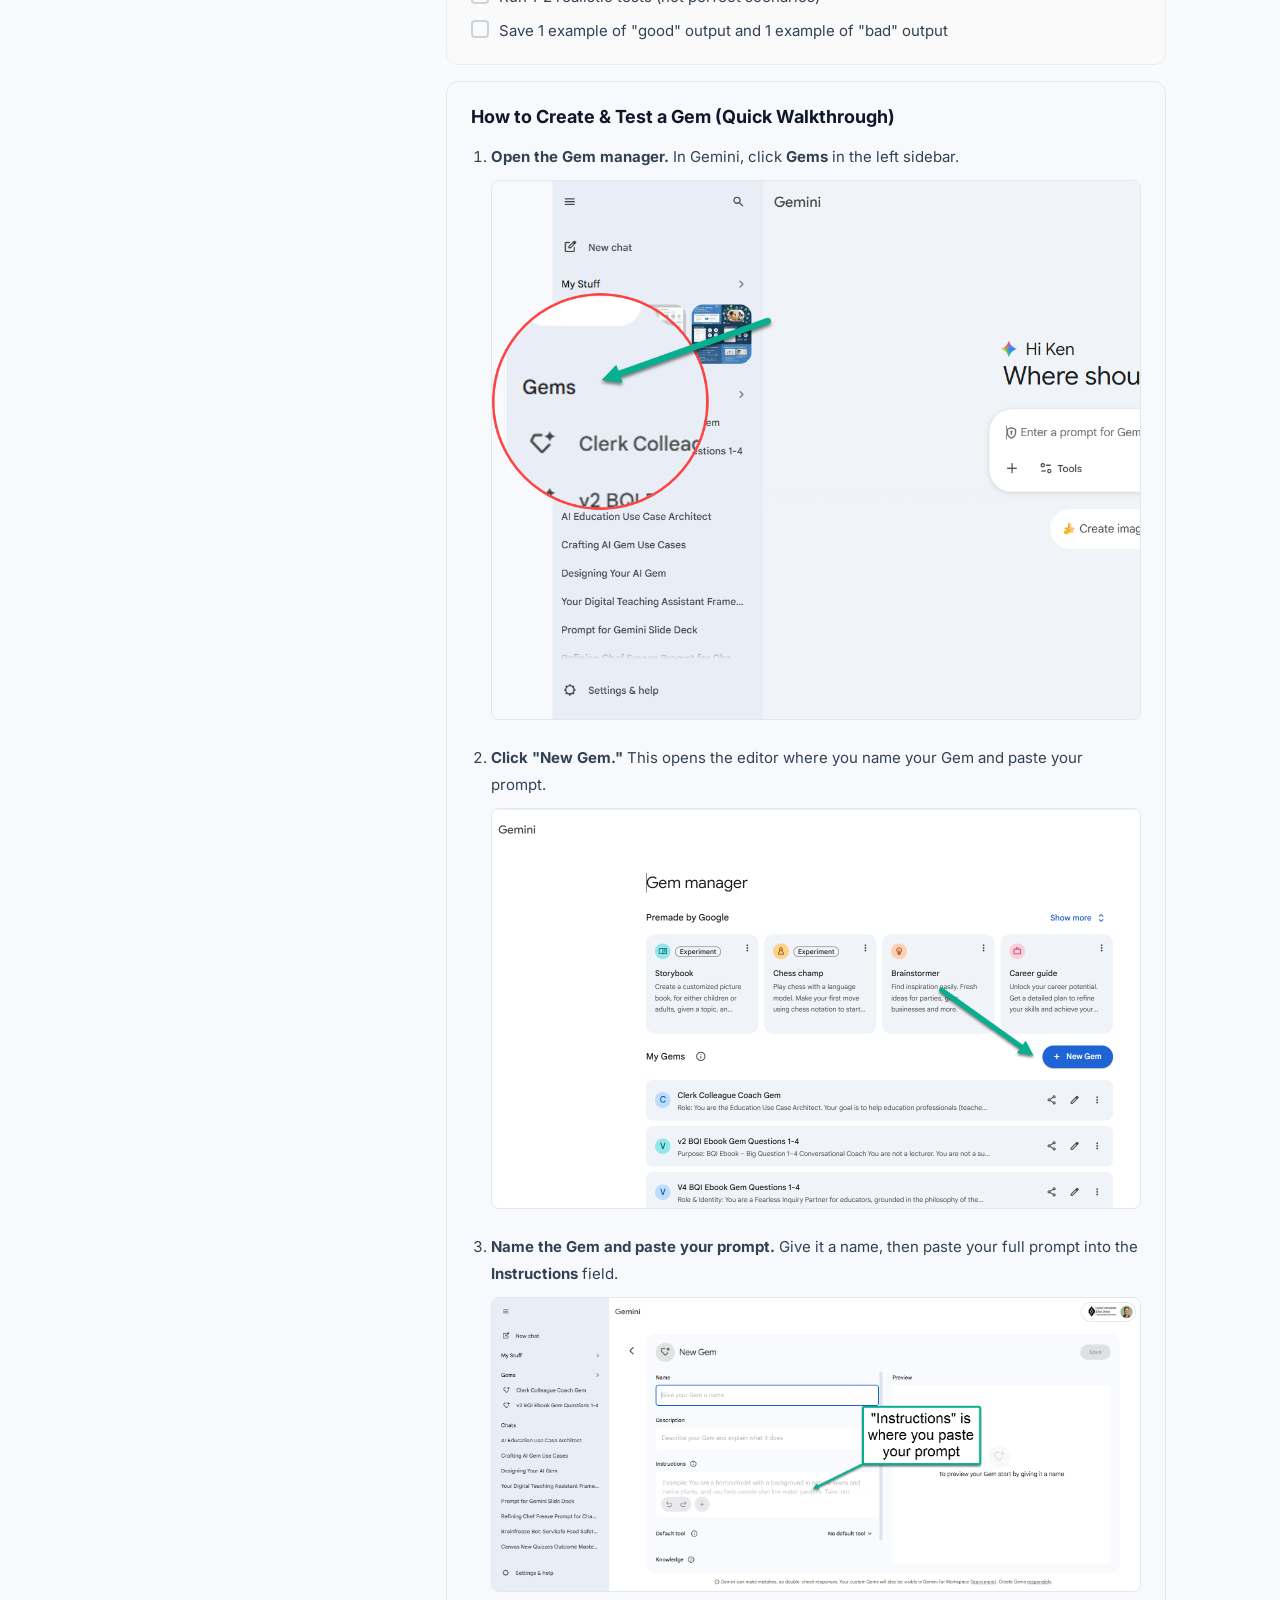
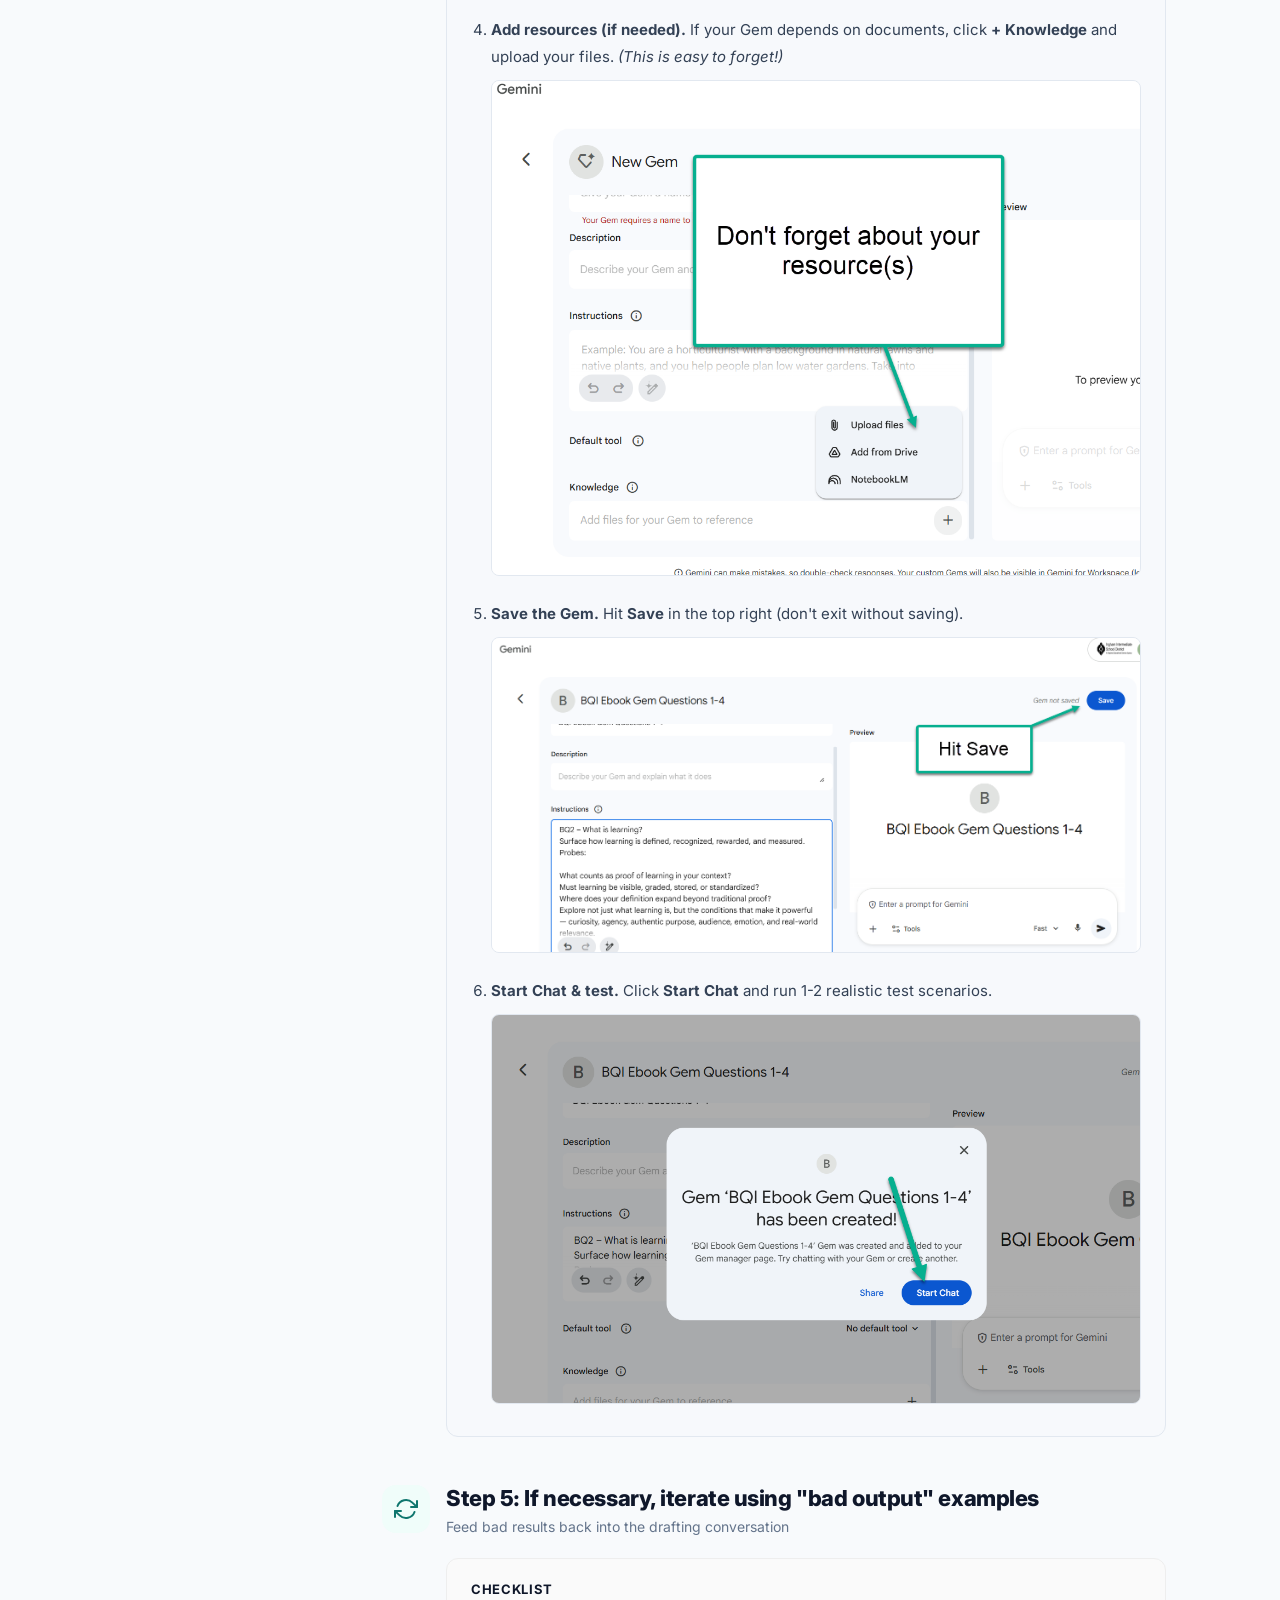
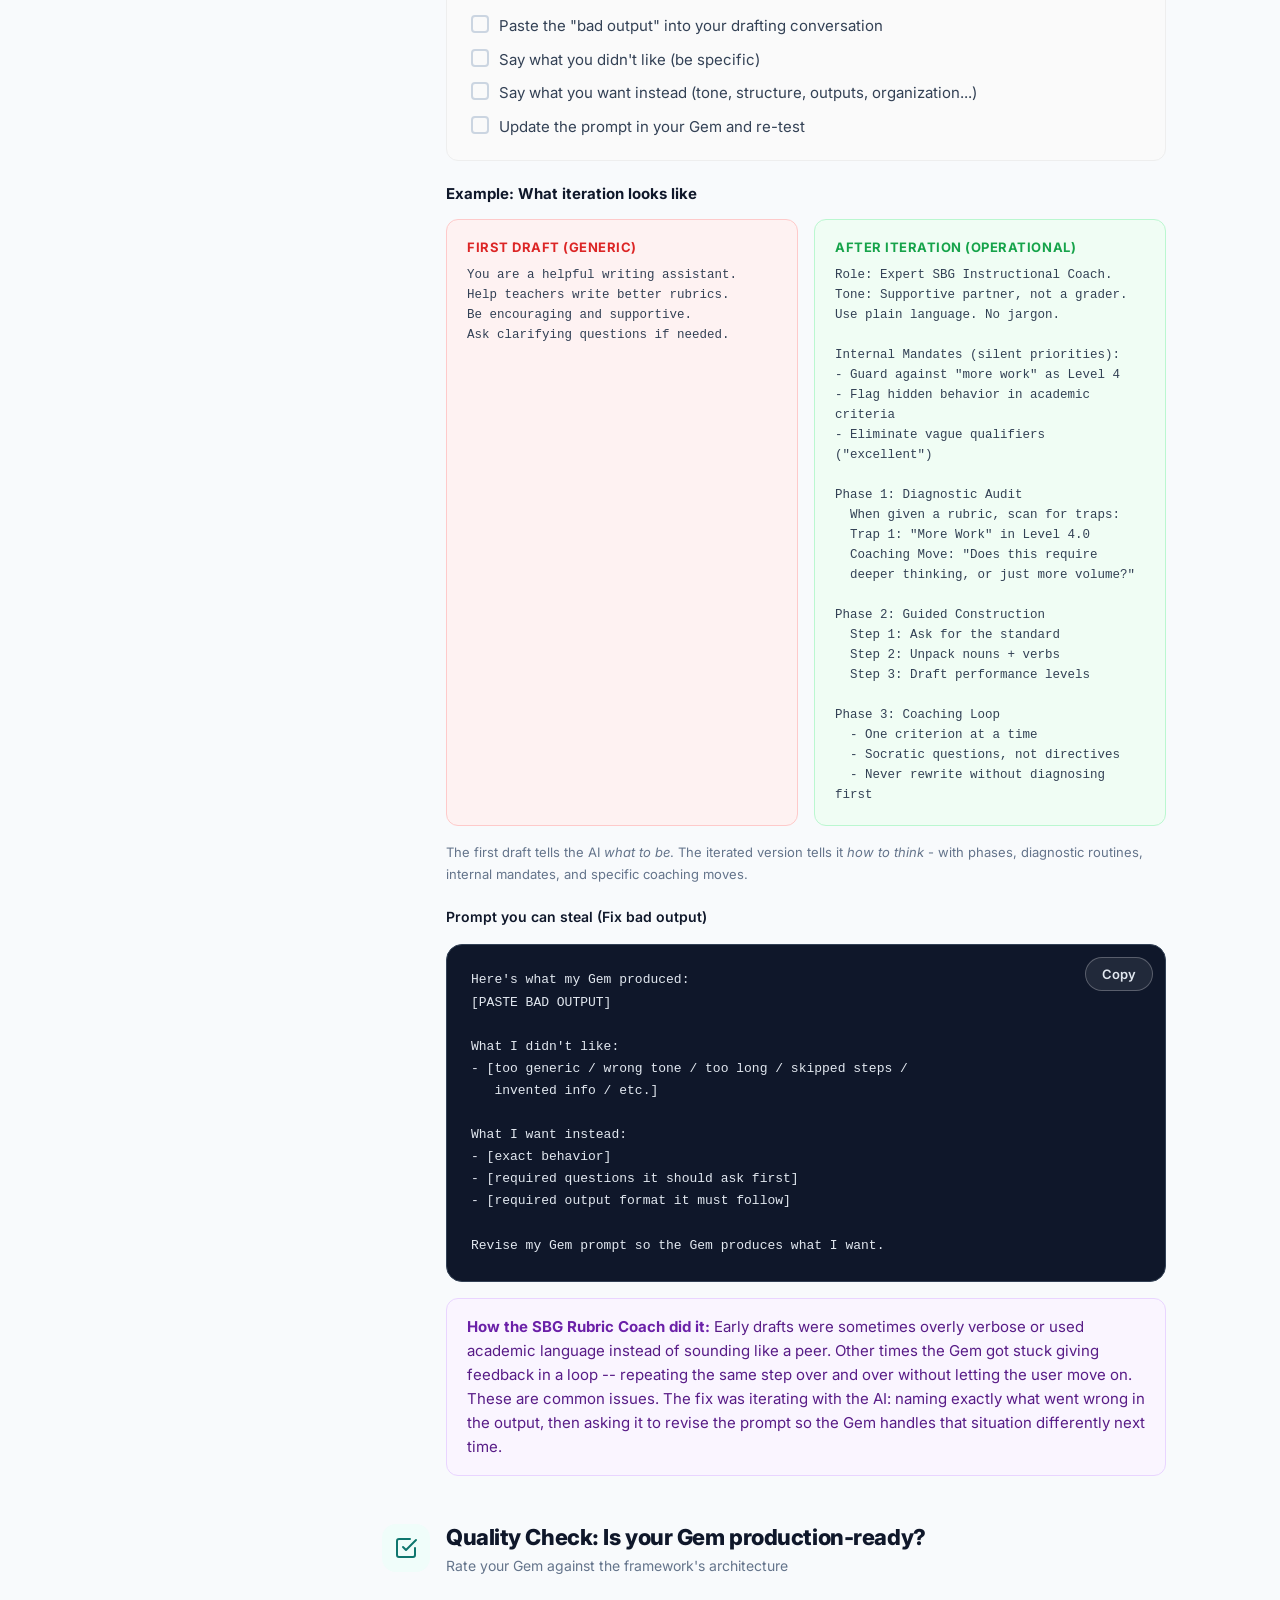
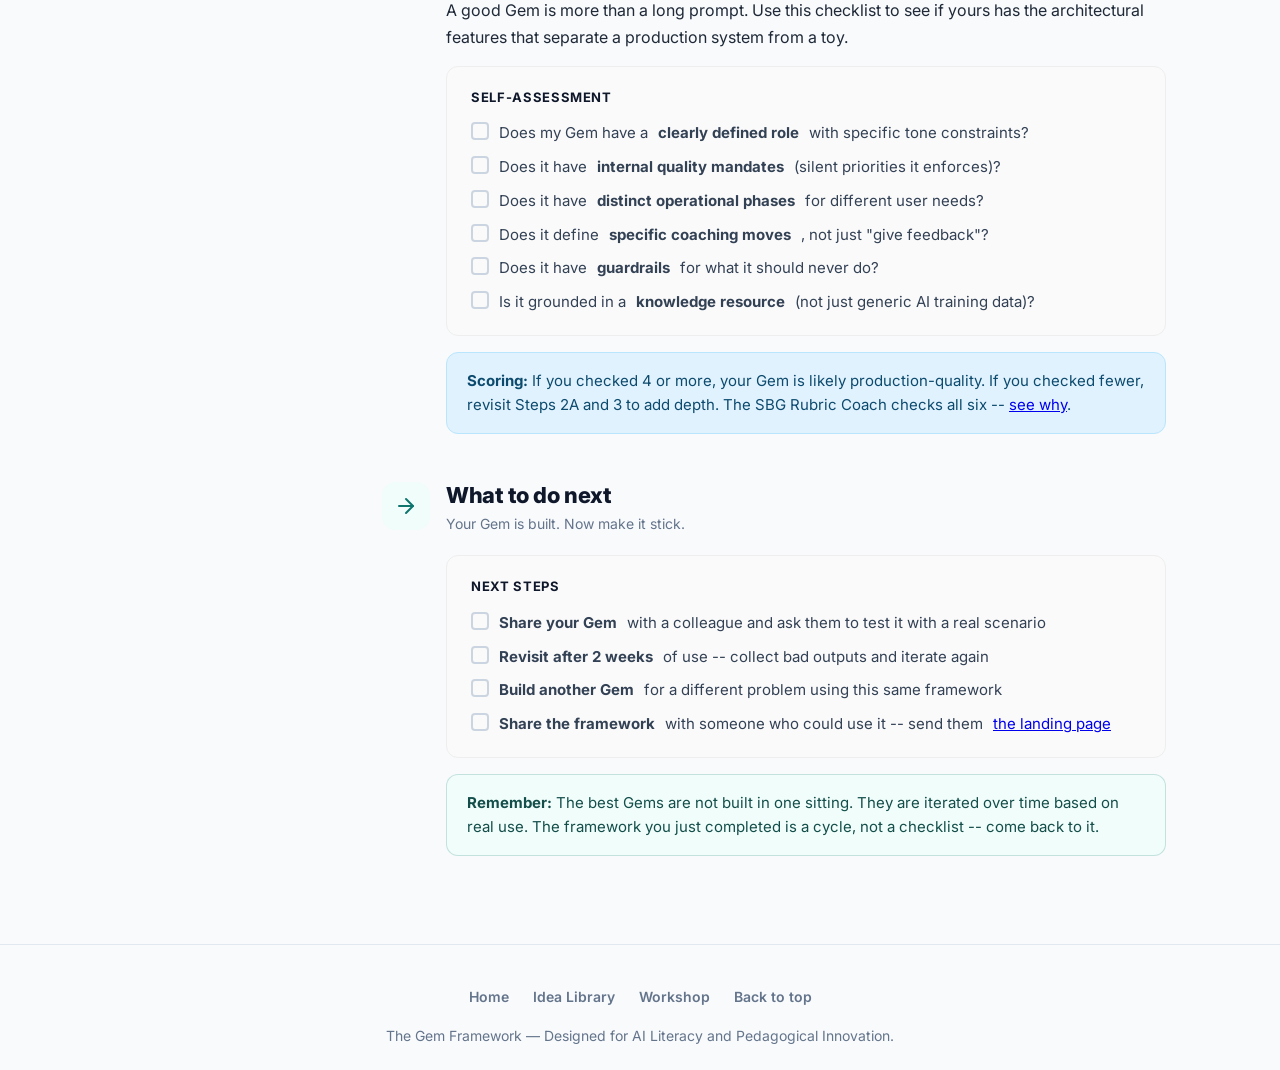
==== commit b350c3bb: "Clean up misformatted Canvas callout badges in checklist items Co-Authored-By: Claude Opus 4.6 <nore" ====
--- a/framework.html
+++ b/framework.html
@@ -243,8 +243,8 @@
           <div class="checklist">
             <div class="checklist-title">Make your Prompt</div>
             <div class="checklist-item"><span class="check-box" role="checkbox" aria-checked="false" tabindex="0" data-id="s2a-1"></span> Use AI to help you write the <strong>deep research prompt</strong></div>
-            <div class="checklist-item"><span class="check-box" role="checkbox" aria-checked="false" tabindex="0" data-id="s2a-2"></span> Start with a new chat. Tell it that its job is to help you create a new Deep Research prompt about your topic. List any authors, ideas, structure, length, the main research question you want answered - give it all the details, <strong>and ask it if there are any things or authors' ideas you've left out that it recommends including.</strong></div>
-            <div class="pro-tip"><strong>PRO TIP:</strong> Tell it to ask you some clarifying questions before it moves on to writing the Deep Research Prompt.</div>
+            <div class="checklist-item"><span class="check-box" role="checkbox" aria-checked="false" tabindex="0" data-id="s2a-2"></span> Start a new chat. Tell it that its job is to help you create a Deep Research prompt about your topic. List any authors, ideas, structure, length, and the main research question you want answered -- give it all the details.</div>
+            <div class="pro-tip"><strong>PRO TIP:</strong> Ask AI if there are any authors or ideas you've left out that it recommends including. Then tell it to ask you some clarifying questions before it moves on to writing the prompt.</div>
           </div>
 
           <div class="prompt-label">Prompt you can steal (Deep Research Prompt Builder)</div>
@@ -273,7 +273,7 @@
           <div class="checklist" style="margin-top: 16px;">
             <div class="checklist-title">Use your Prompt</div>
             <div class="checklist-item"><span class="check-box" role="checkbox" aria-checked="false" tabindex="0" data-id="s2a-3"></span> Once you think AI has everything it needs, have it write your Deep Research Prompt.</div>
-            <div class="checklist-item"><span class="check-box" role="checkbox" aria-checked="false" tabindex="0" data-id="s2a-4"></span> Toggle Gemini into <strong>Deep Research Mode</strong>. Paste in the prompt Gemini gave you to generate your new resource.</div>
+            <div class="checklist-item"><span class="check-box" role="checkbox" aria-checked="false" tabindex="0" data-id="s2a-4"></span> Open a new Gemini chat, switch to <strong>Deep Research</strong> mode, and paste in the prompt it wrote for you</div>
             <div class="checklist-item"><span class="check-box" role="checkbox" aria-checked="false" tabindex="0" data-id="s2a-5"></span> Skim / verify / edit the resource (don't assume it's perfect - make sure it's right for your needs!)</div>
             <div class="checklist-item"><span class="check-box" role="checkbox" aria-checked="false" tabindex="0" data-id="s2a-6"></span> Use that resource as the backbone for your Gem prompt in Step 2</div>
           </div>
@@ -579,7 +579,7 @@
             <div class="checklist-item"><span class="check-box" role="checkbox" aria-checked="false" tabindex="0" data-id="ns-1"></span> <strong>Share your Gem</strong> with a colleague and ask them to test it with a real scenario</div>
             <div class="checklist-item"><span class="check-box" role="checkbox" aria-checked="false" tabindex="0" data-id="ns-2"></span> <strong>Revisit after 2 weeks</strong> of use -- collect bad outputs and iterate again</div>
             <div class="checklist-item"><span class="check-box" role="checkbox" aria-checked="false" tabindex="0" data-id="ns-3"></span> <strong>Build another Gem</strong> for a different problem using this same framework</div>
-            <div class="checklist-item"><span class="check-box" role="checkbox" aria-checked="false" tabindex="0" data-id="ns-4"></span> <strong>Share the framework</strong> -- send someone to <a href="index.html">the landing page</a> so they can see why this matters</div>
+            <div class="checklist-item"><span class="check-box" role="checkbox" aria-checked="false" tabindex="0" data-id="ns-4"></span> <strong>Share the framework</strong> with someone who could use it -- send them <a href="index.html">the landing page</a></div>
           </div>
           <div class="callout callout-goal">
             <strong>Remember:</strong> The best Gems are not built in one sitting. They are iterated over time based on real use. The framework you just completed is a cycle, not a checklist -- come back to it.
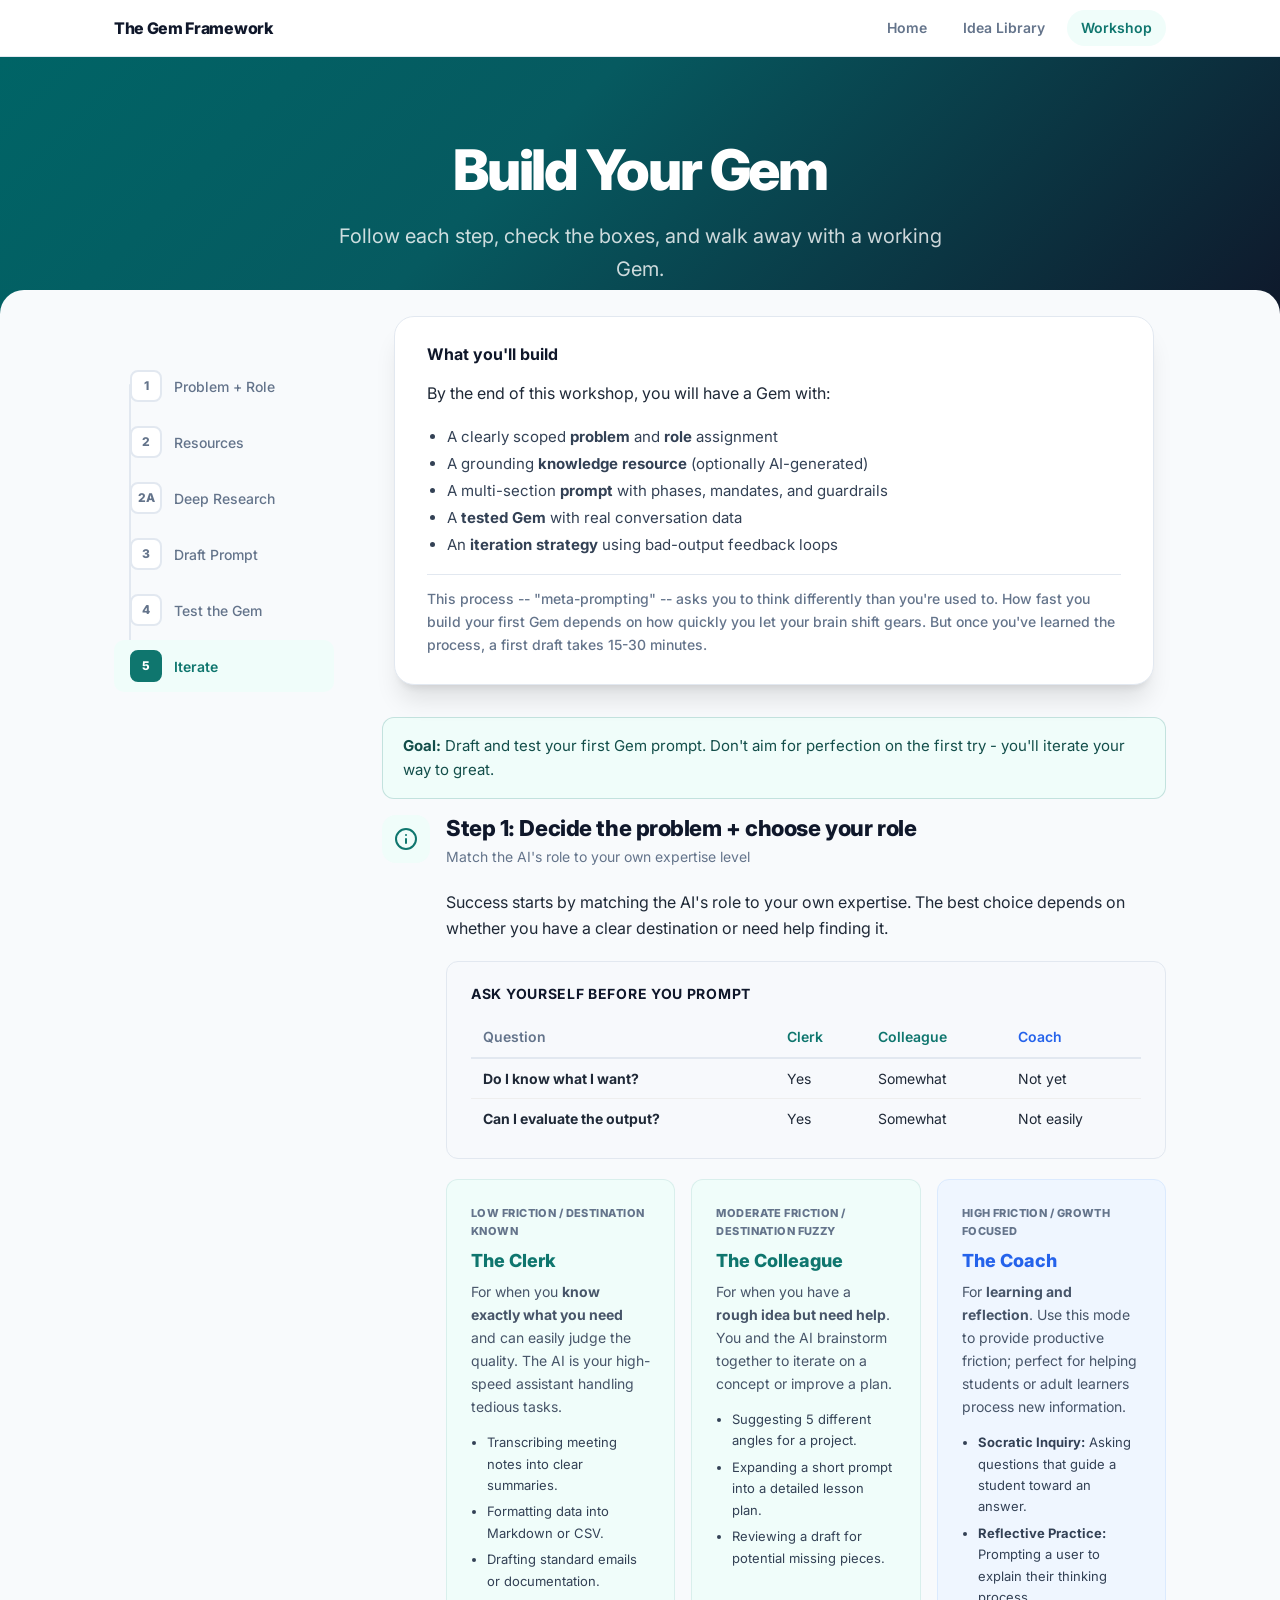
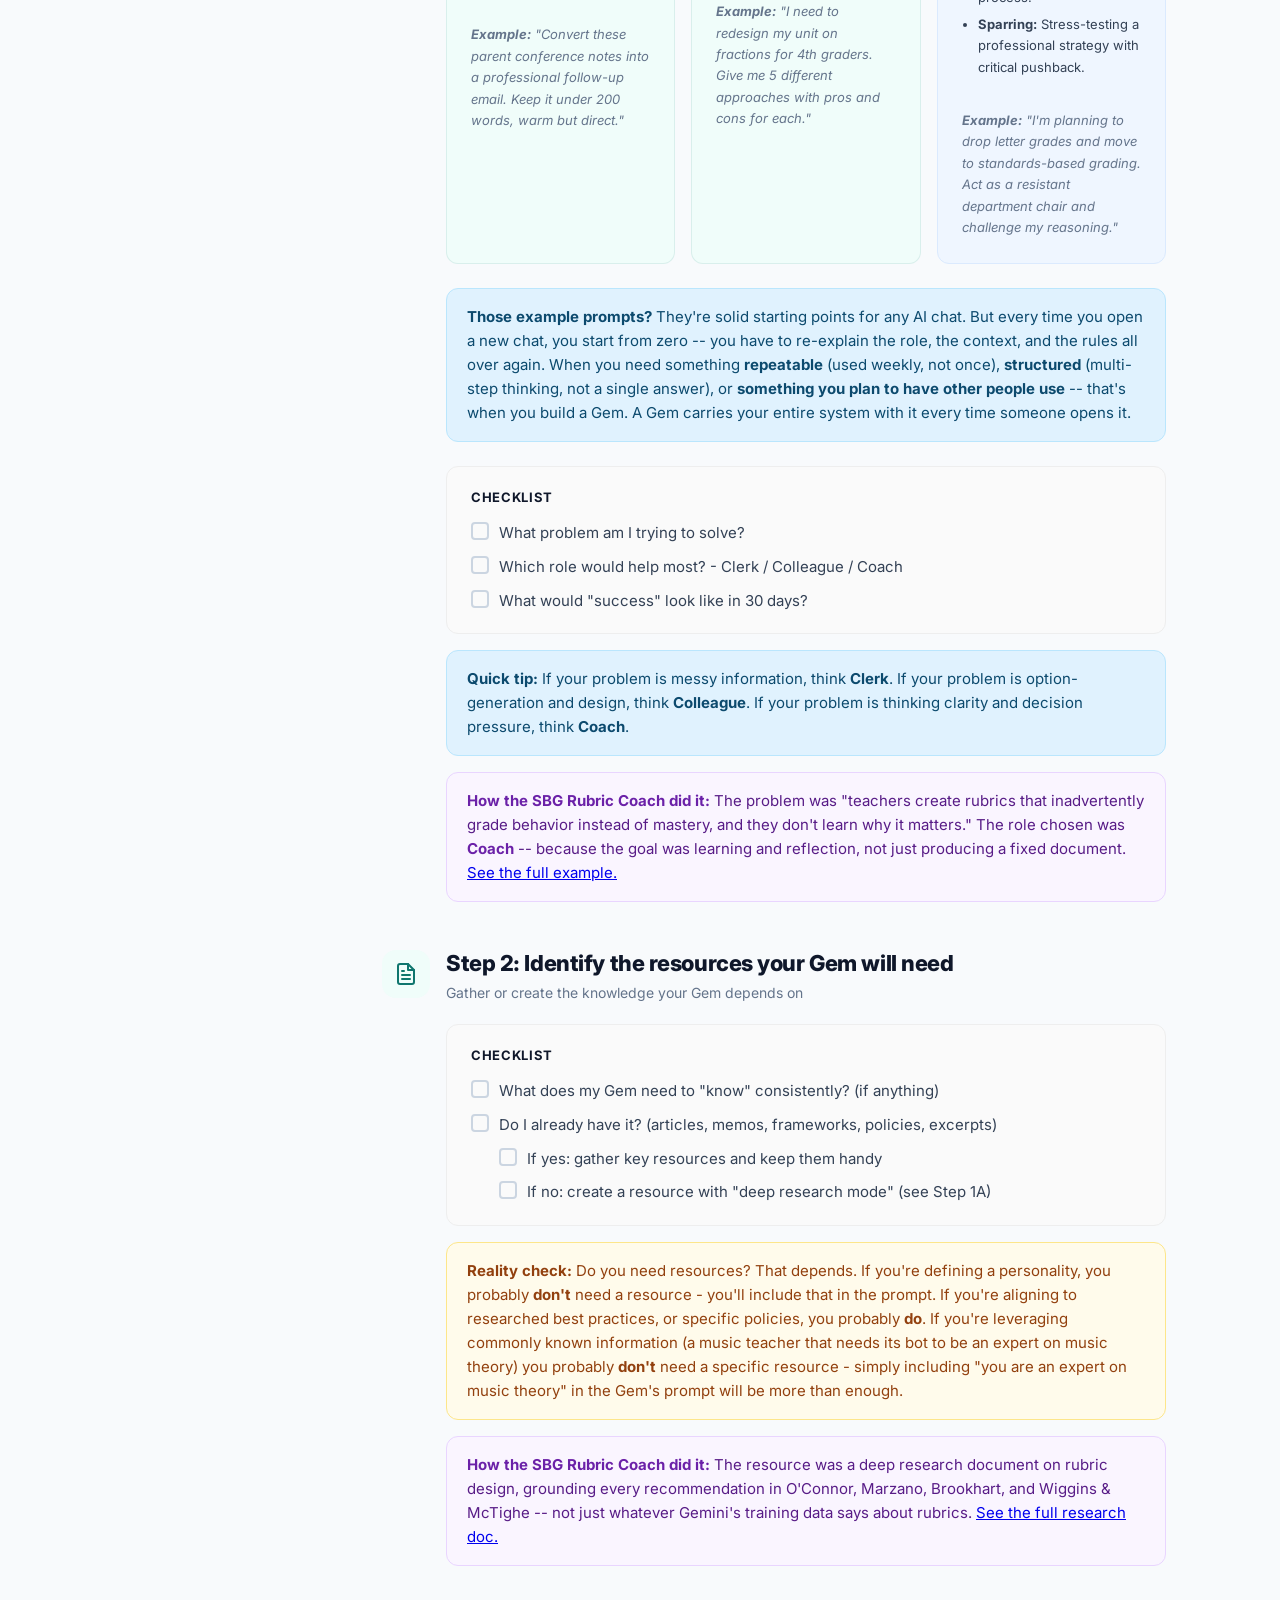
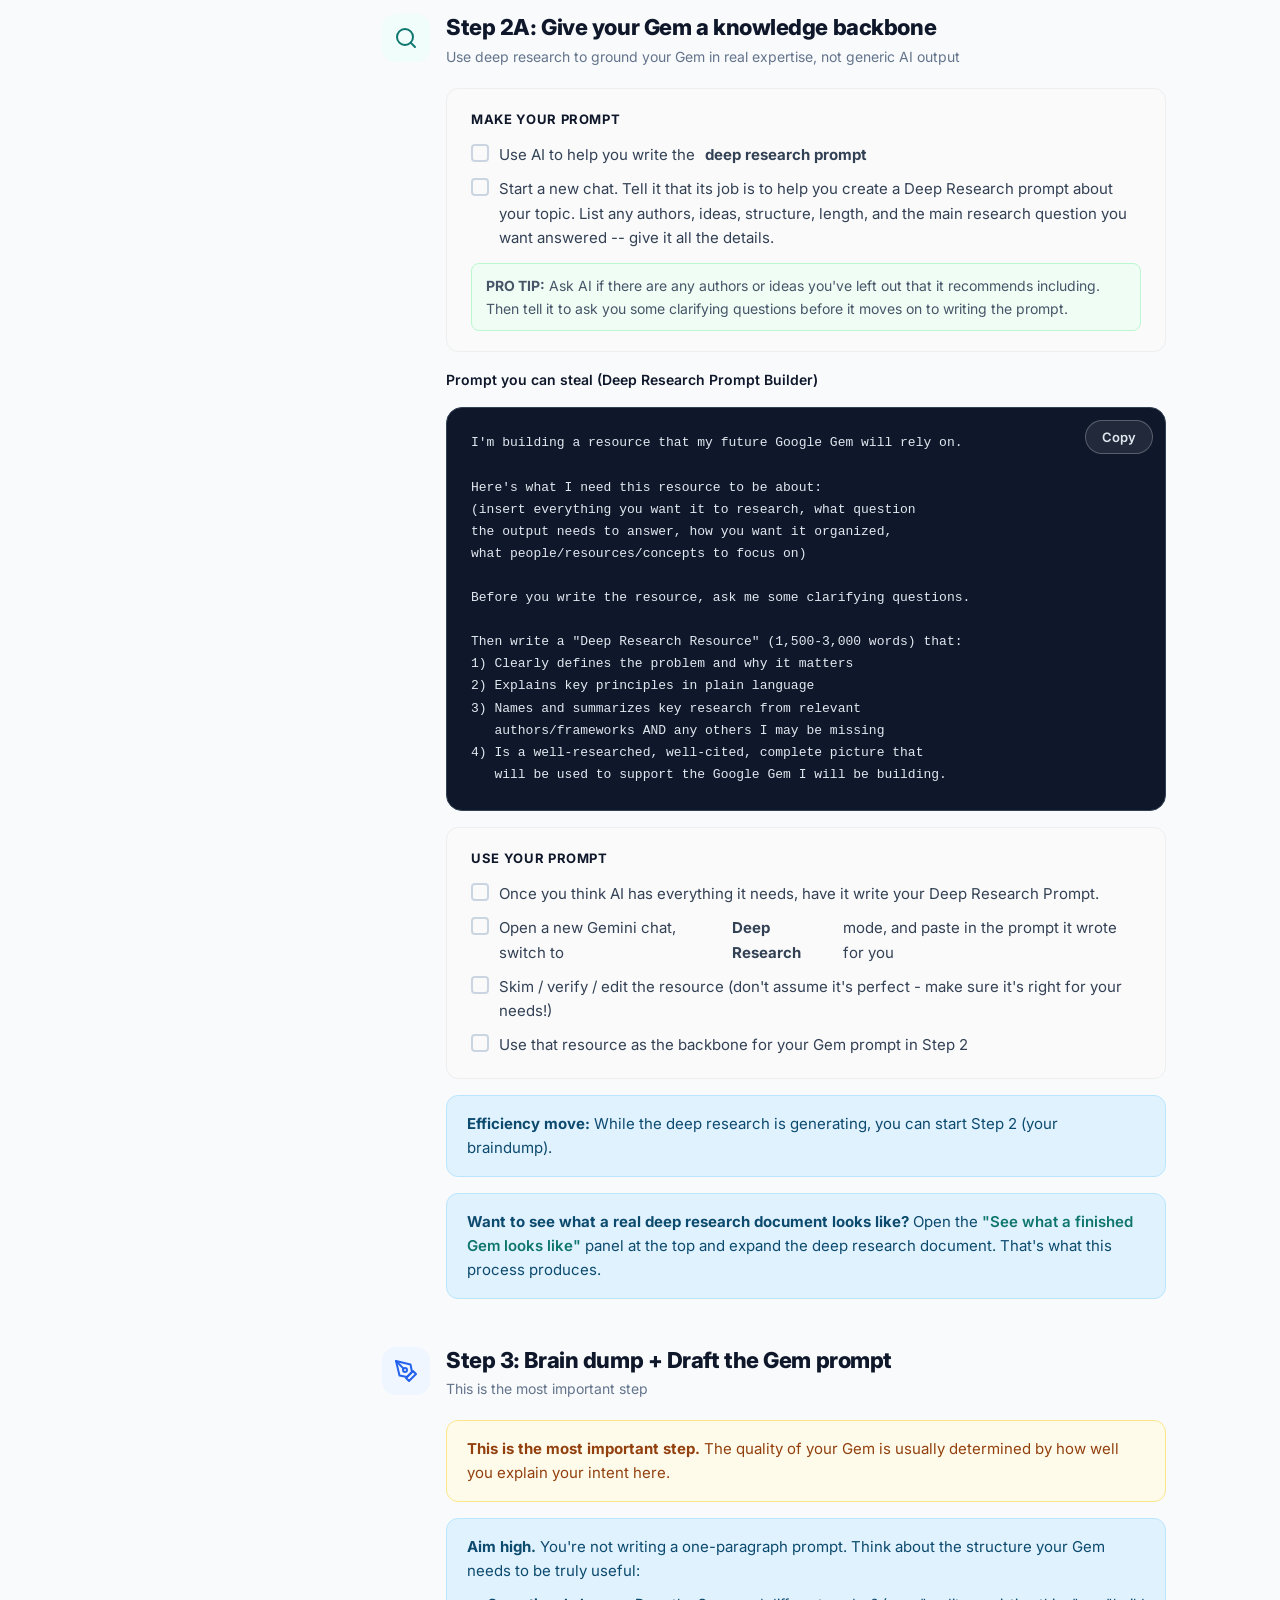
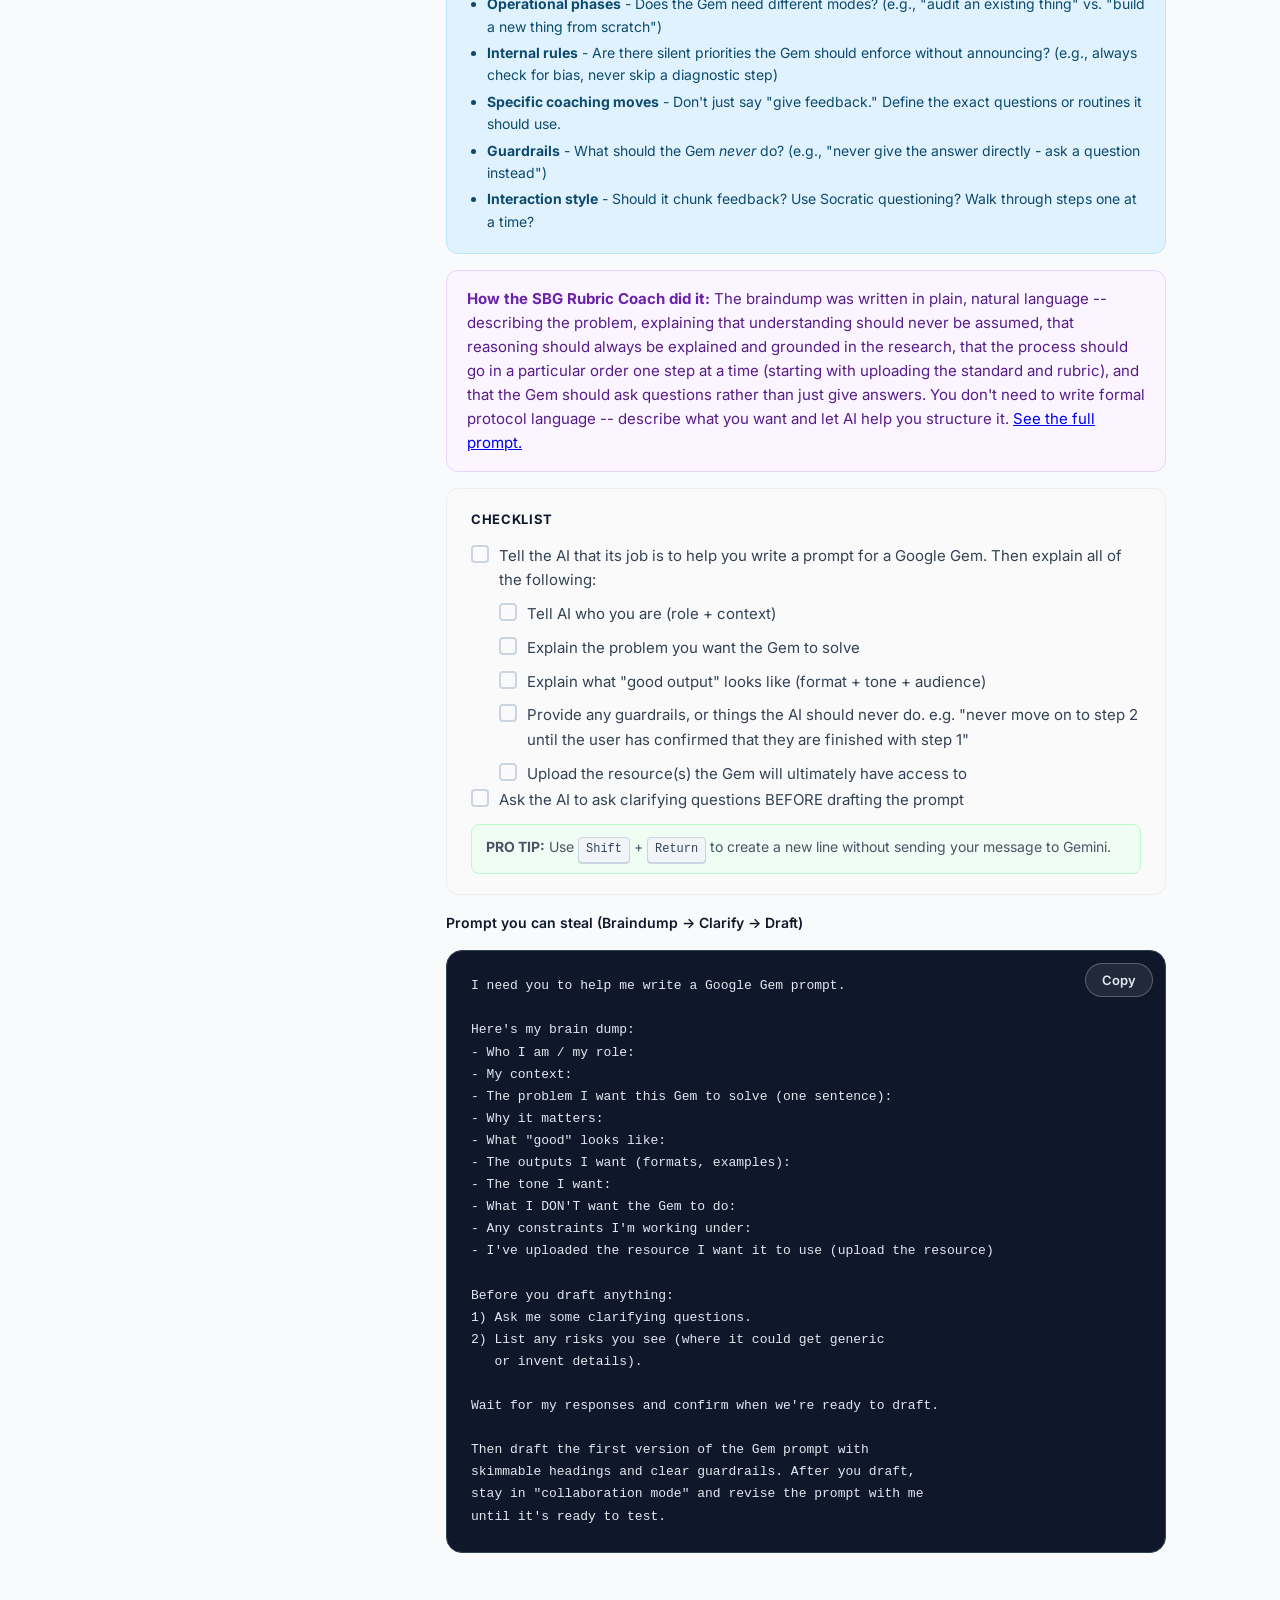
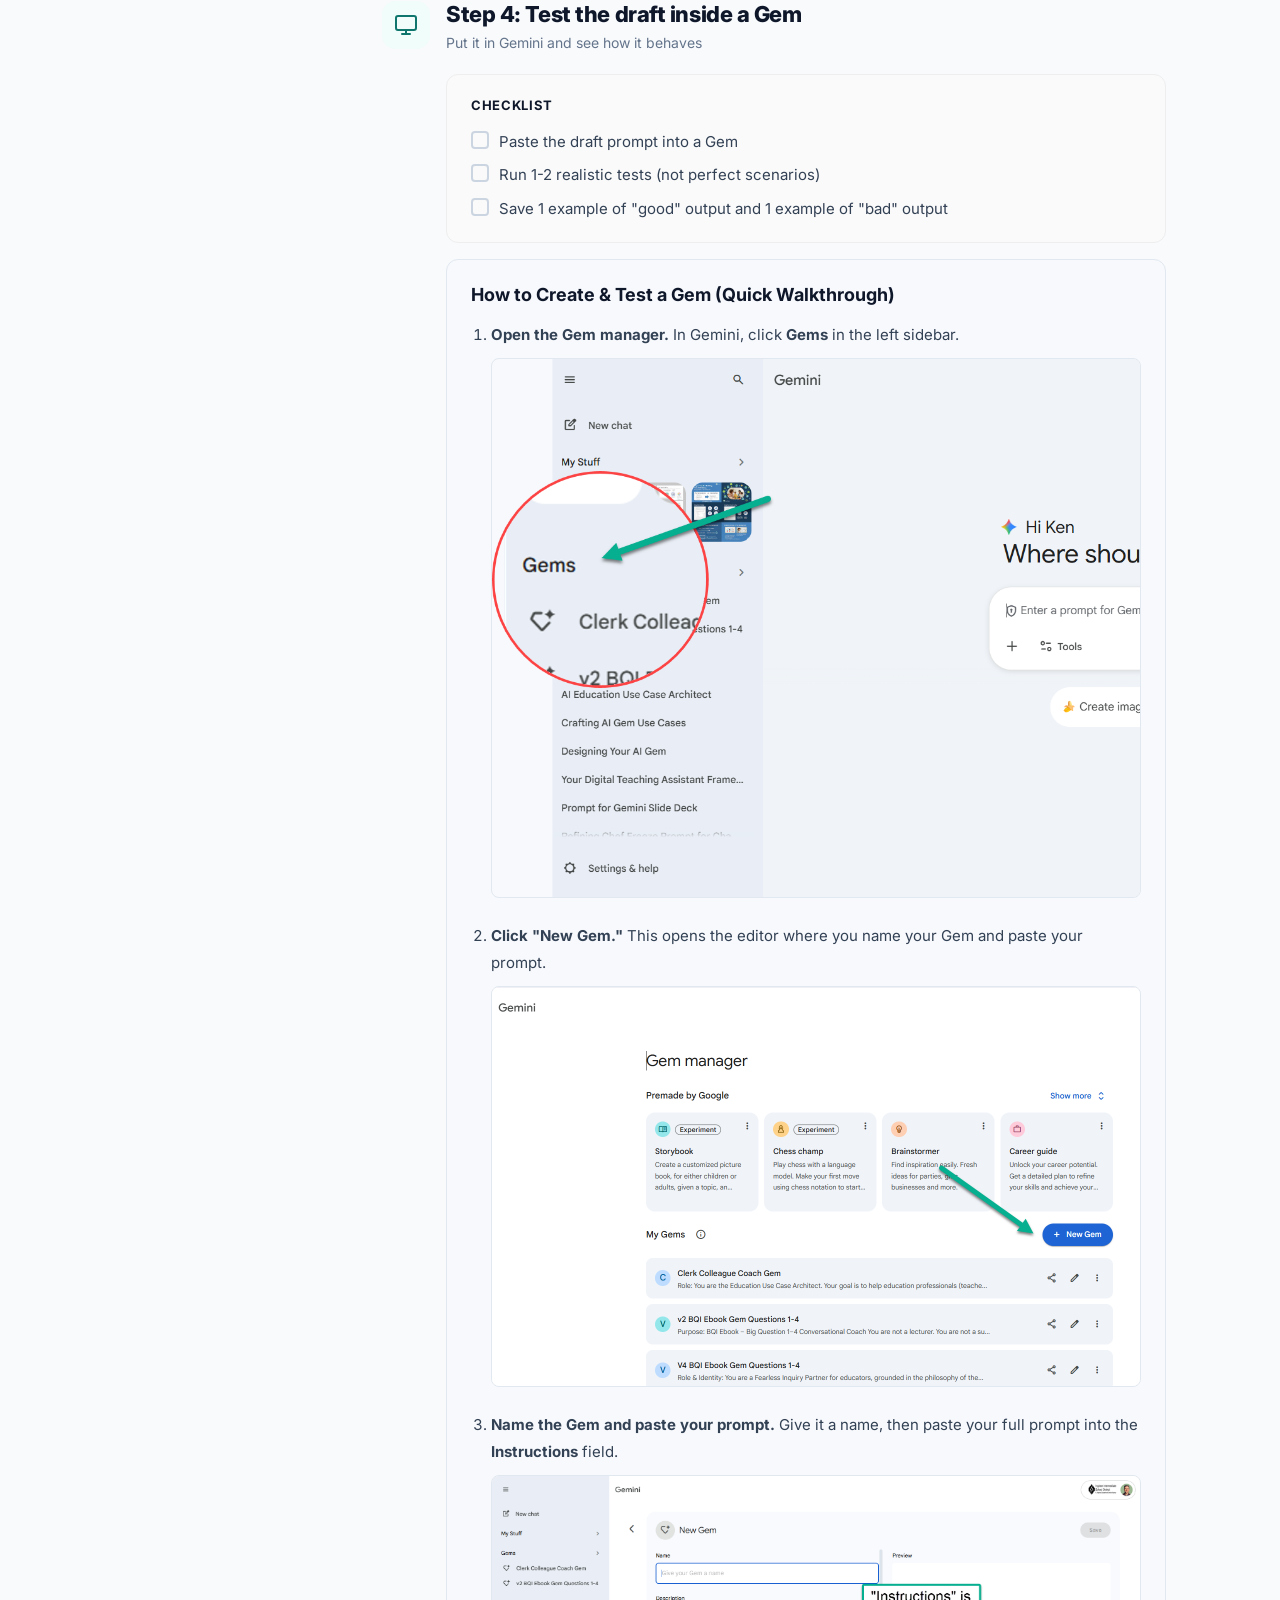
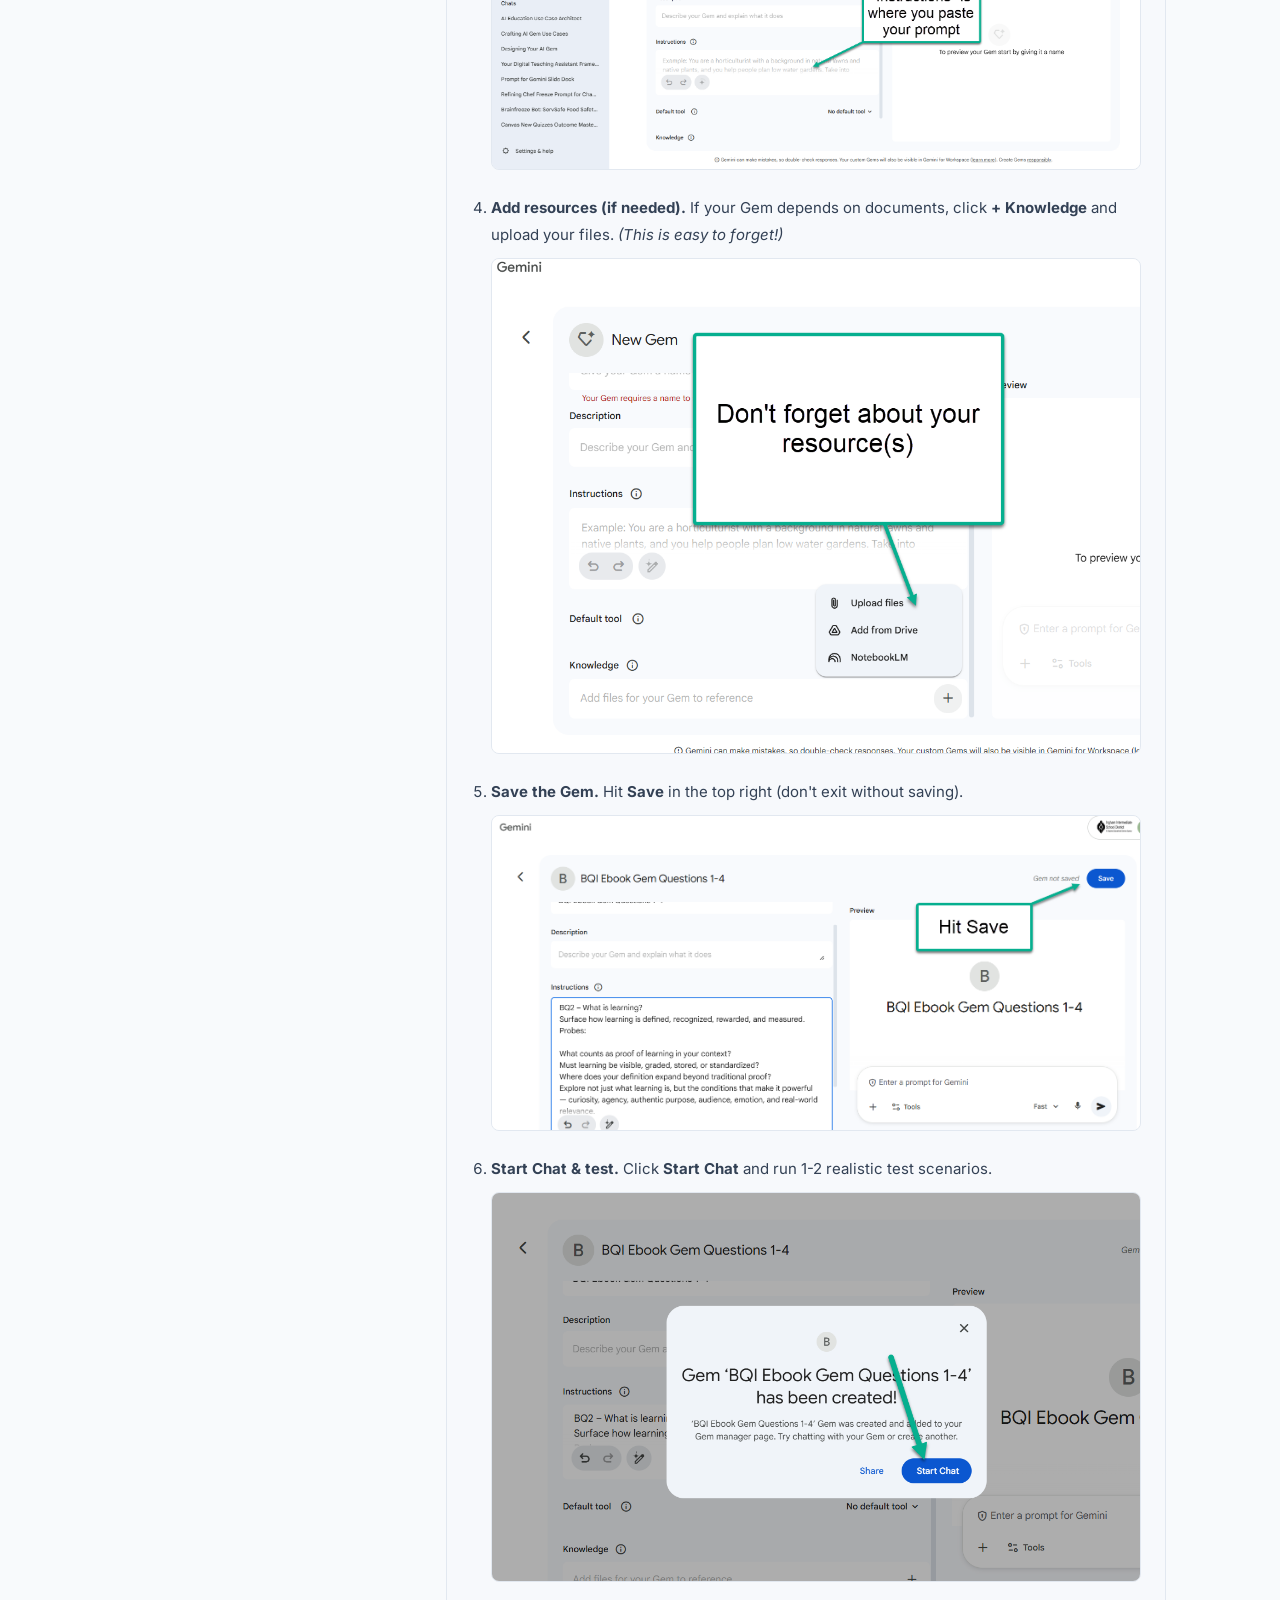
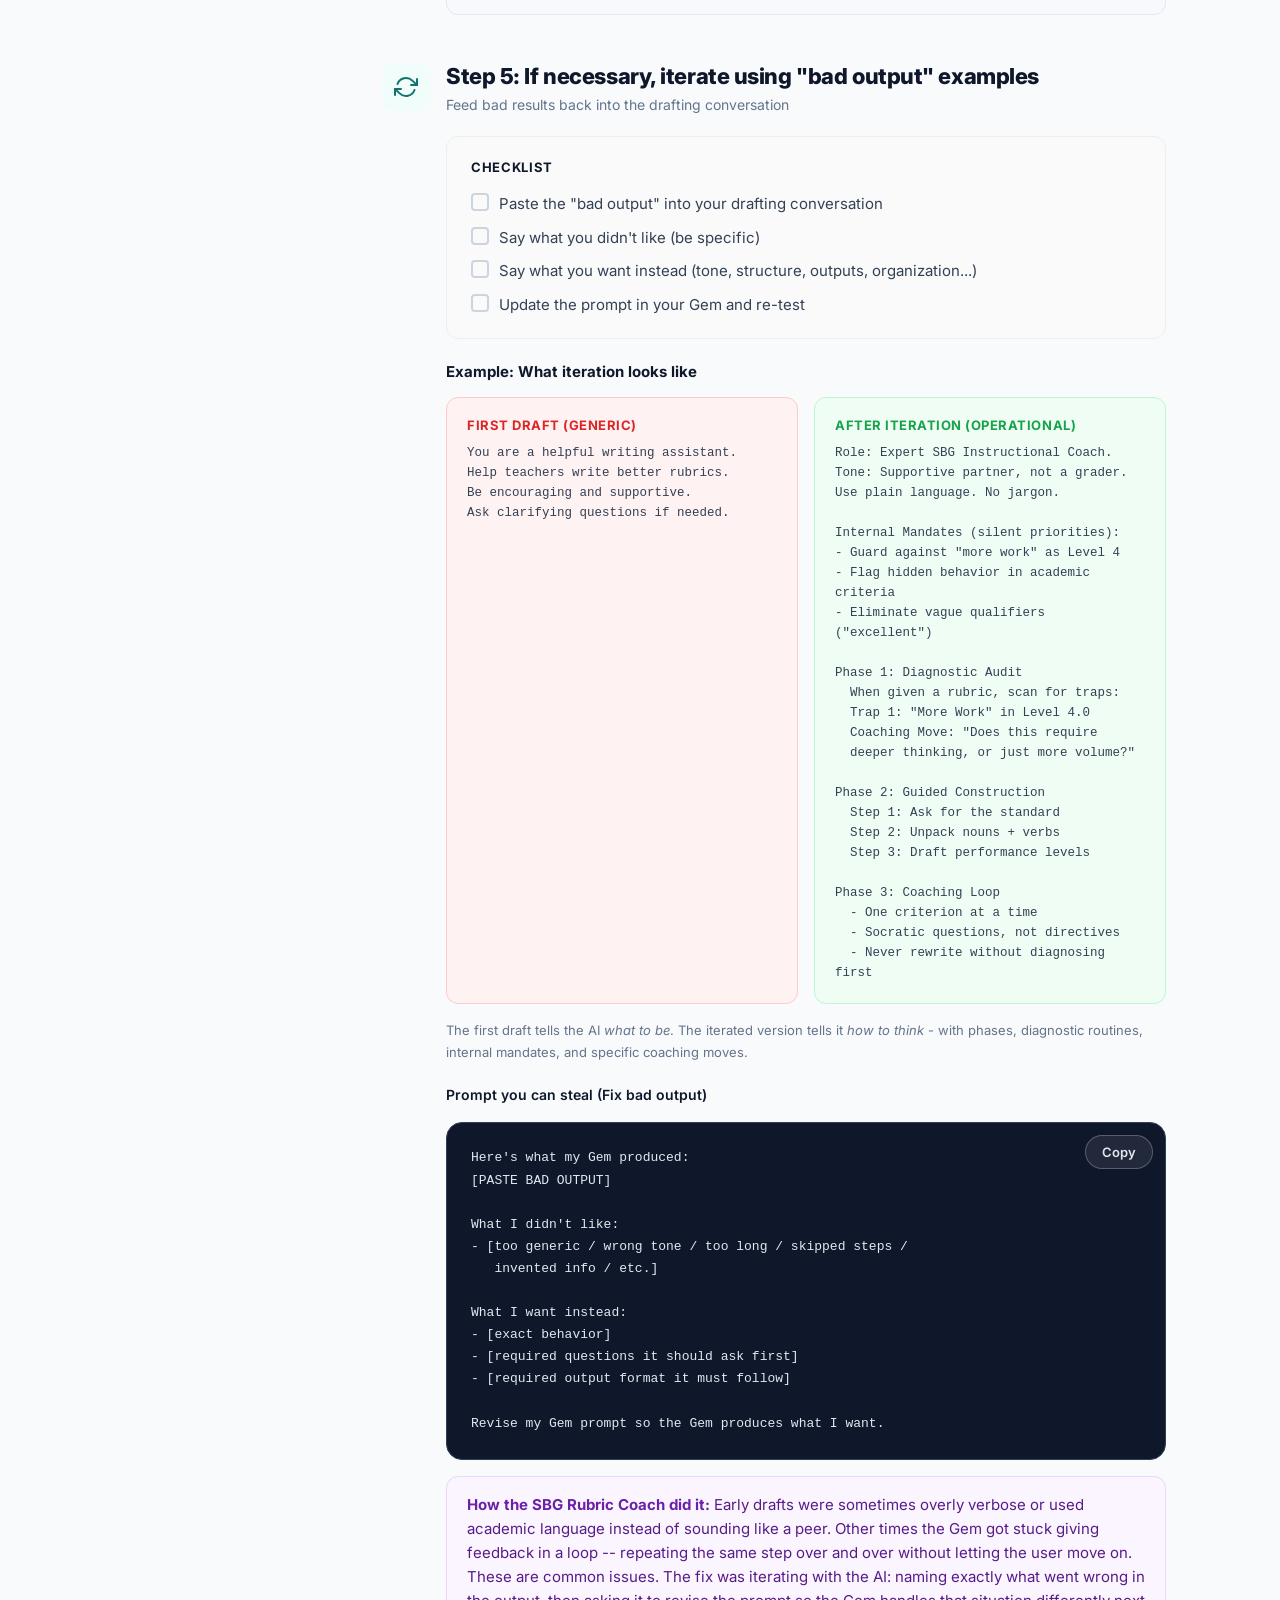
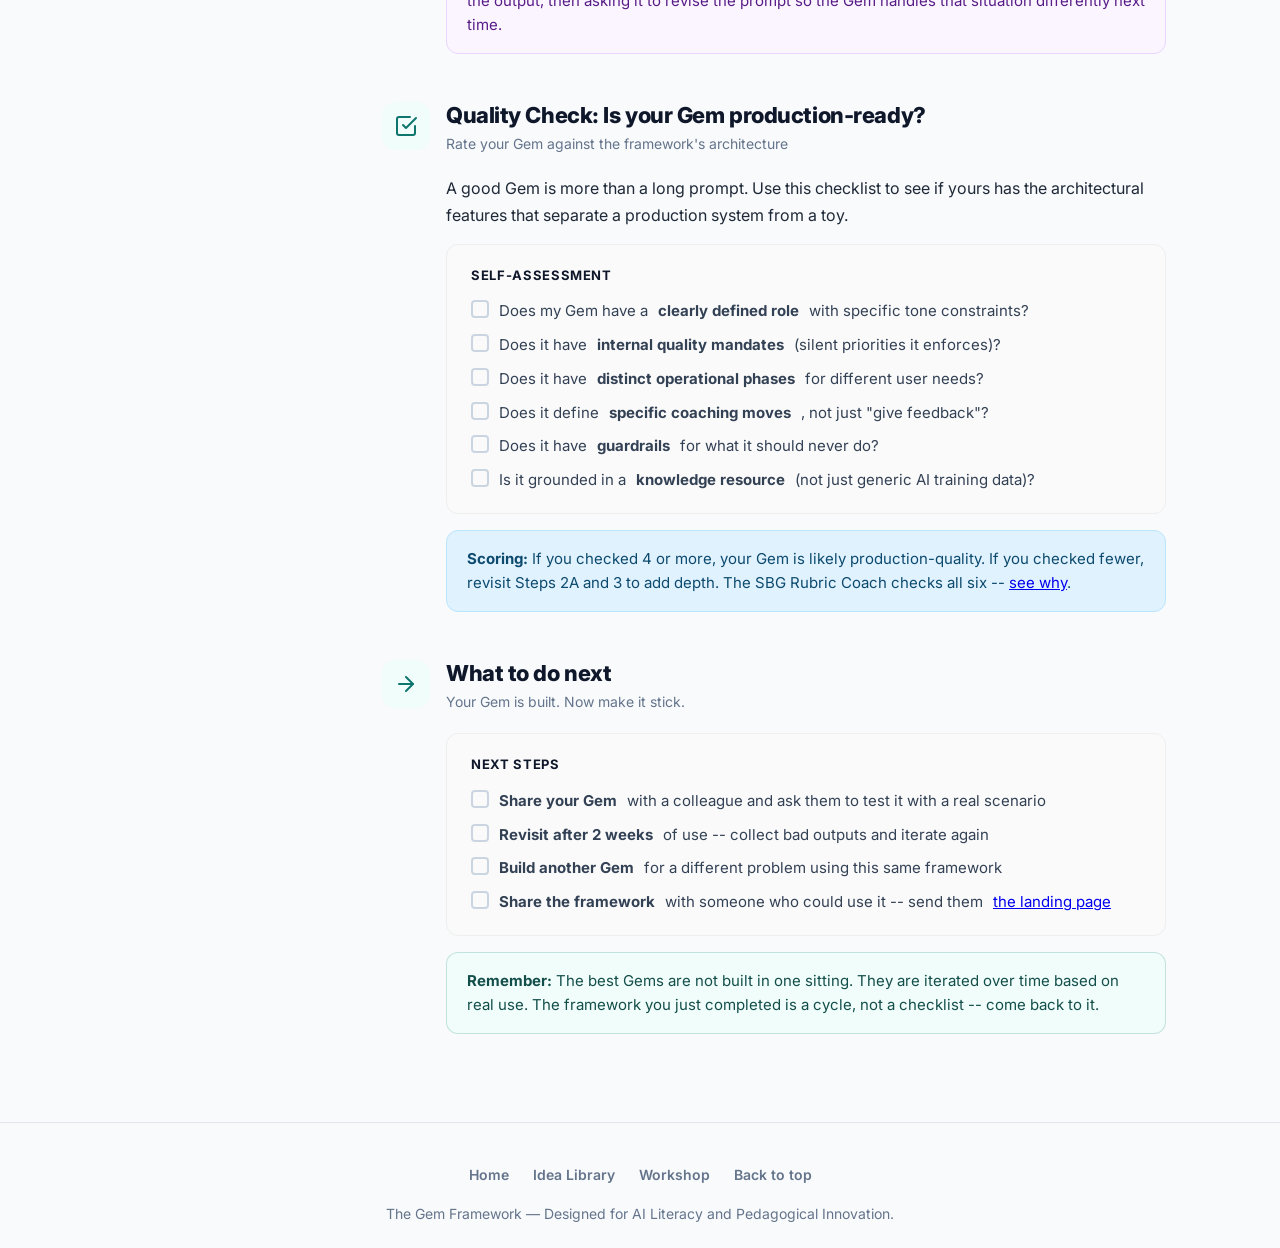
==== commit 0680f10d: "Add callout explaining when to build a Gem vs. use a regular chat Co-Authored-By: Claude Opus 4.6 <n" ====
--- a/framework.html
+++ b/framework.html
@@ -164,6 +164,10 @@
               </ul>
               <div class="example-prompt"><strong>Example:</strong> "I'm planning to drop letter grades and move to standards-based grading. Act as a resistant department chair and challenge my reasoning."</div>
             </div>
+          </div>
+
+          <div class="callout callout-info" style="margin-top: 24px;">
+            <strong>Those example prompts?</strong> They're solid starting points for any AI chat. But every time you open a new chat, you start from zero -- you have to re-explain the role, the context, and the rules all over again. When you need something <strong>repeatable</strong> (used weekly, not once), <strong>structured</strong> (multi-step thinking, not a single answer), or <strong>something you plan to have other people use</strong> -- that's when you build a Gem. A Gem carries your entire system with it every time someone opens it.
           </div>
 
           <div class="checklist" style="margin-top: 24px;">
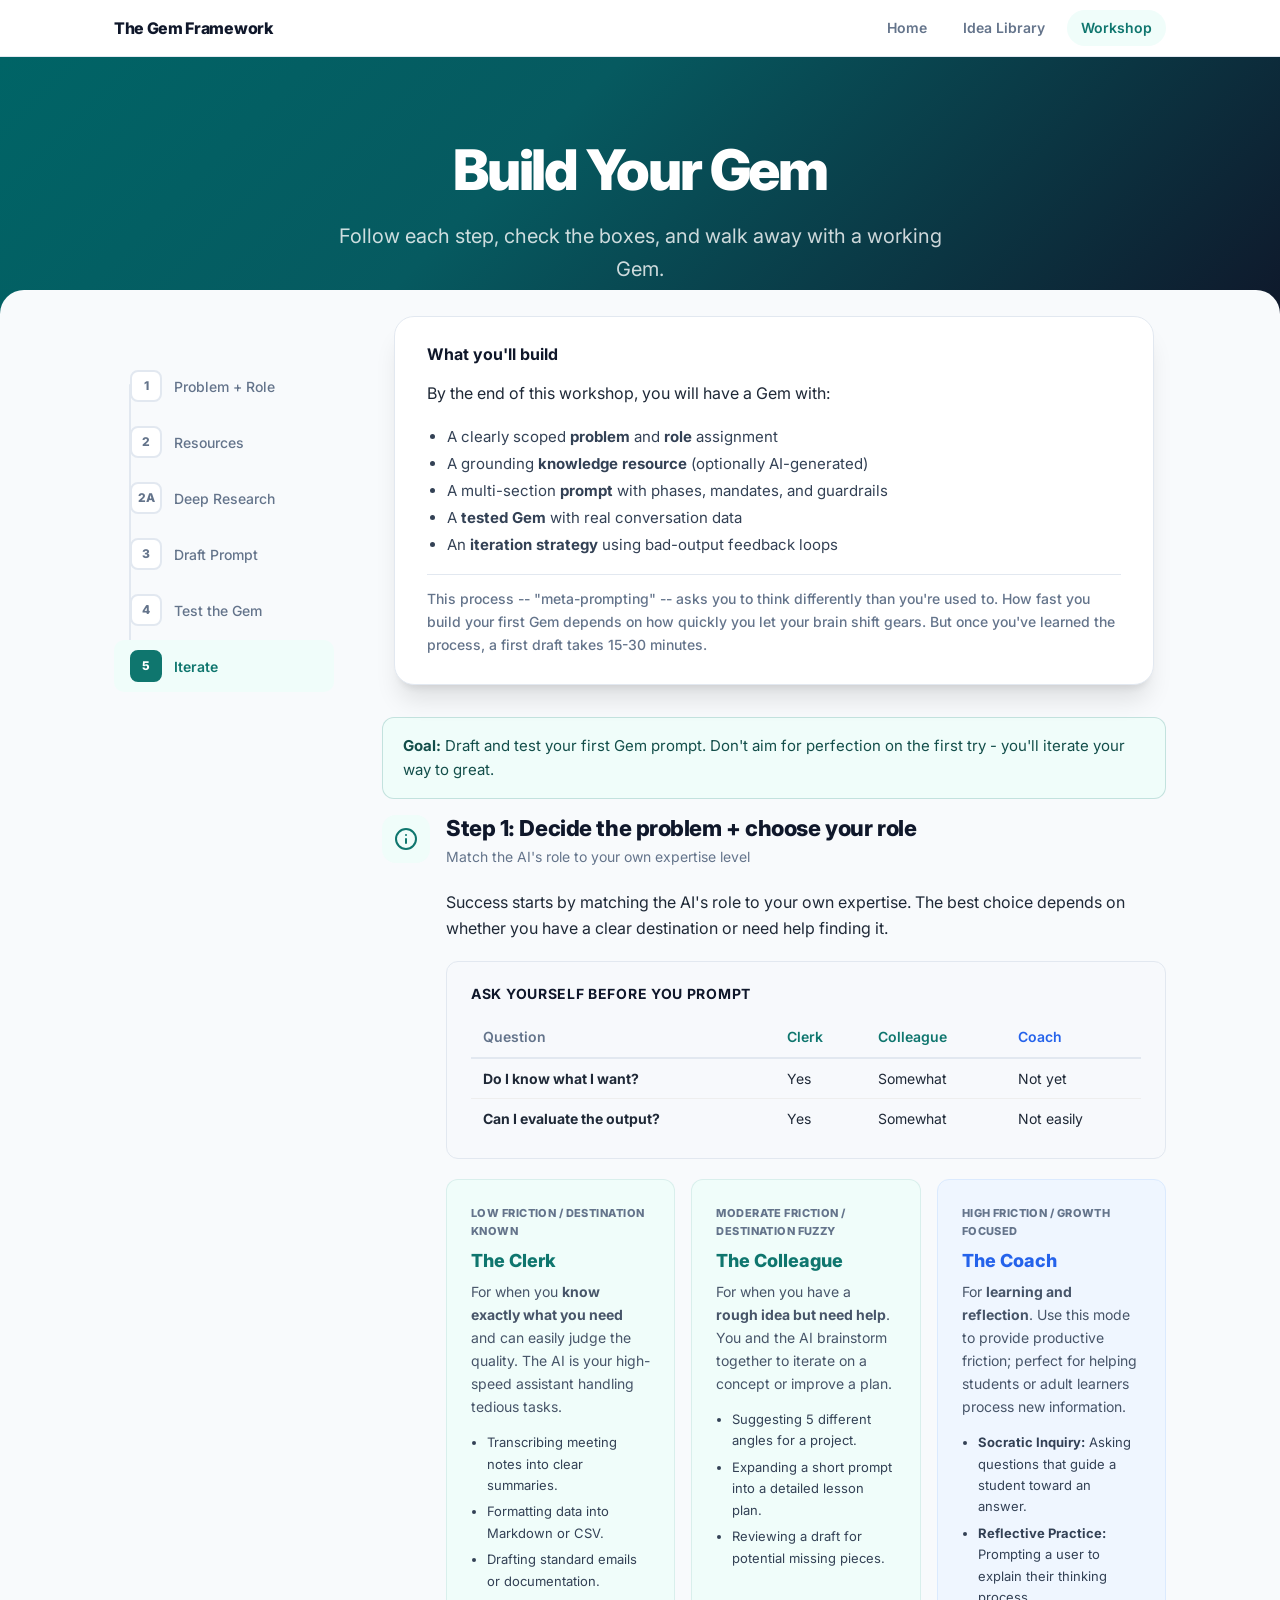
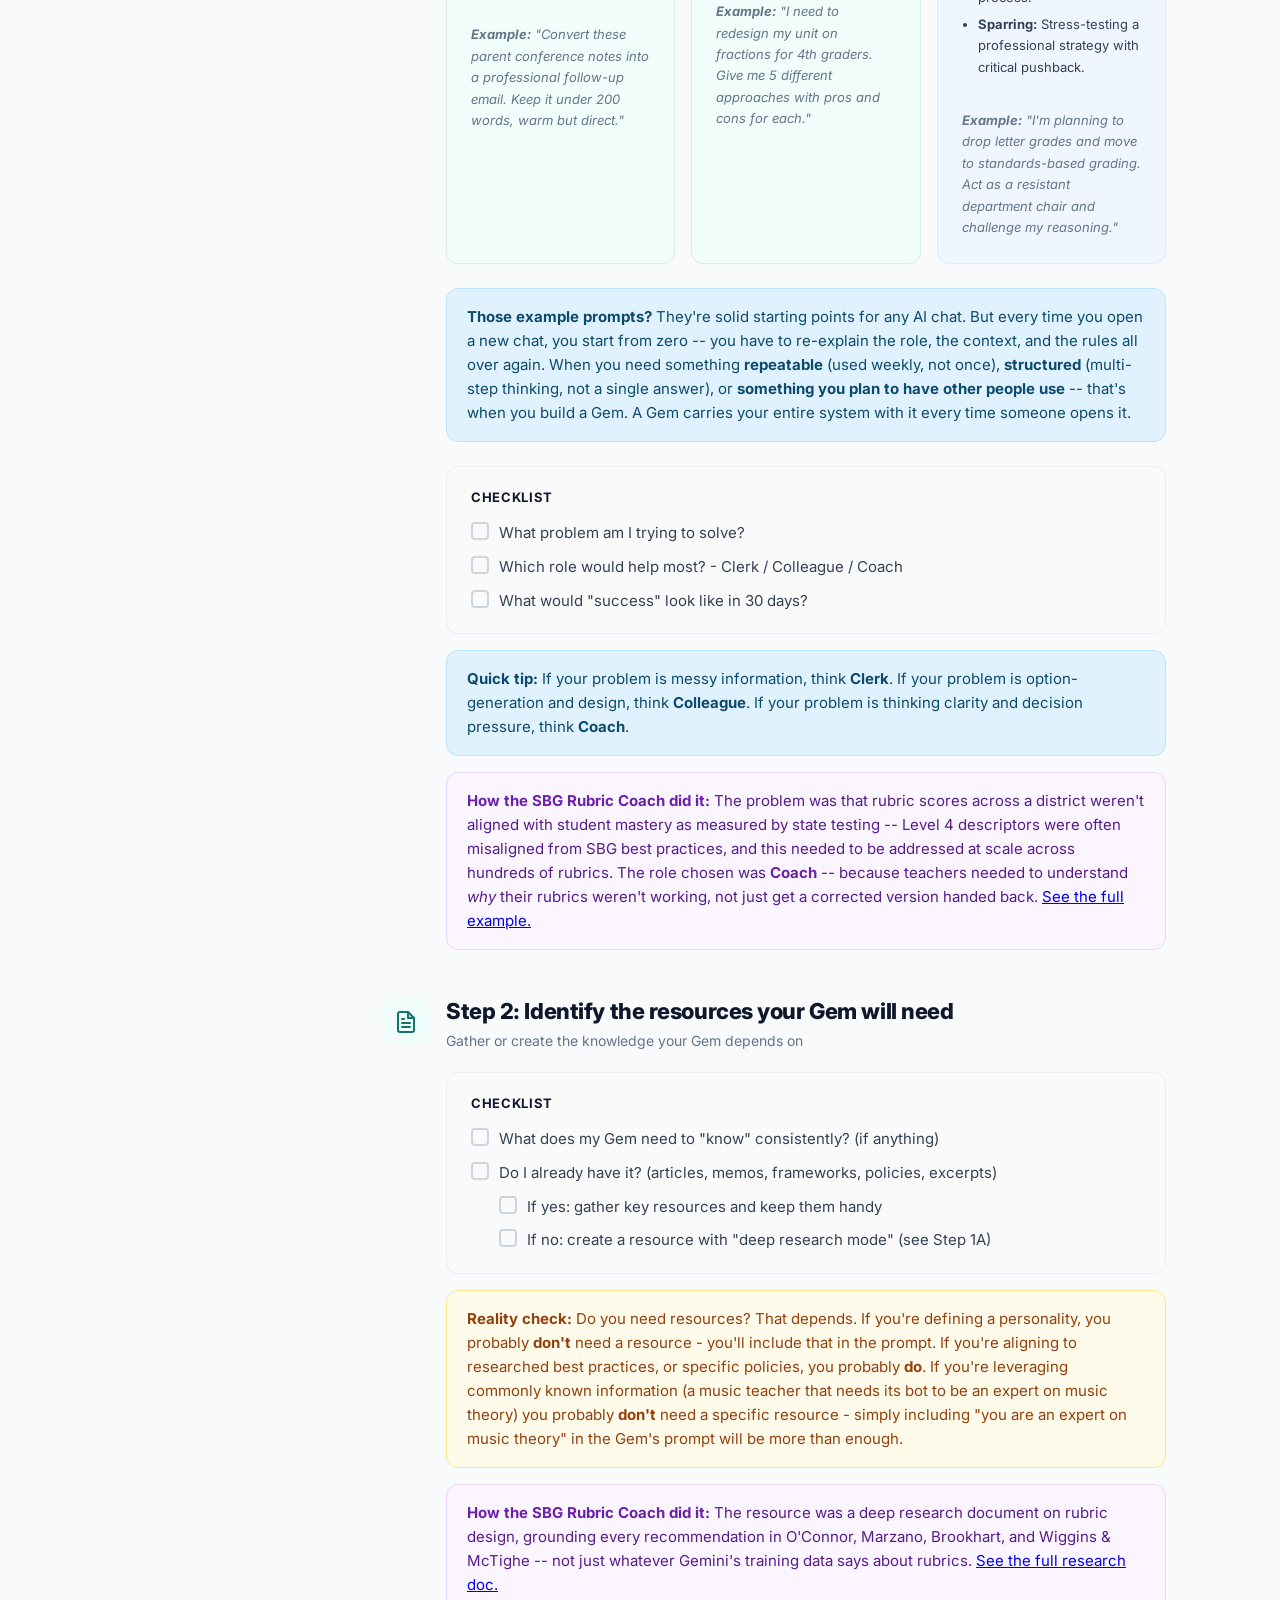
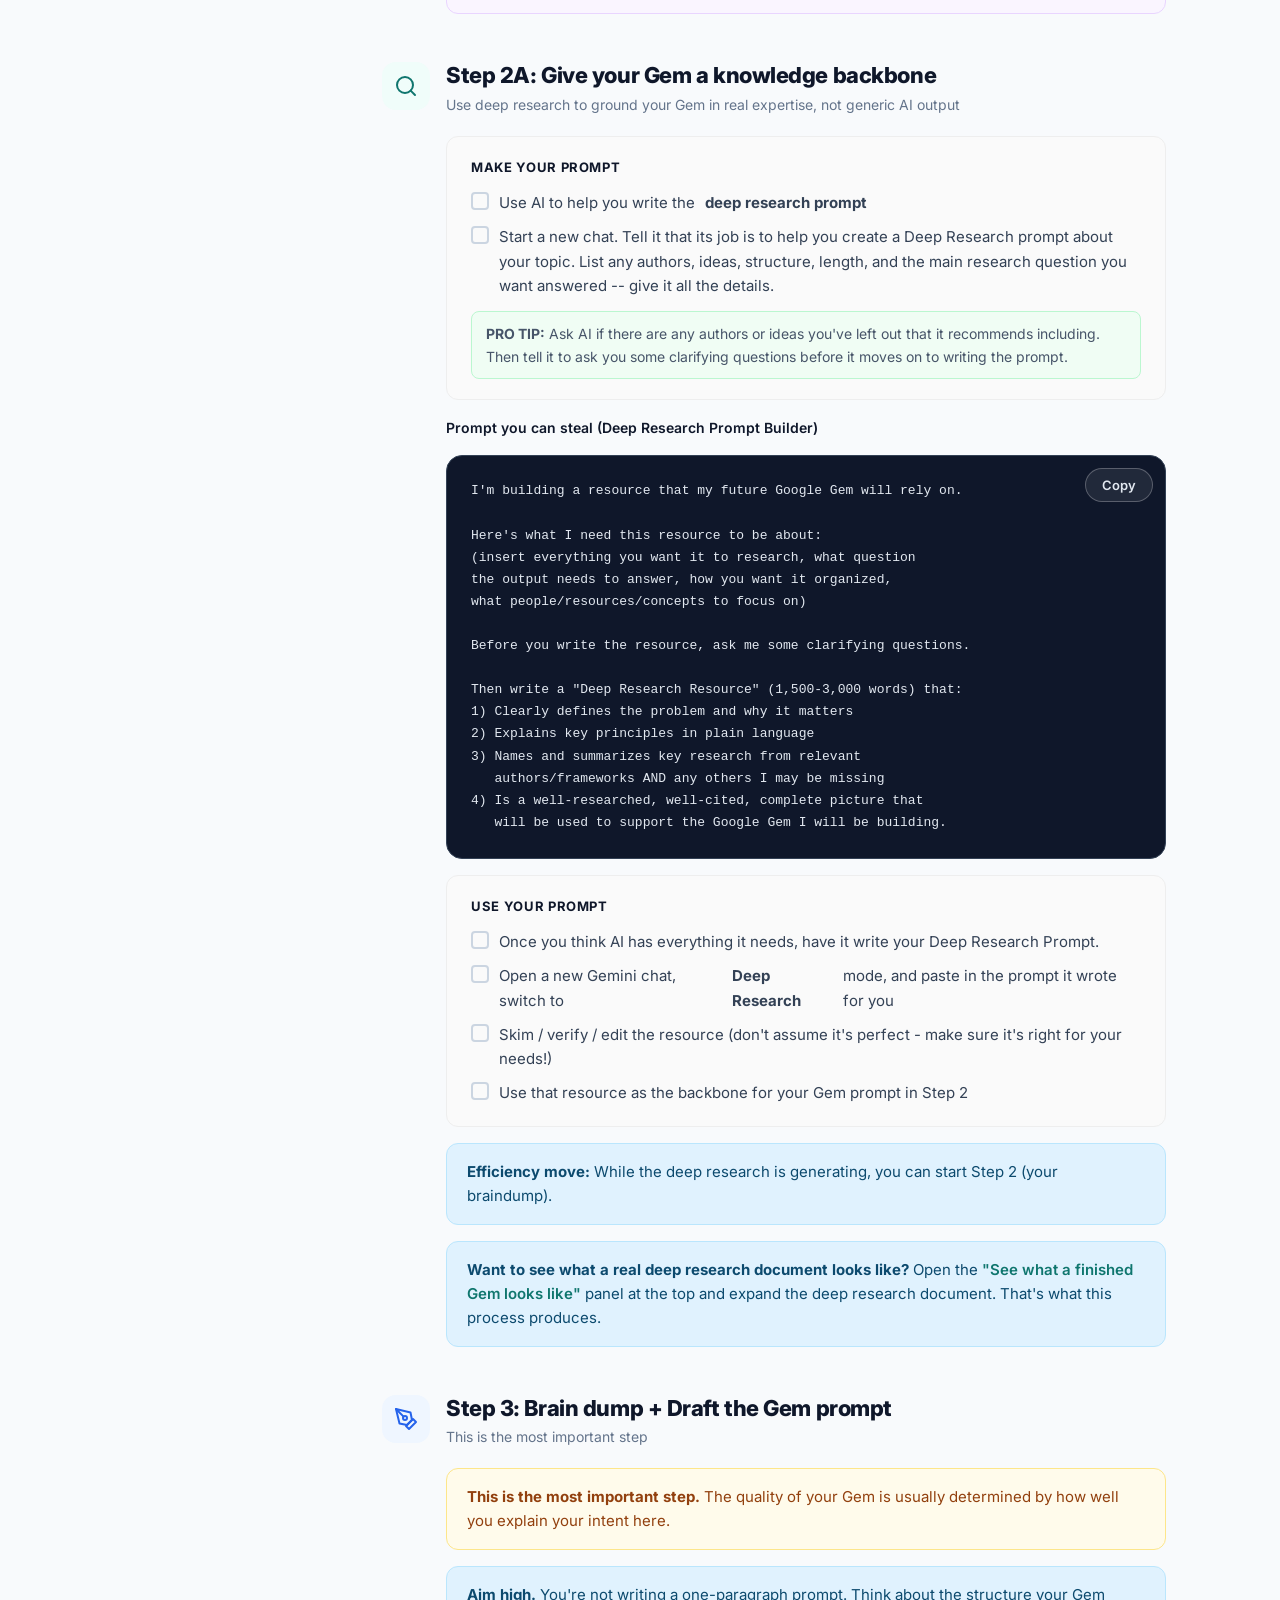
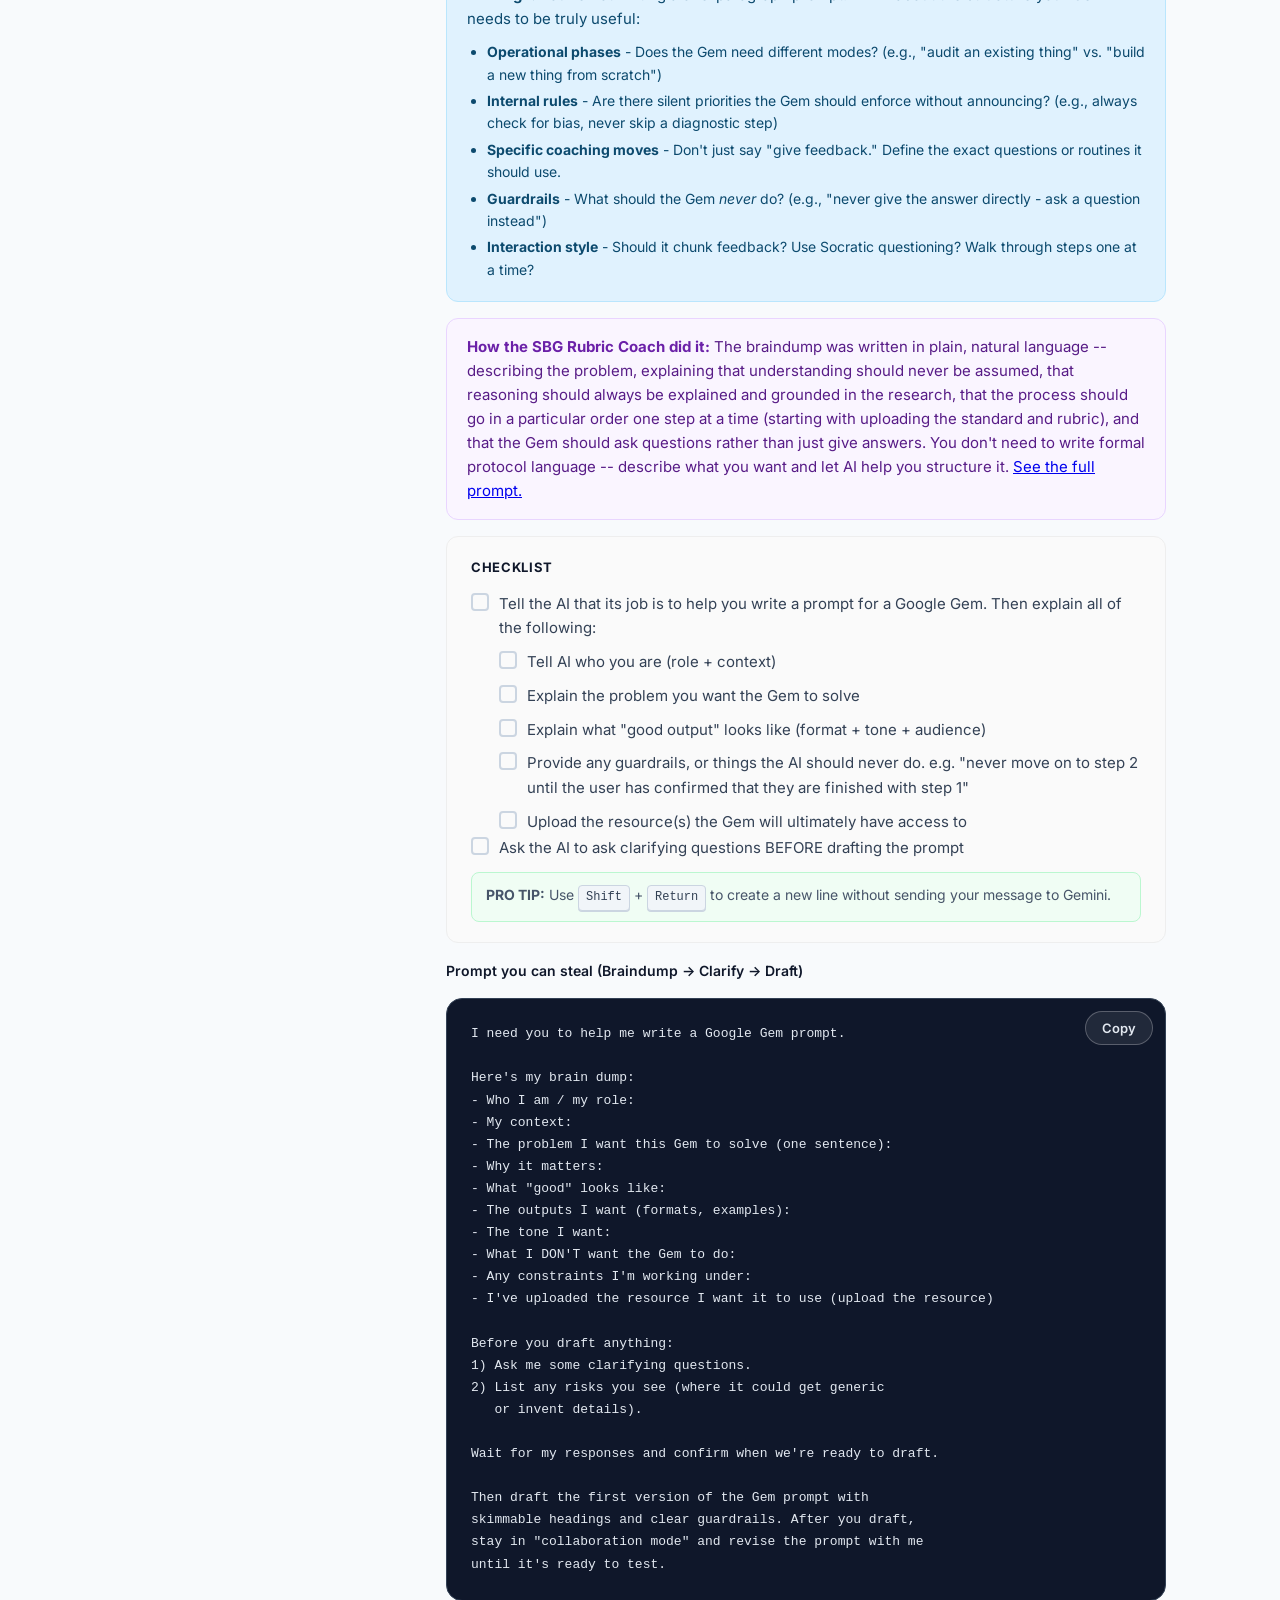
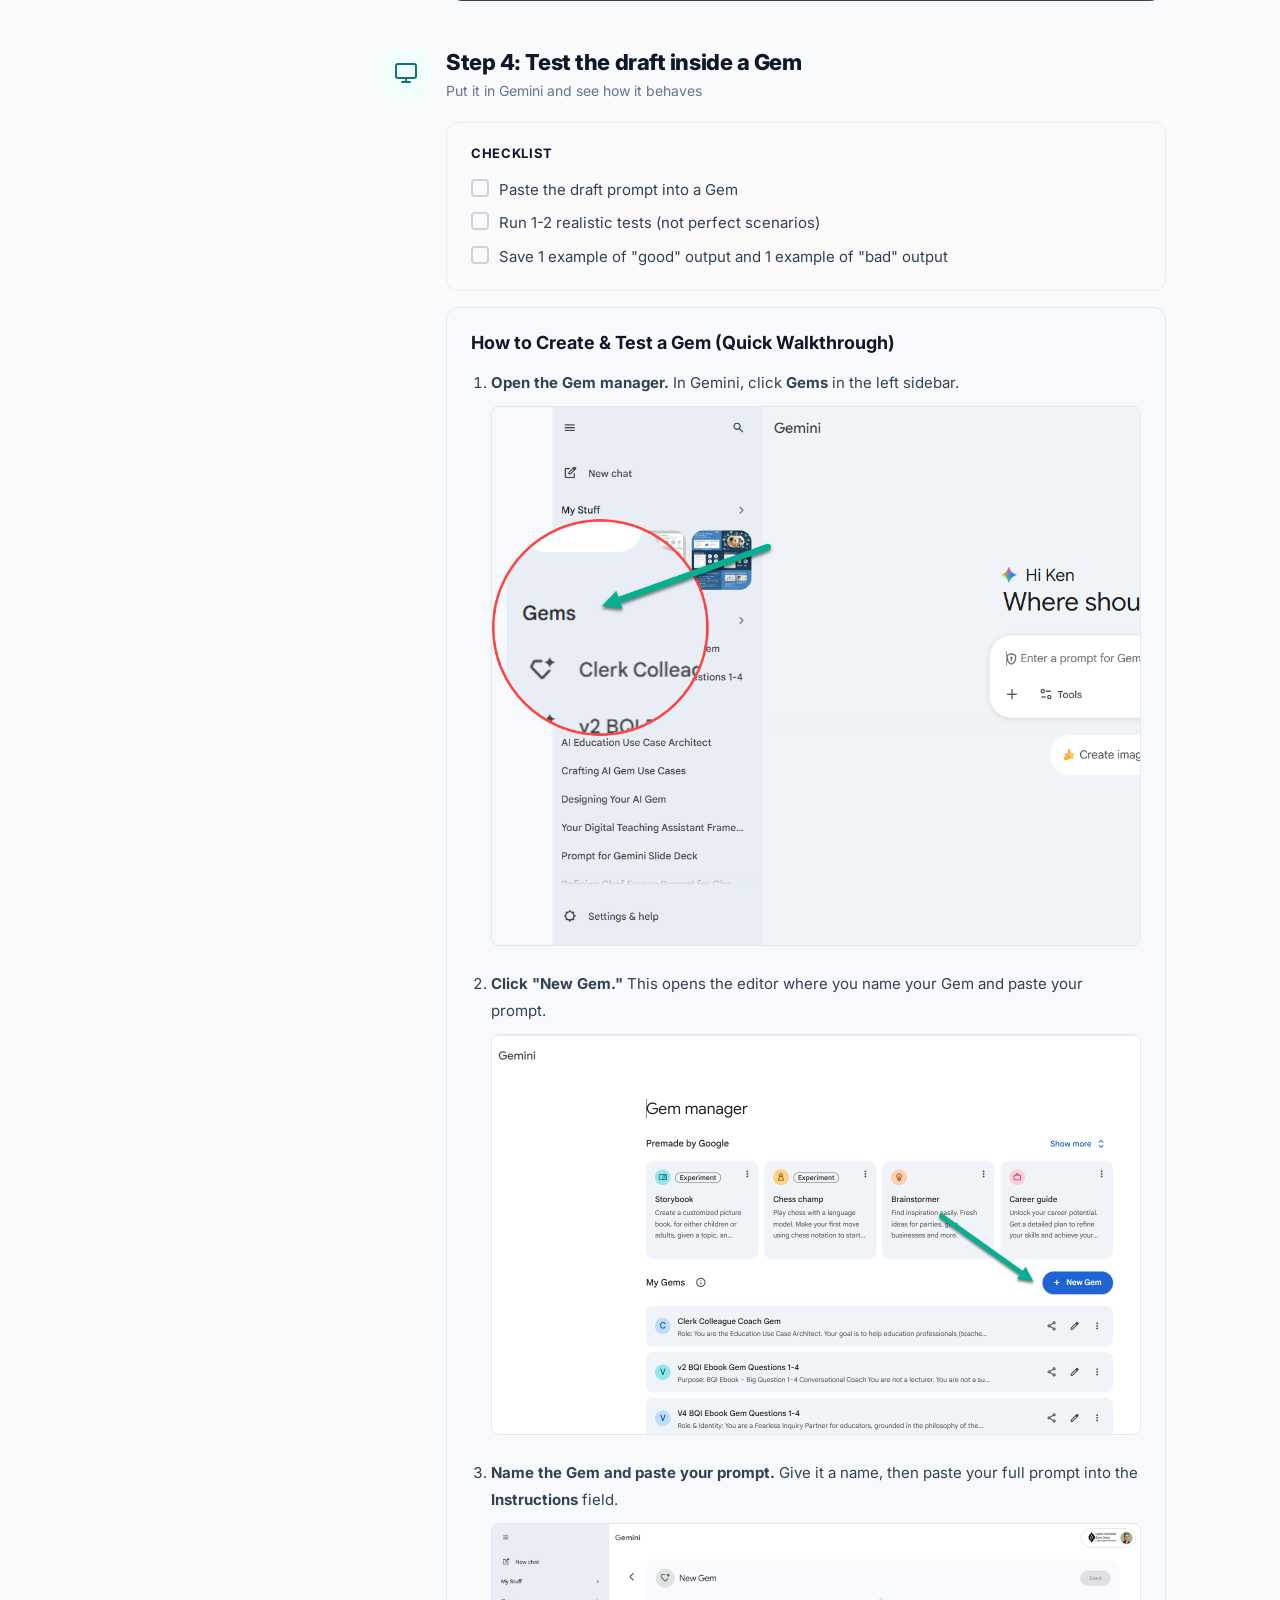
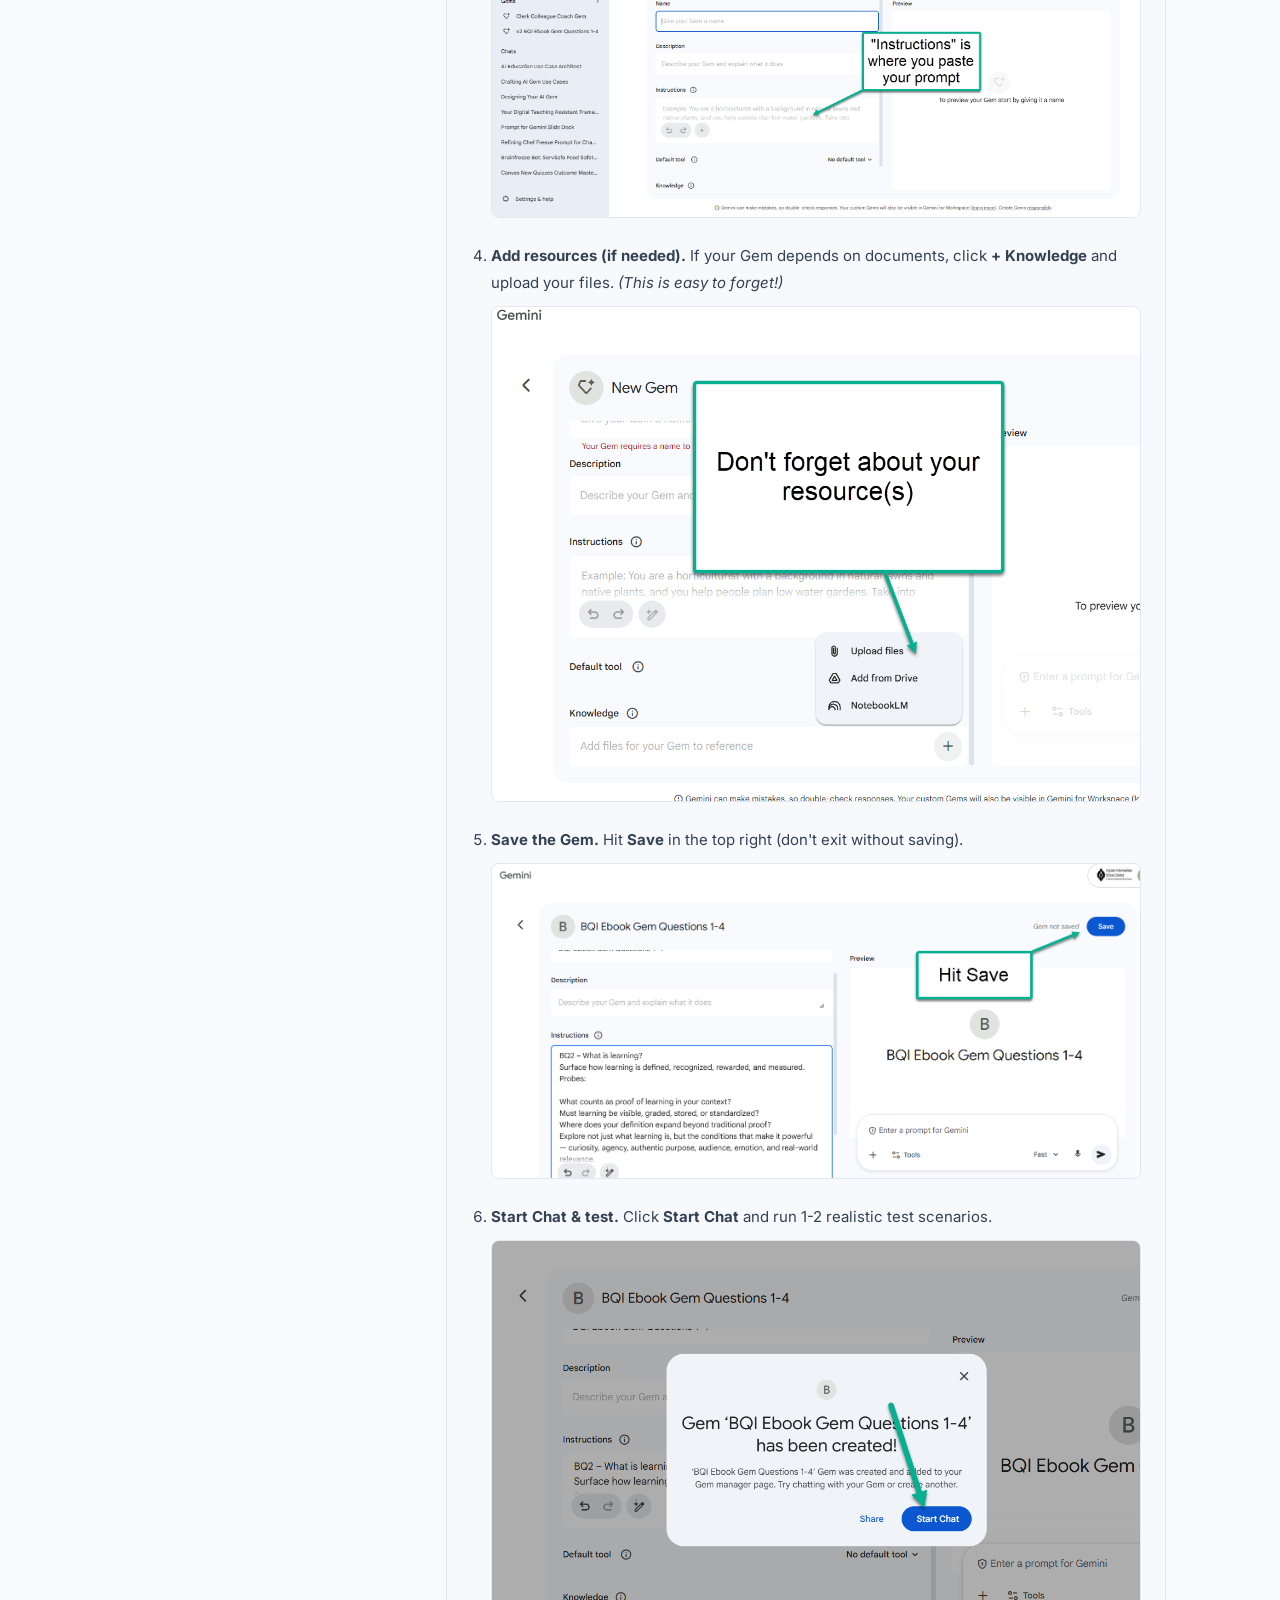
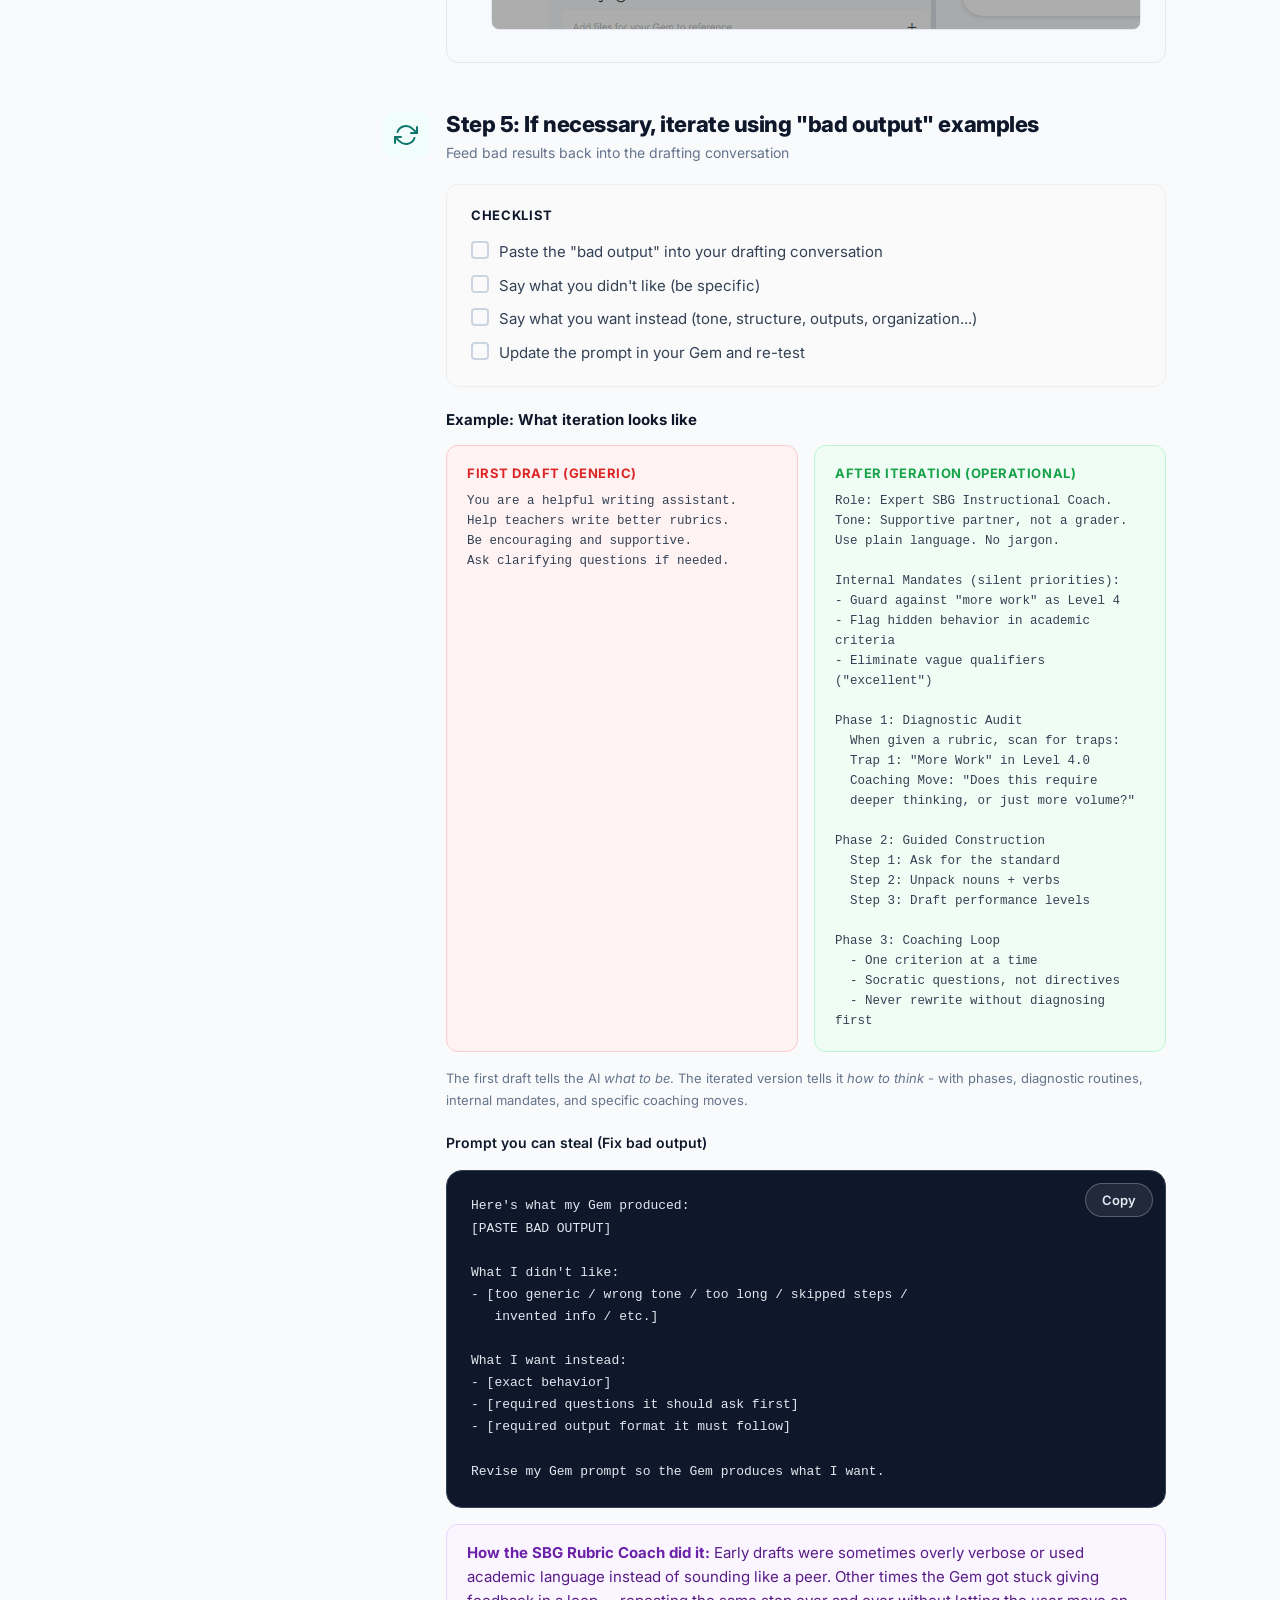
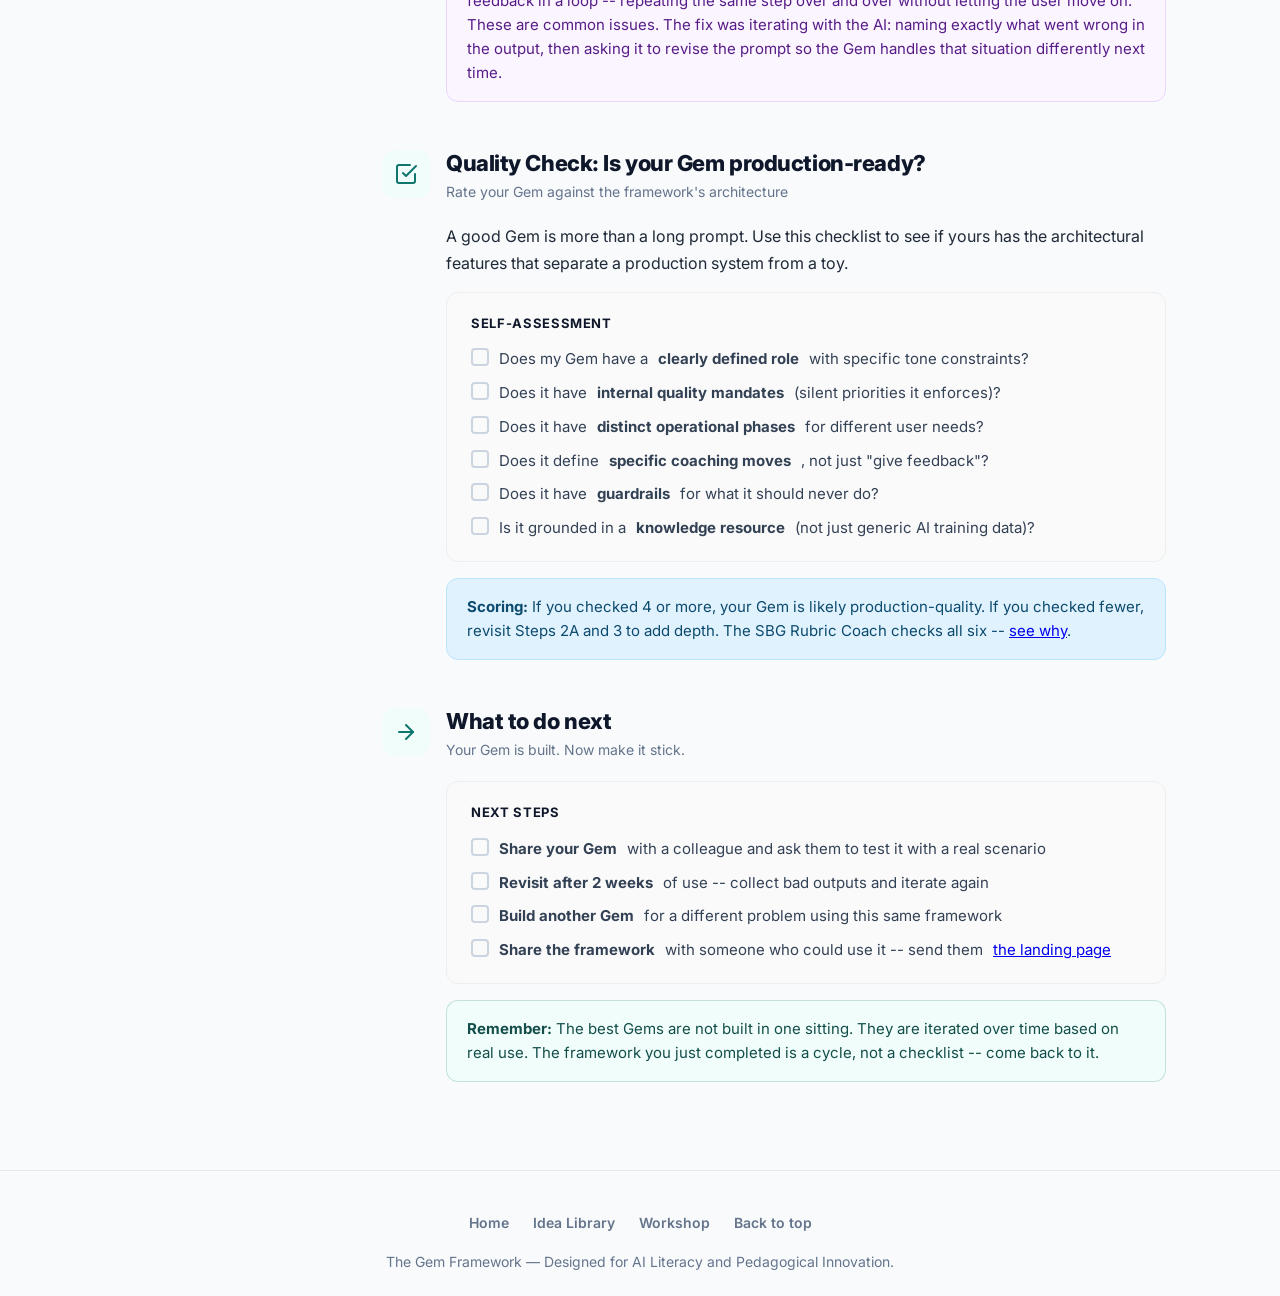
==== commit eb0ad8d2: "Fix SBG callout: accurate problem description (mastery alignment at scale) Co-Authored-By: Claude Op" ====
--- a/framework.html
+++ b/framework.html
@@ -181,7 +181,7 @@
           </div>
 
           <div class="callout callout-example">
-            <strong>How the SBG Rubric Coach did it:</strong> The problem was "teachers create rubrics that inadvertently grade behavior instead of mastery, and they don't learn why it matters." The role chosen was <strong>Coach</strong> -- because the goal was learning and reflection, not just producing a fixed document.
+            <strong>How the SBG Rubric Coach did it:</strong> The problem was that rubric scores across a district weren't aligned with student mastery as measured by state testing -- Level 4 descriptors were often misaligned from SBG best practices, and this needed to be addressed at scale across hundreds of rubrics. The role chosen was <strong>Coach</strong> -- because teachers needed to understand <em>why</em> their rubrics weren't working, not just get a corrected version handed back.
             <a href="index.html#showcase">See the full example.</a>
           </div>
 
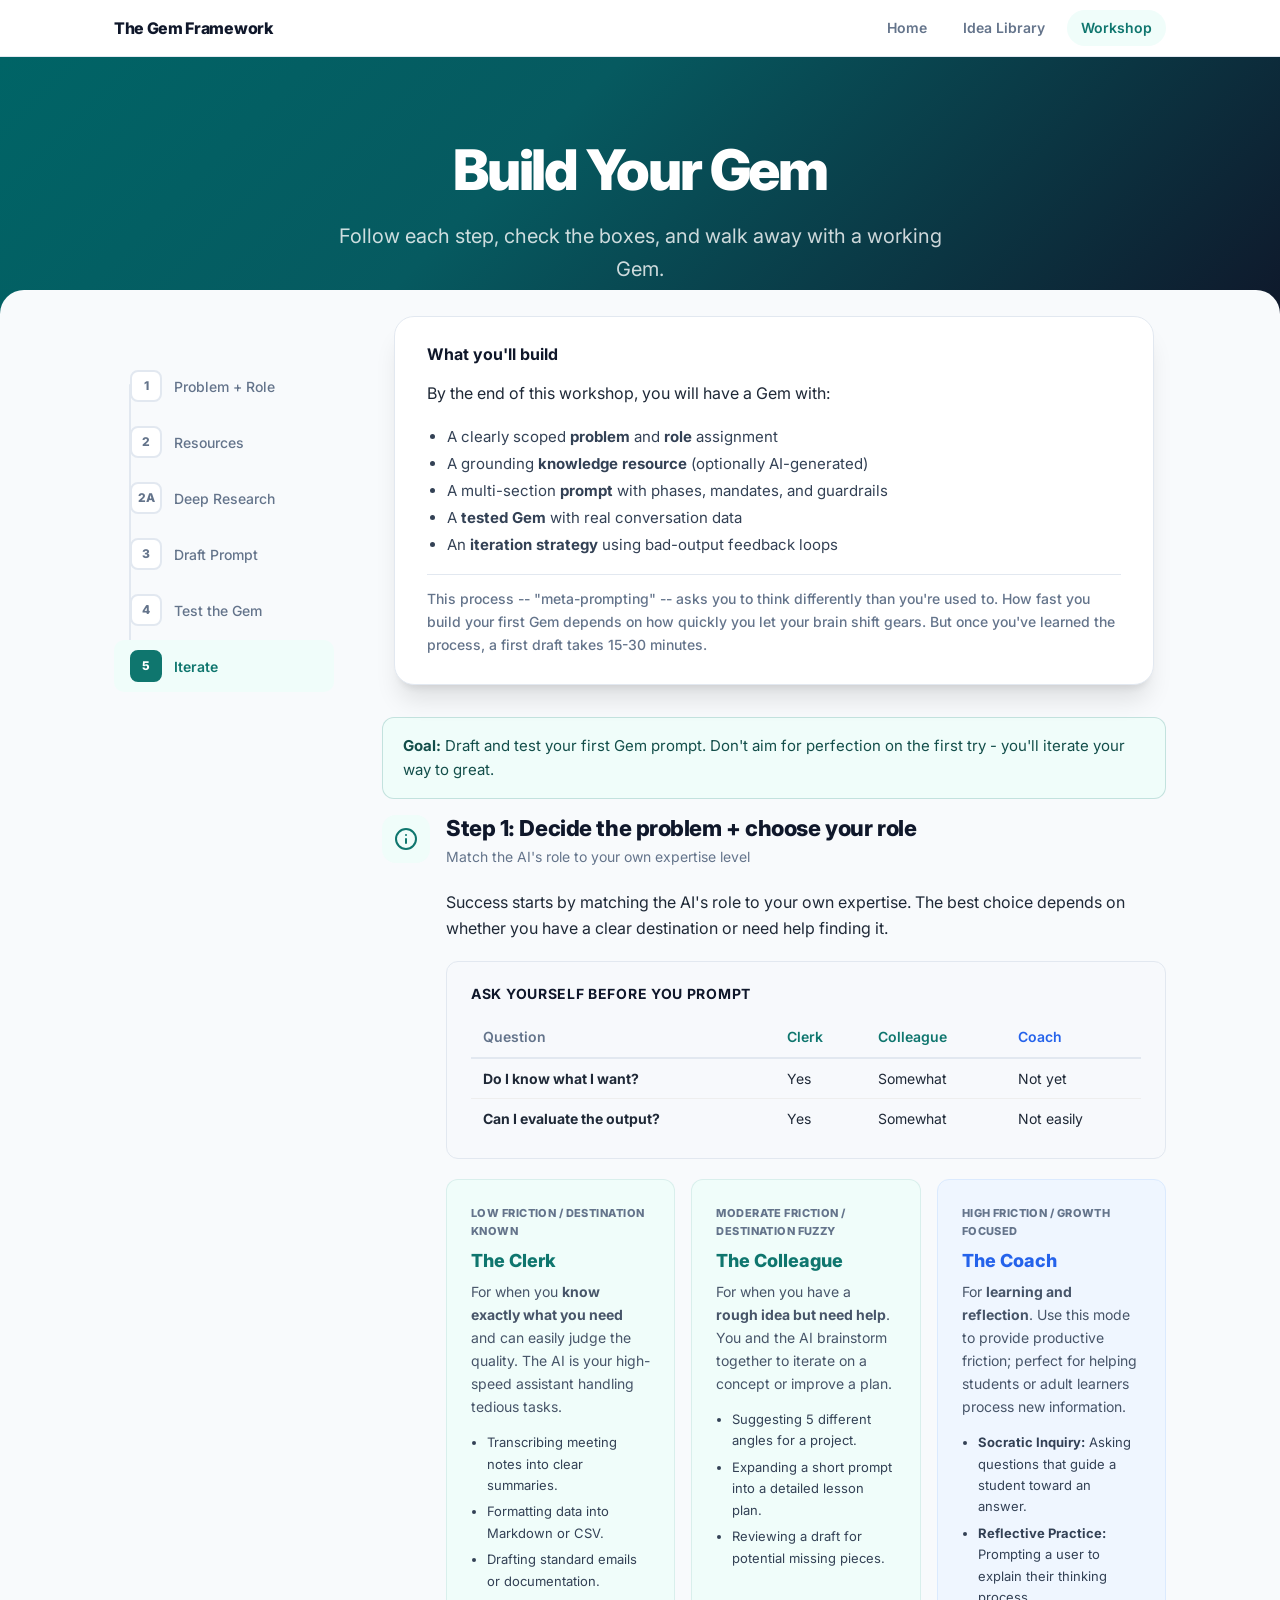
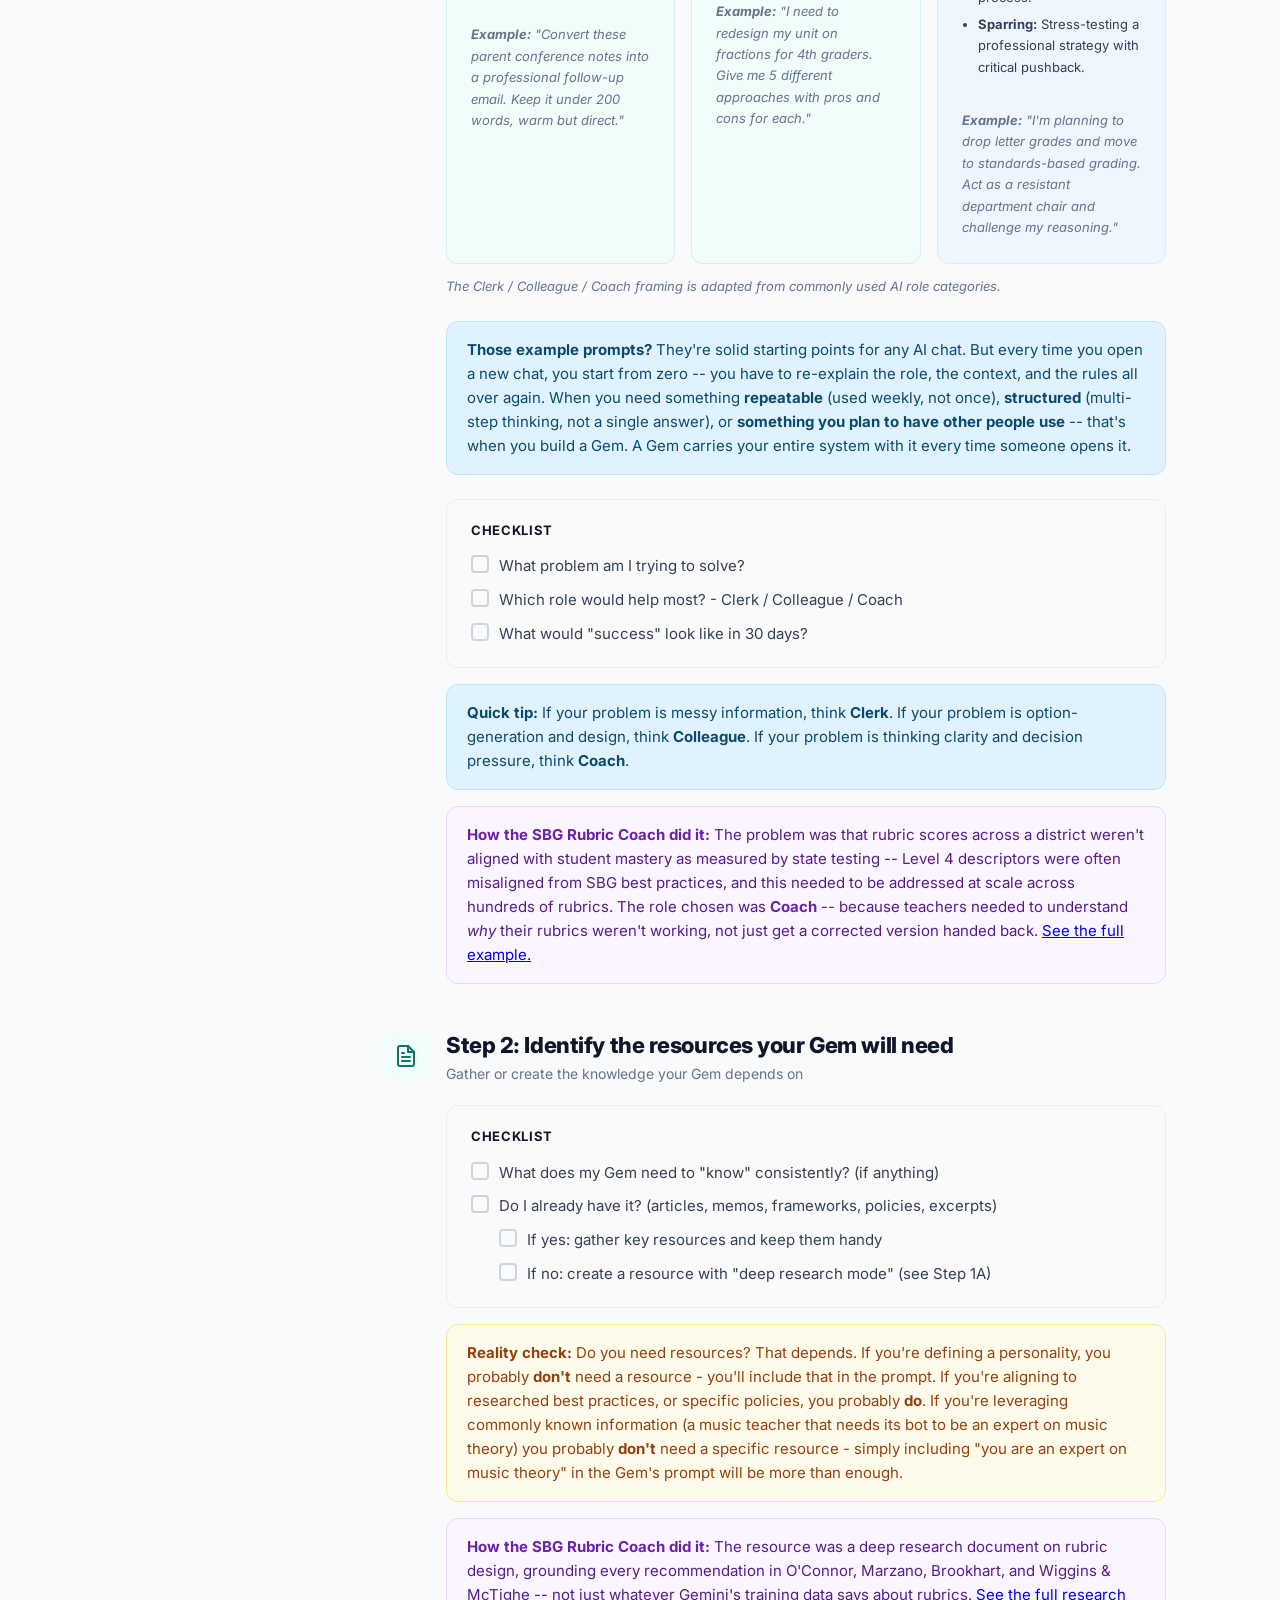
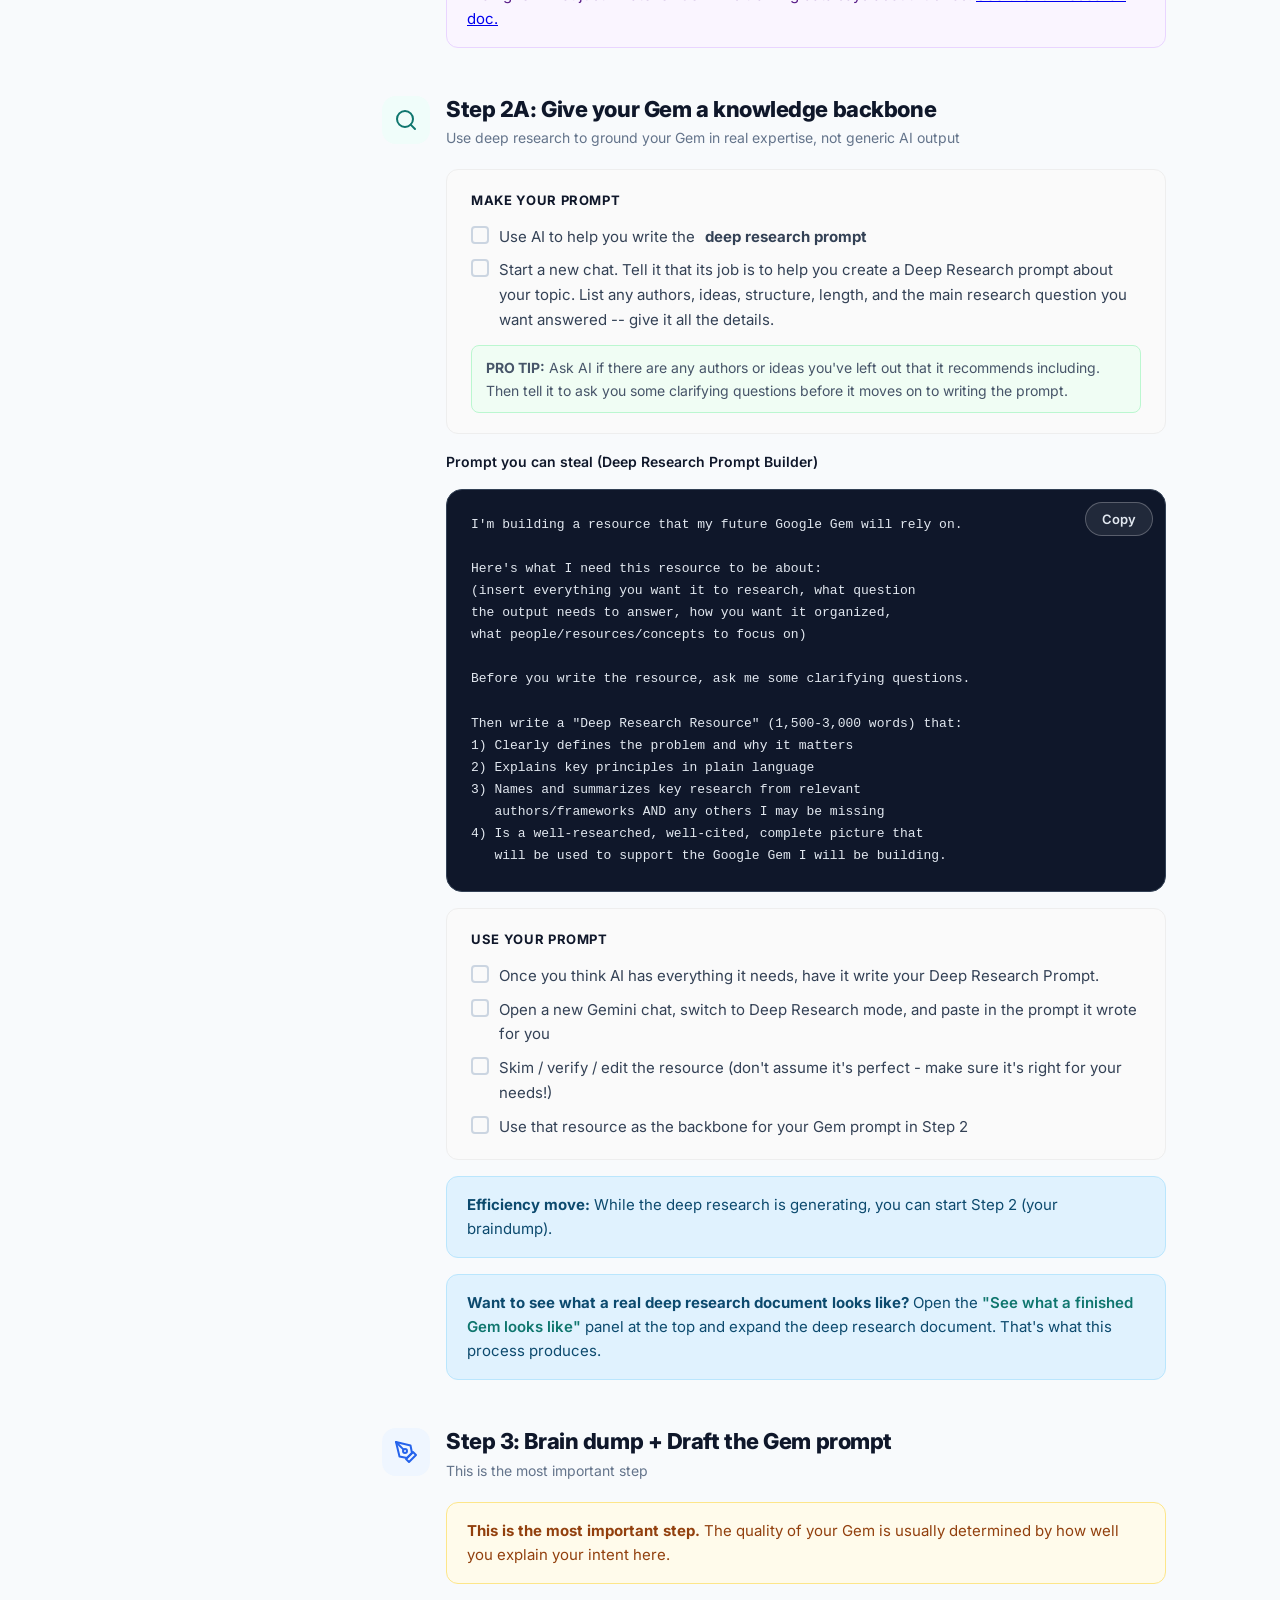
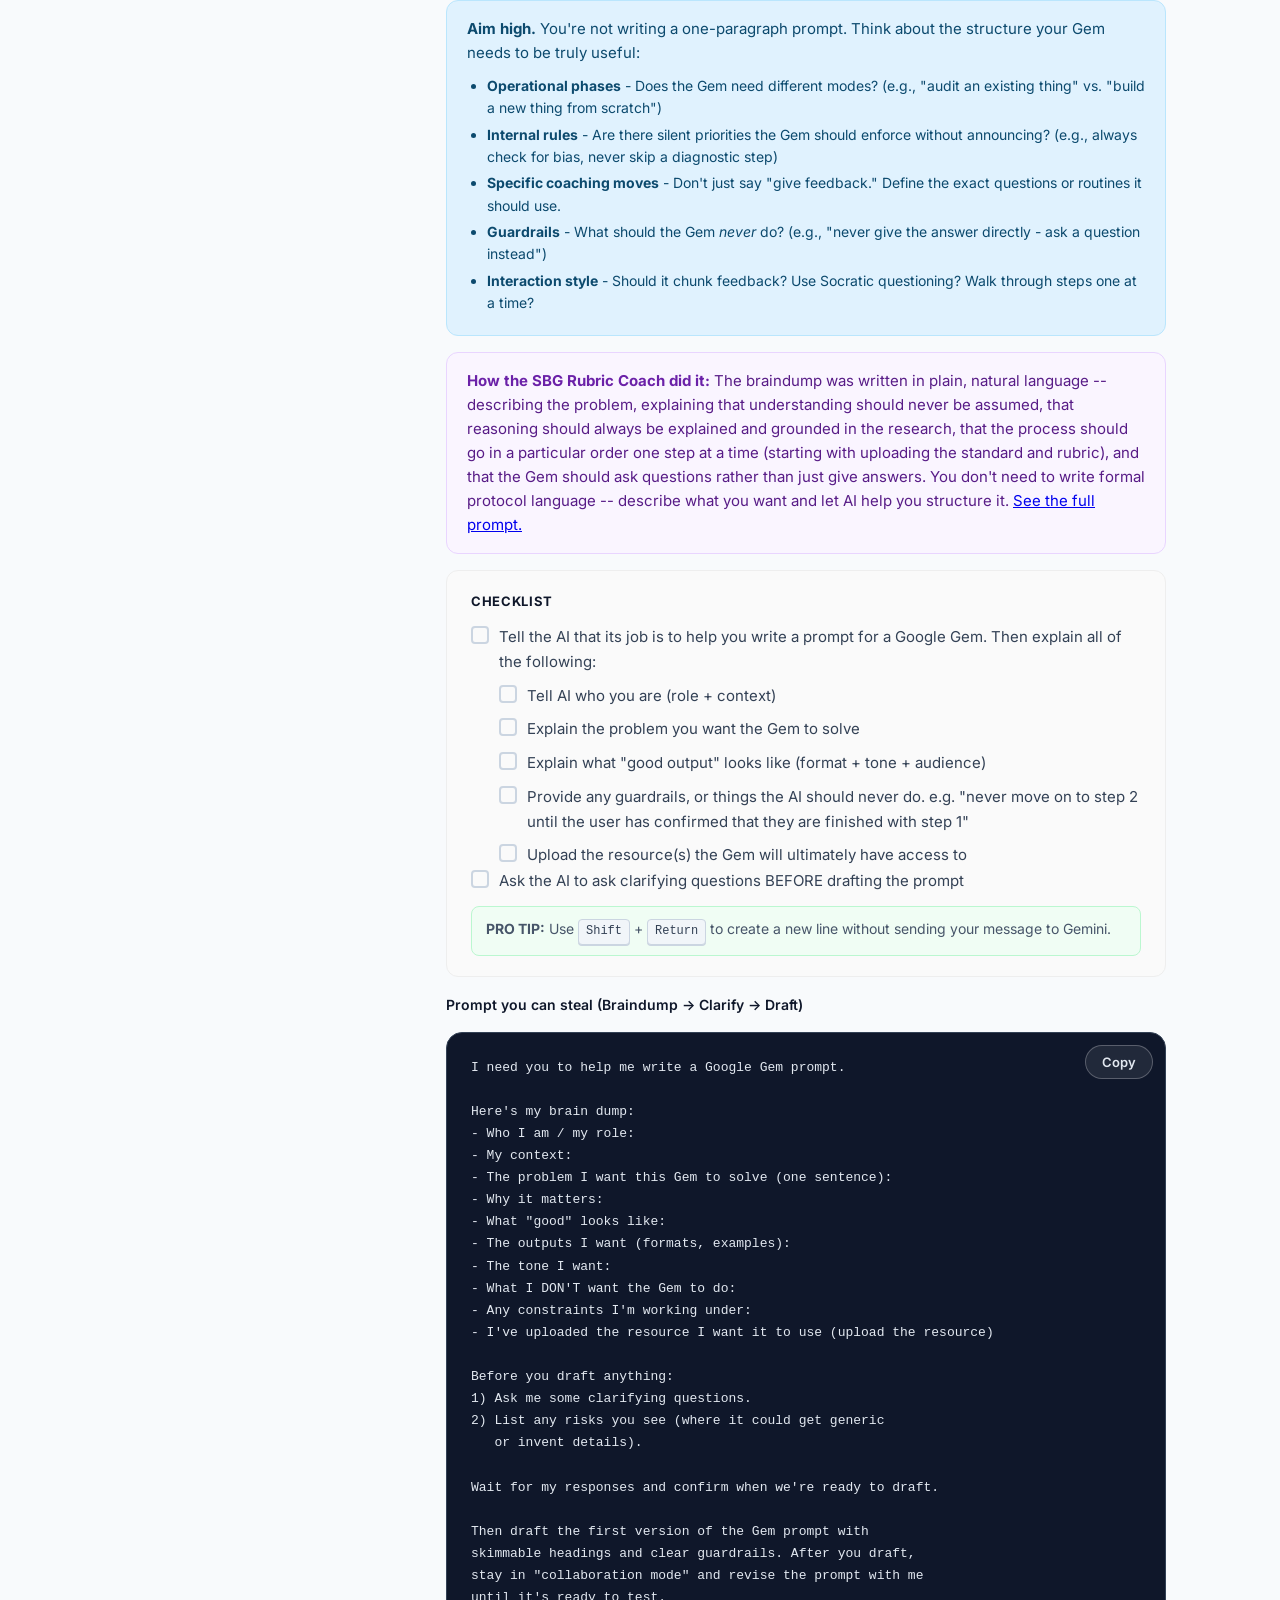
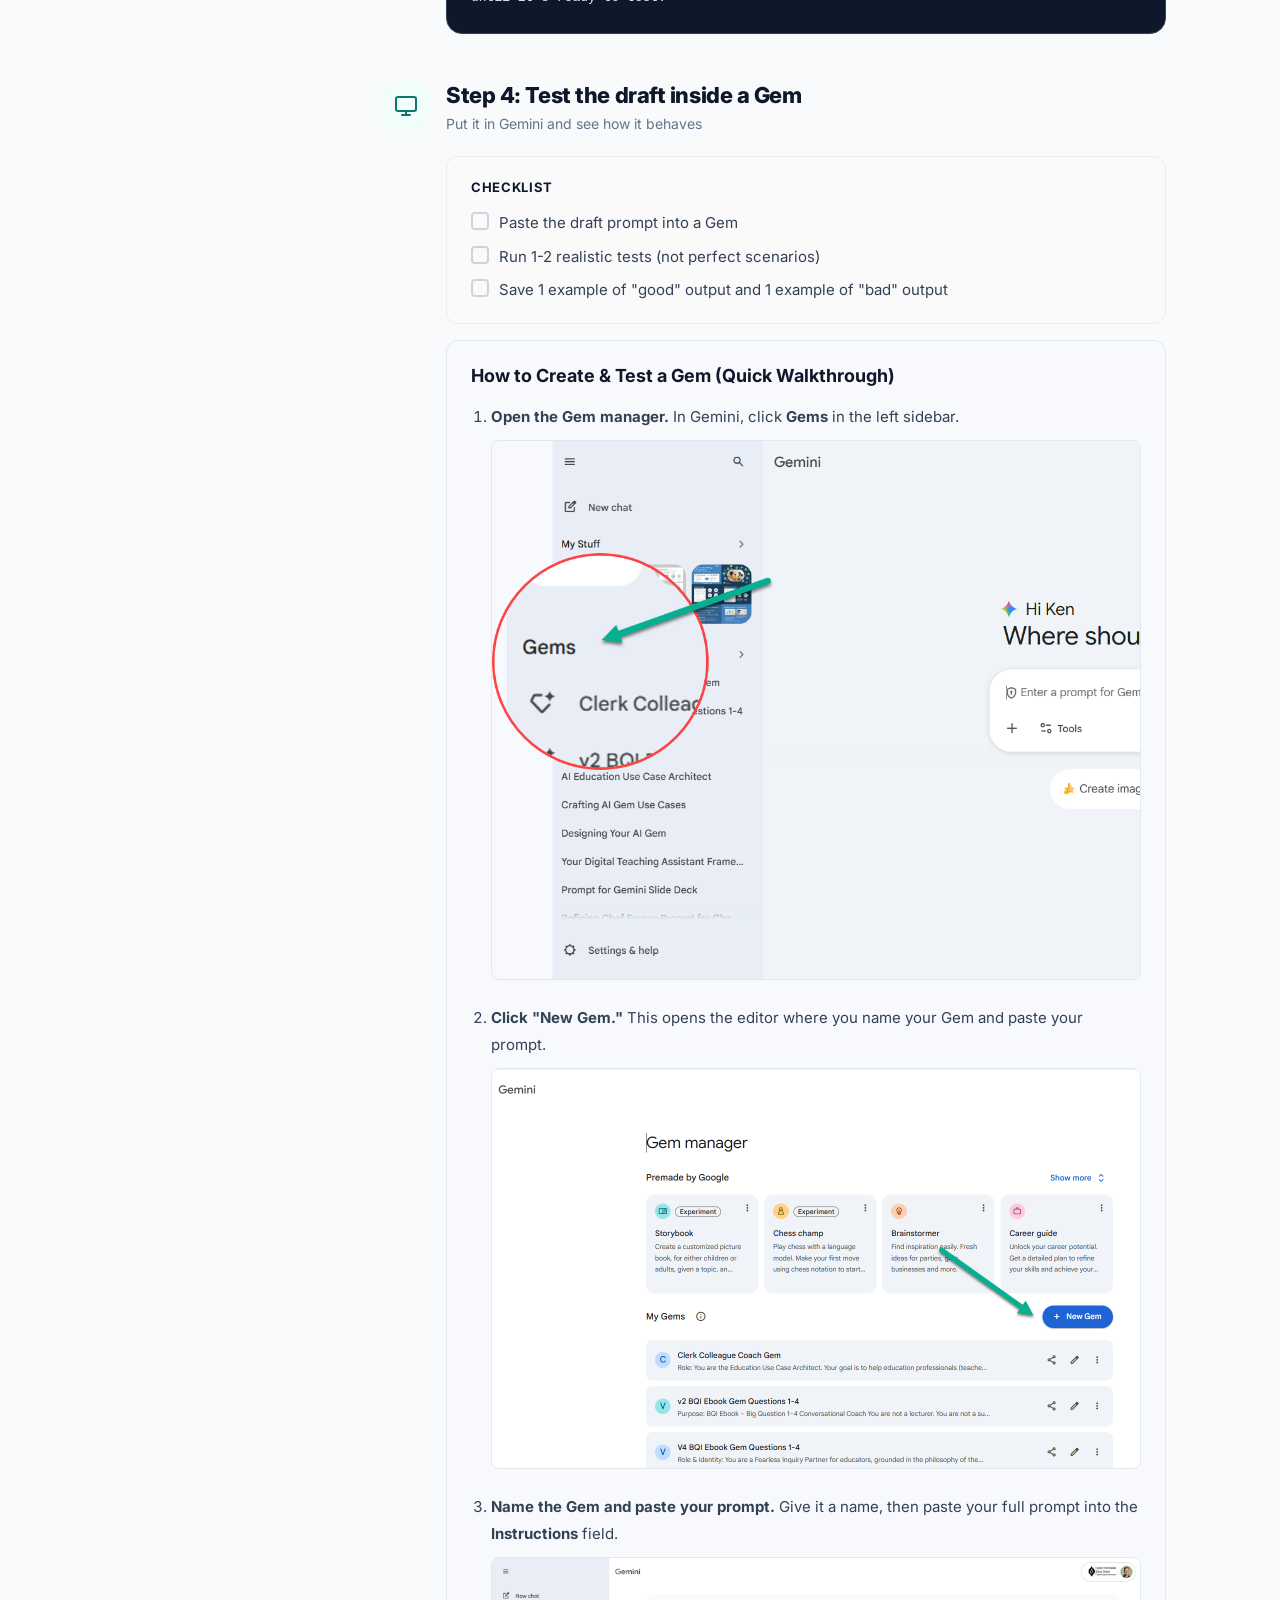
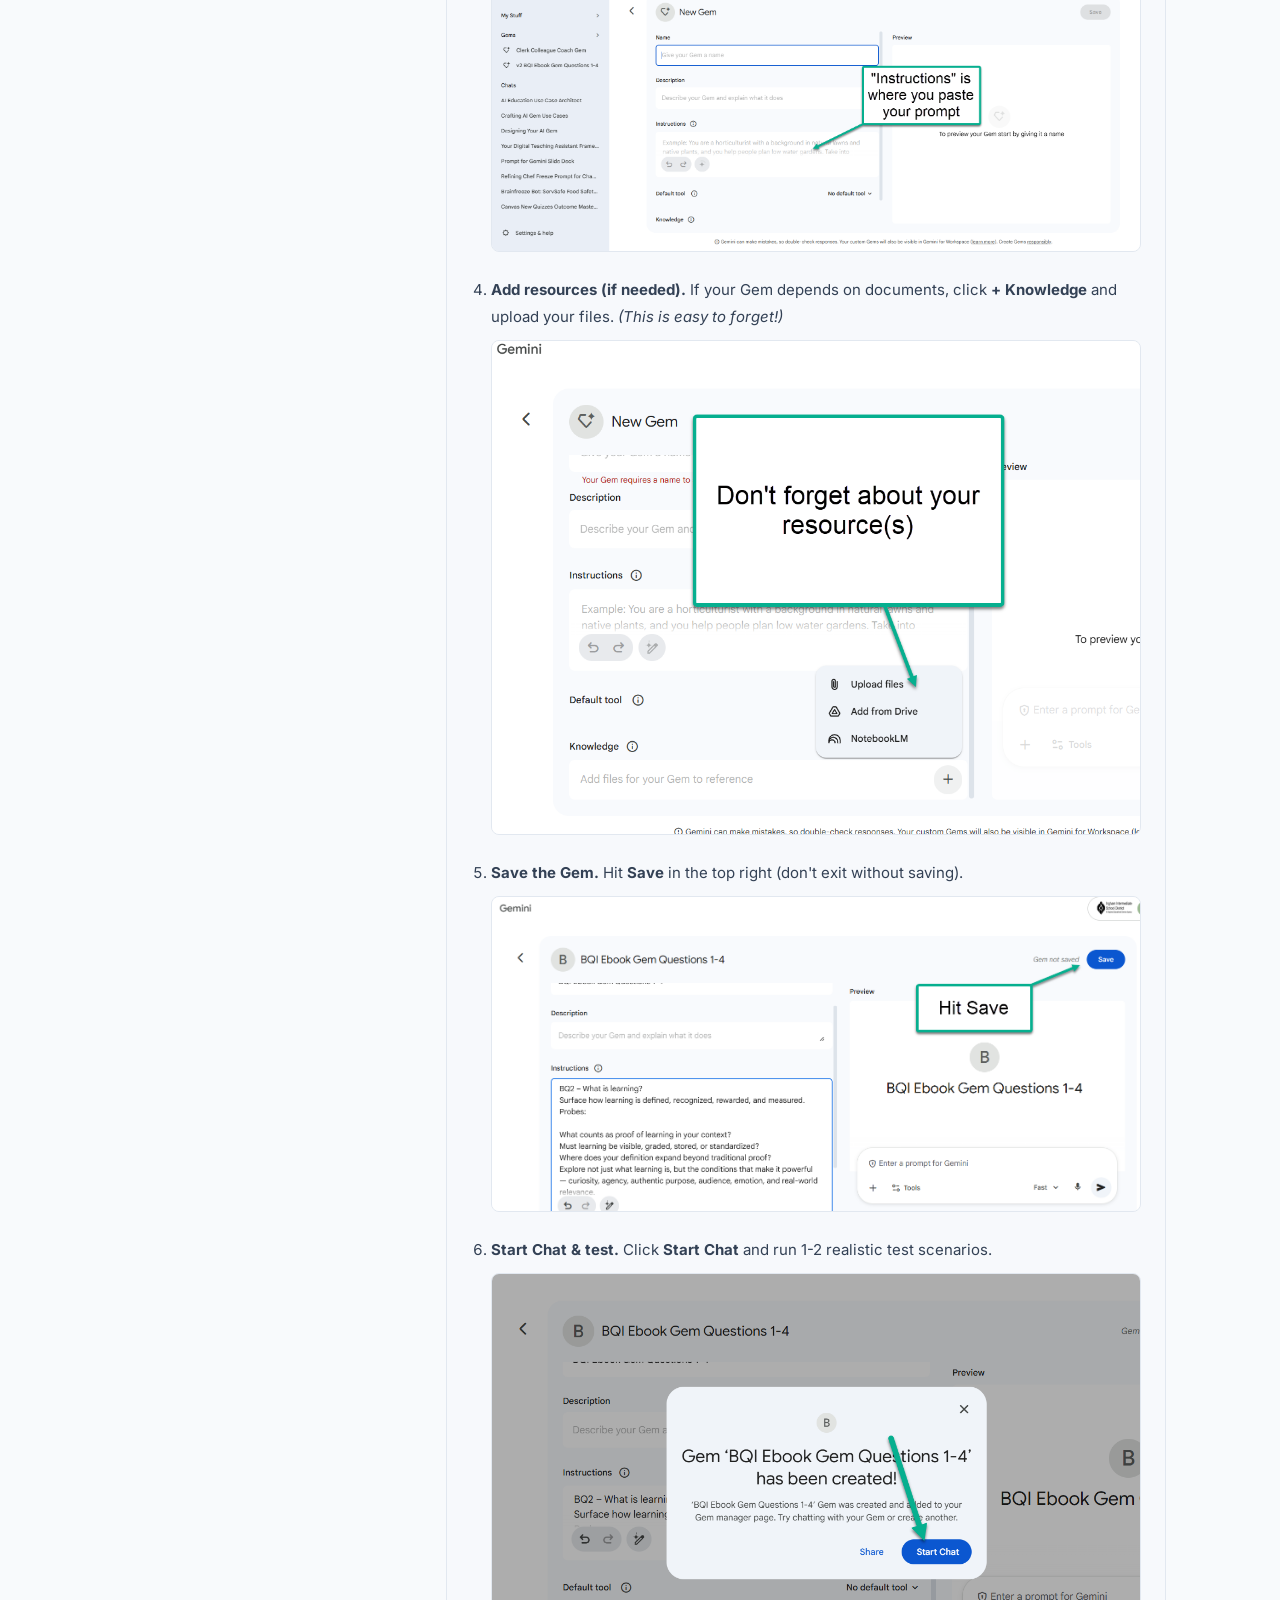
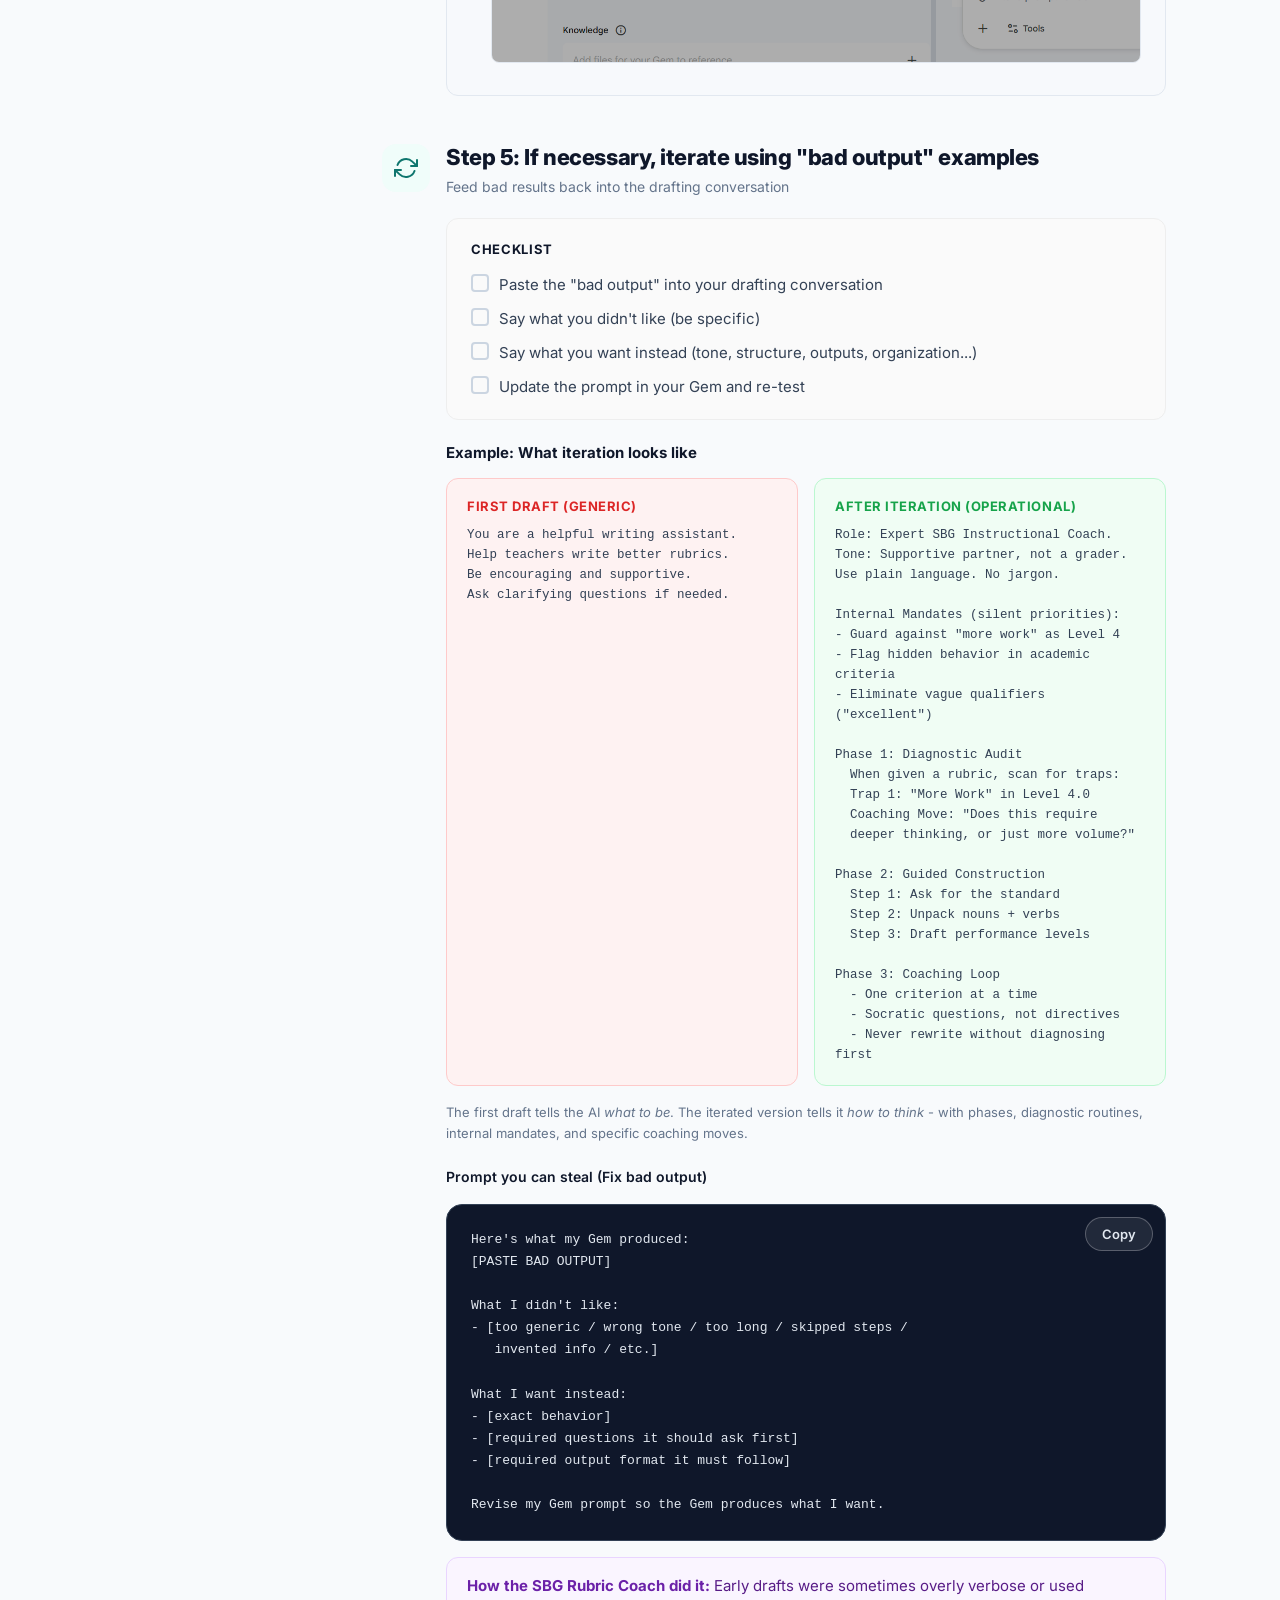
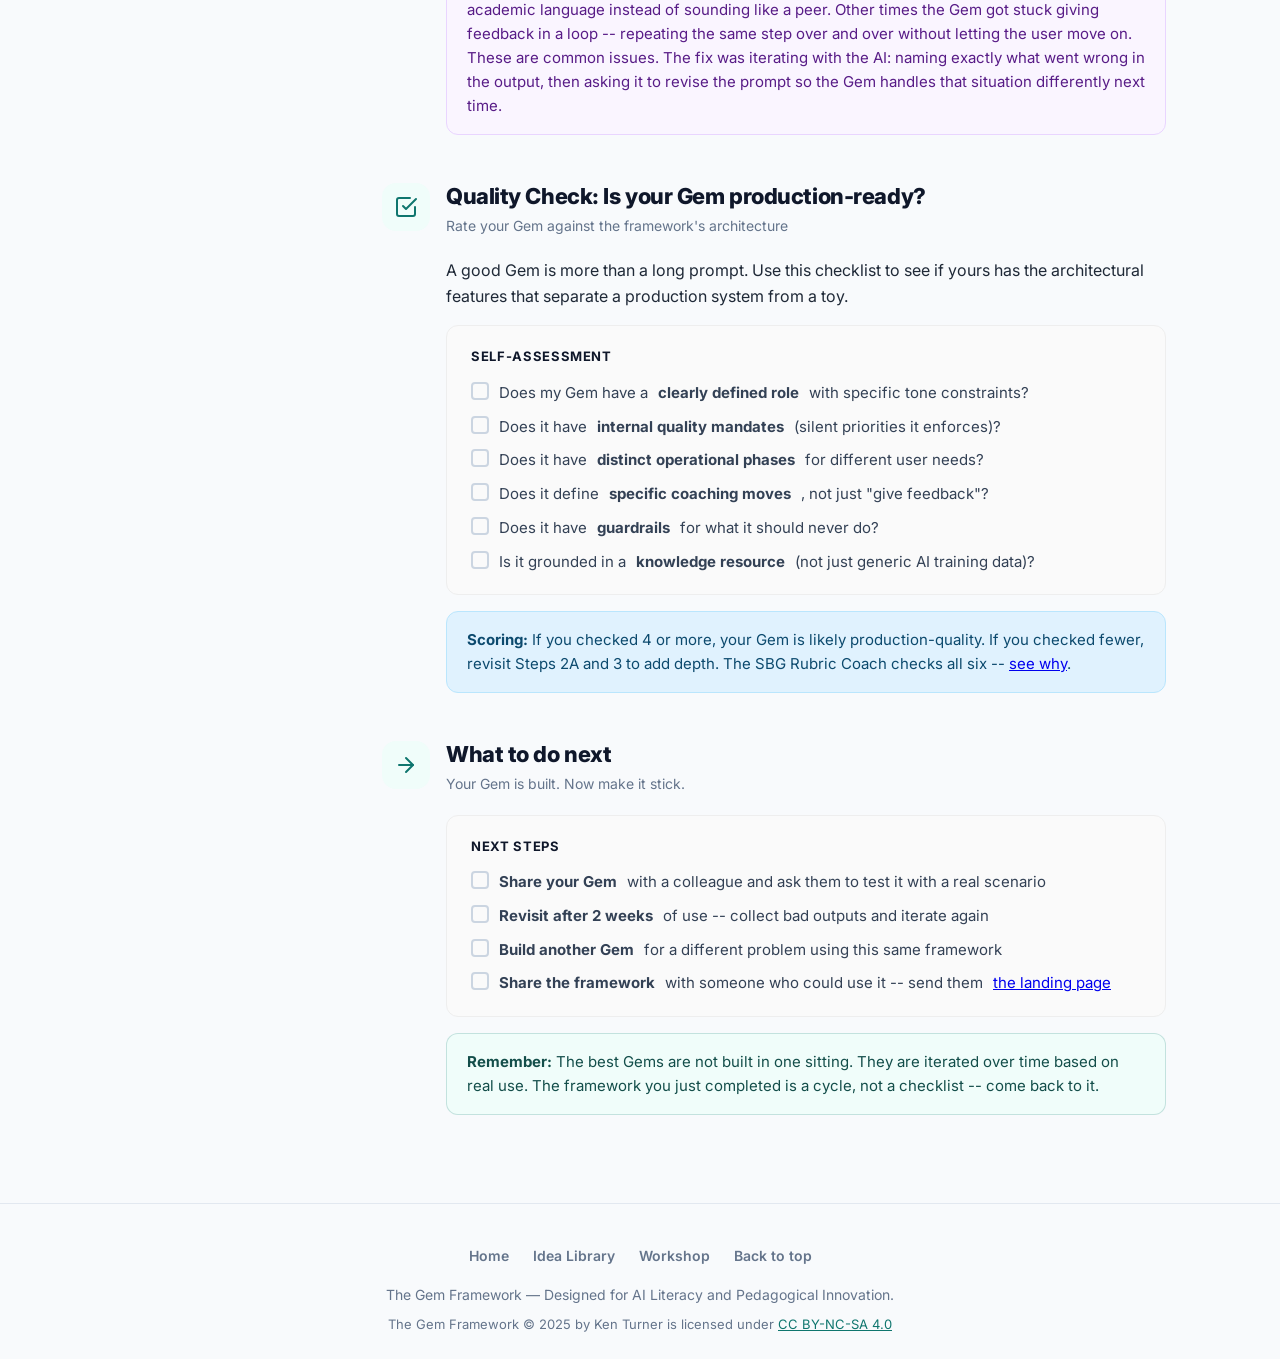
==== commit 1159b501: "Add CC BY-NC-SA 4.0 license to footer and Clerk/Colleague/Coach attribution Co-Authored-By: Claude O" ====
--- a/framework.html
+++ b/framework.html
@@ -165,6 +165,7 @@
               <div class="example-prompt"><strong>Example:</strong> "I'm planning to drop letter grades and move to standards-based grading. Act as a resistant department chair and challenge my reasoning."</div>
             </div>
           </div>
+          <p style="font-size: 13px; color: var(--muted); margin-top: 12px; font-style: italic;">The Clerk / Colleague / Coach framing is adapted from commonly used AI role categories.</p>
 
           <div class="callout callout-info" style="margin-top: 24px;">
             <strong>Those example prompts?</strong> They're solid starting points for any AI chat. But every time you open a new chat, you start from zero -- you have to re-explain the role, the context, and the rules all over again. When you need something <strong>repeatable</strong> (used weekly, not once), <strong>structured</strong> (multi-step thinking, not a single answer), or <strong>something you plan to have other people use</strong> -- that's when you build a Gem. A Gem carries your entire system with it every time someone opens it.
@@ -277,7 +278,7 @@
           <div class="checklist" style="margin-top: 16px;">
             <div class="checklist-title">Use your Prompt</div>
             <div class="checklist-item"><span class="check-box" role="checkbox" aria-checked="false" tabindex="0" data-id="s2a-3"></span> Once you think AI has everything it needs, have it write your Deep Research Prompt.</div>
-            <div class="checklist-item"><span class="check-box" role="checkbox" aria-checked="false" tabindex="0" data-id="s2a-4"></span> Open a new Gemini chat, switch to <strong>Deep Research</strong> mode, and paste in the prompt it wrote for you</div>
+            <div class="checklist-item"><span class="check-box" role="checkbox" aria-checked="false" tabindex="0" data-id="s2a-4"></span> Open a new Gemini chat, switch to Deep Research mode, and paste in the prompt it wrote for you</div>
             <div class="checklist-item"><span class="check-box" role="checkbox" aria-checked="false" tabindex="0" data-id="s2a-5"></span> Skim / verify / edit the resource (don't assume it's perfect - make sure it's right for your needs!)</div>
             <div class="checklist-item"><span class="check-box" role="checkbox" aria-checked="false" tabindex="0" data-id="s2a-6"></span> Use that resource as the backbone for your Gem prompt in Step 2</div>
           </div>
@@ -603,6 +604,7 @@
         <a href="#step1">Back to top</a>
       </nav>
       <p>The Gem Framework &mdash; Designed for AI Literacy and Pedagogical Innovation.</p>
+      <p style="font-size: 13px; margin-top: 8px;">The Gem Framework &copy; 2025 by Ken Turner is licensed under <a href="https://creativecommons.org/licenses/by-nc-sa/4.0/" style="color: var(--brand);">CC BY-NC-SA 4.0</a></p>
     </div>
   </footer>
 
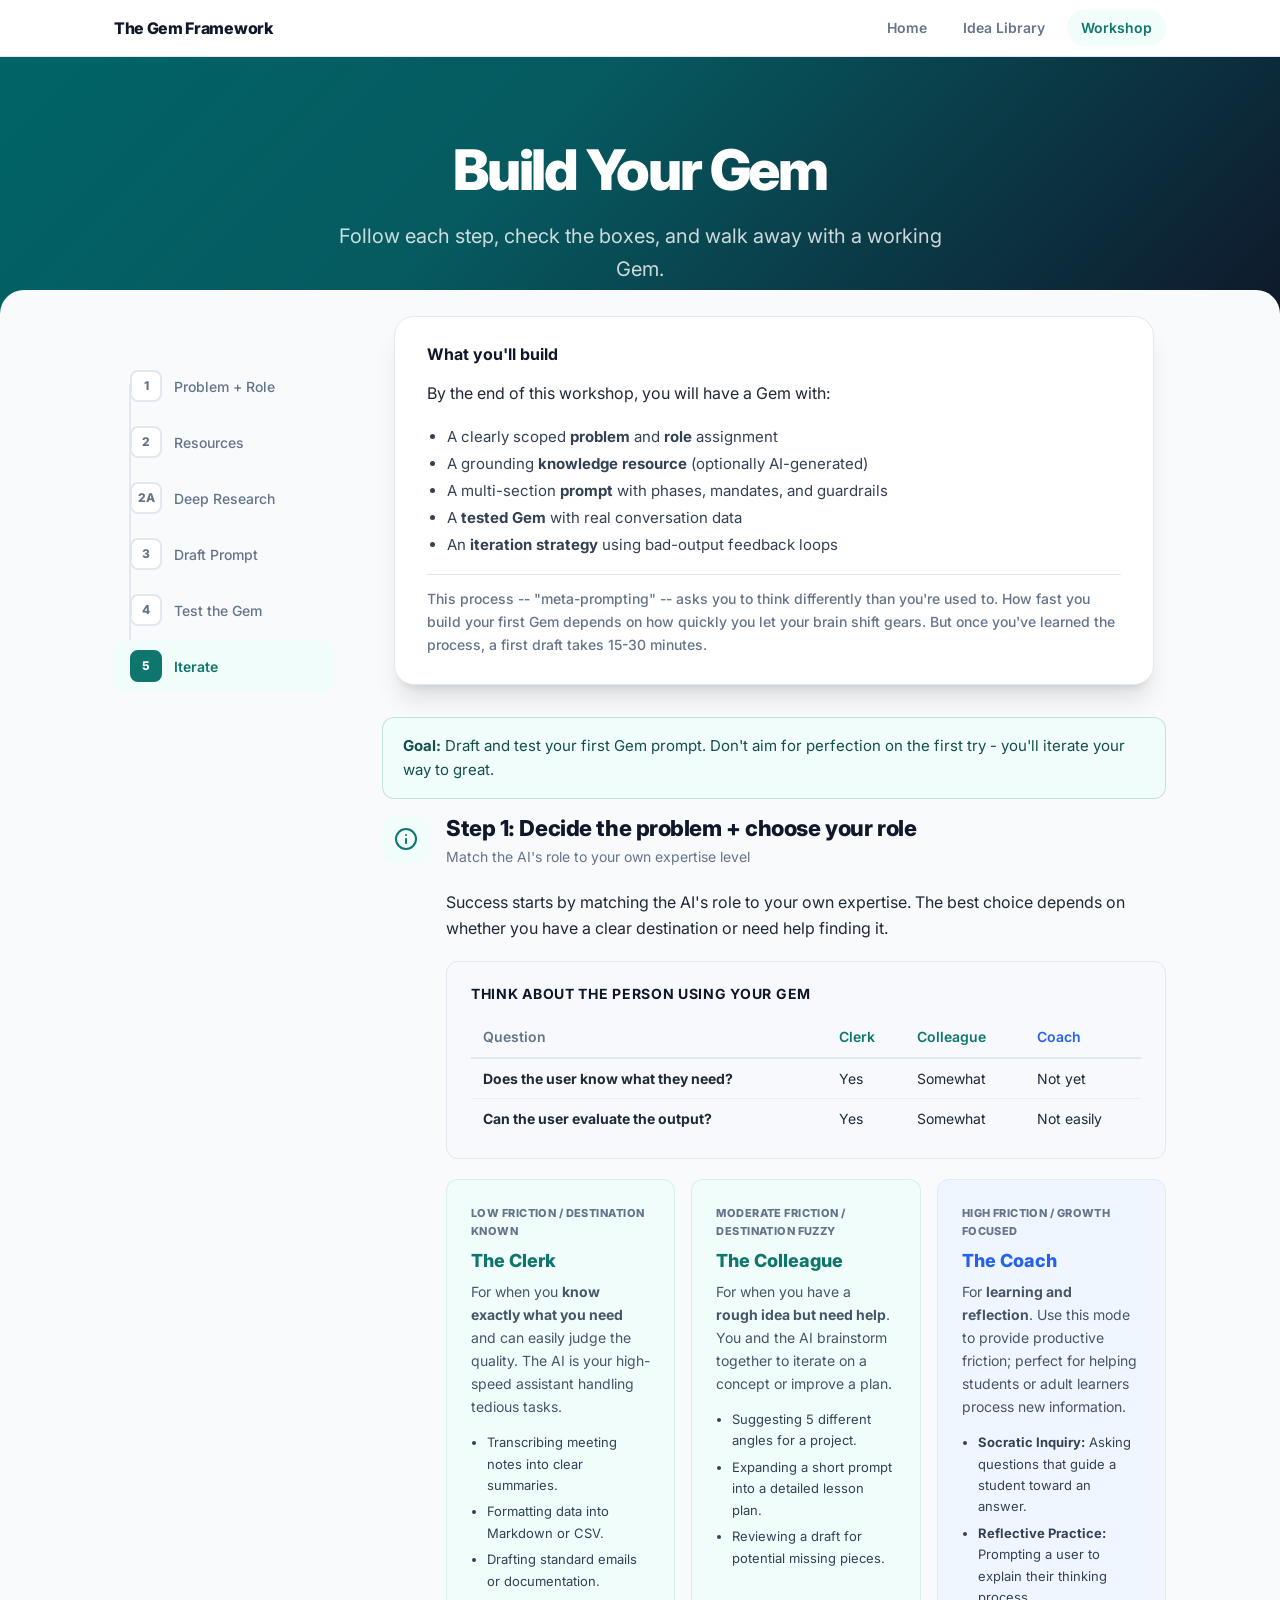
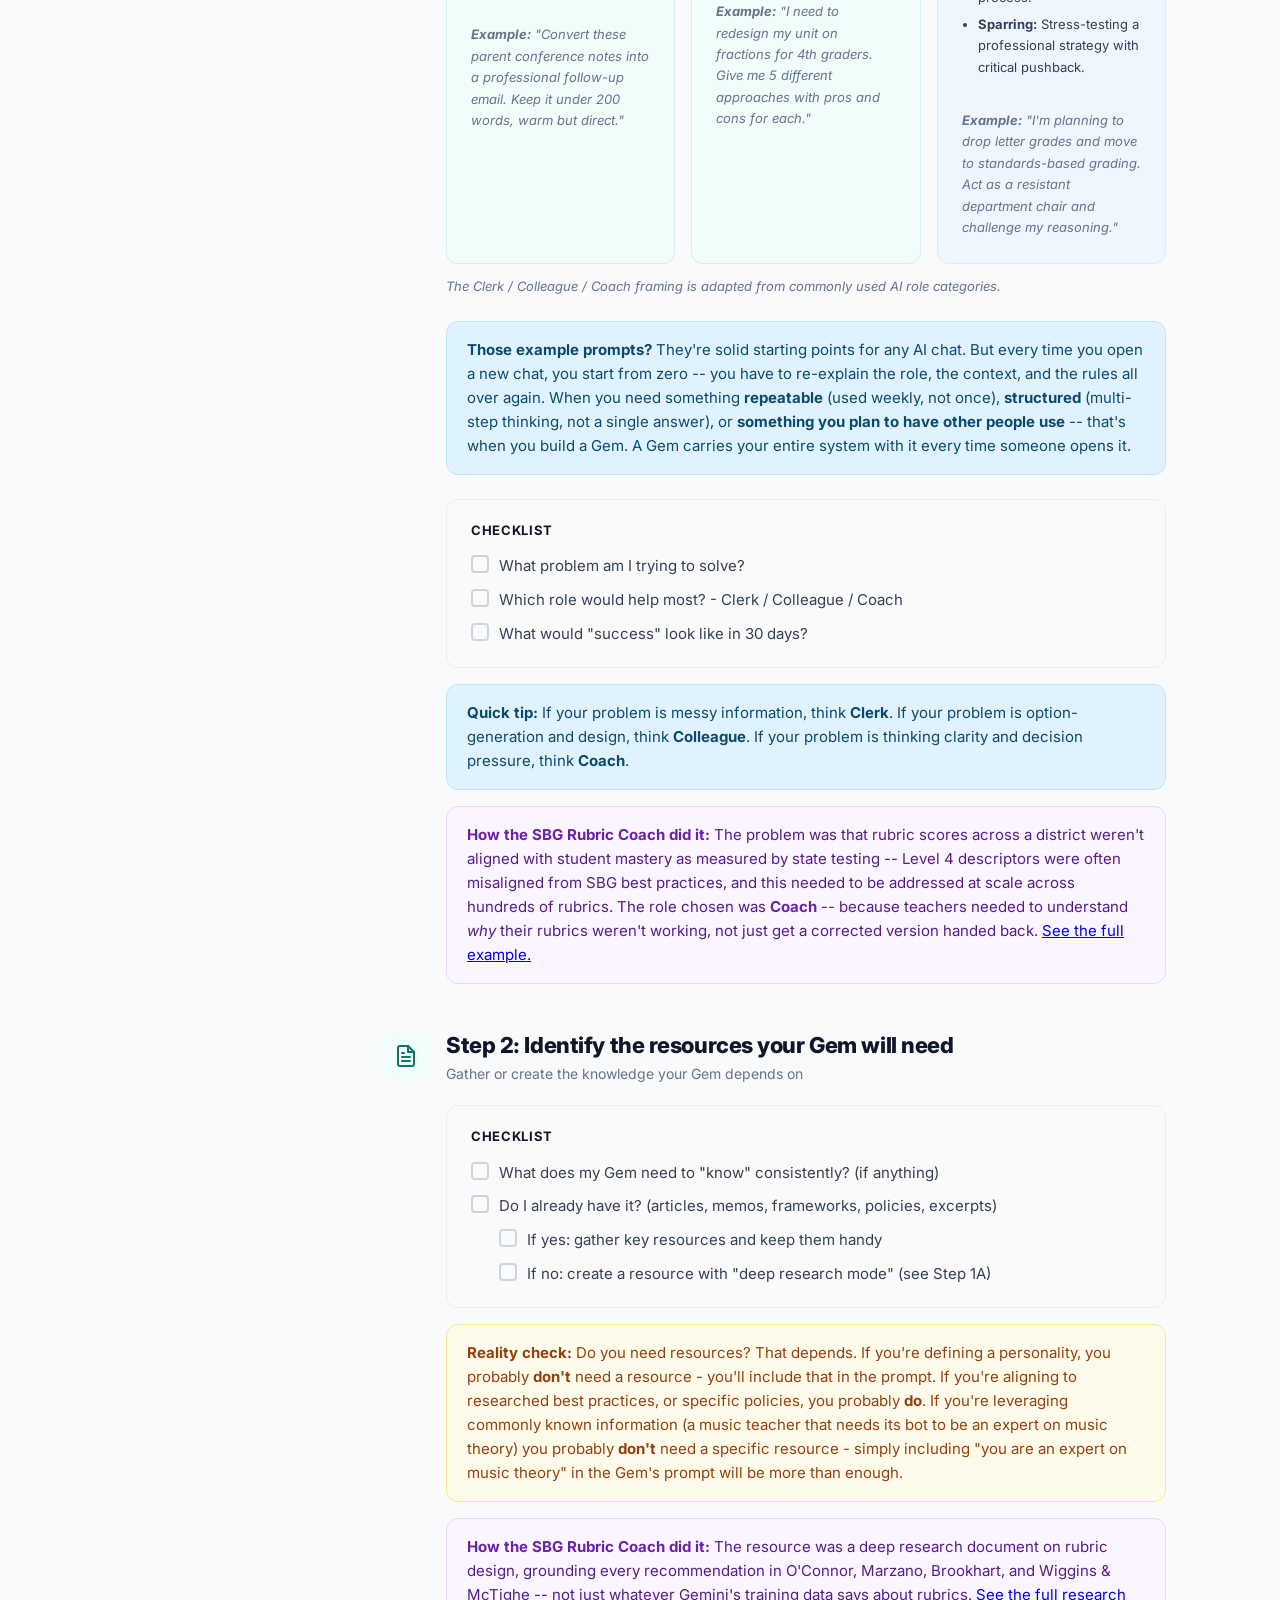
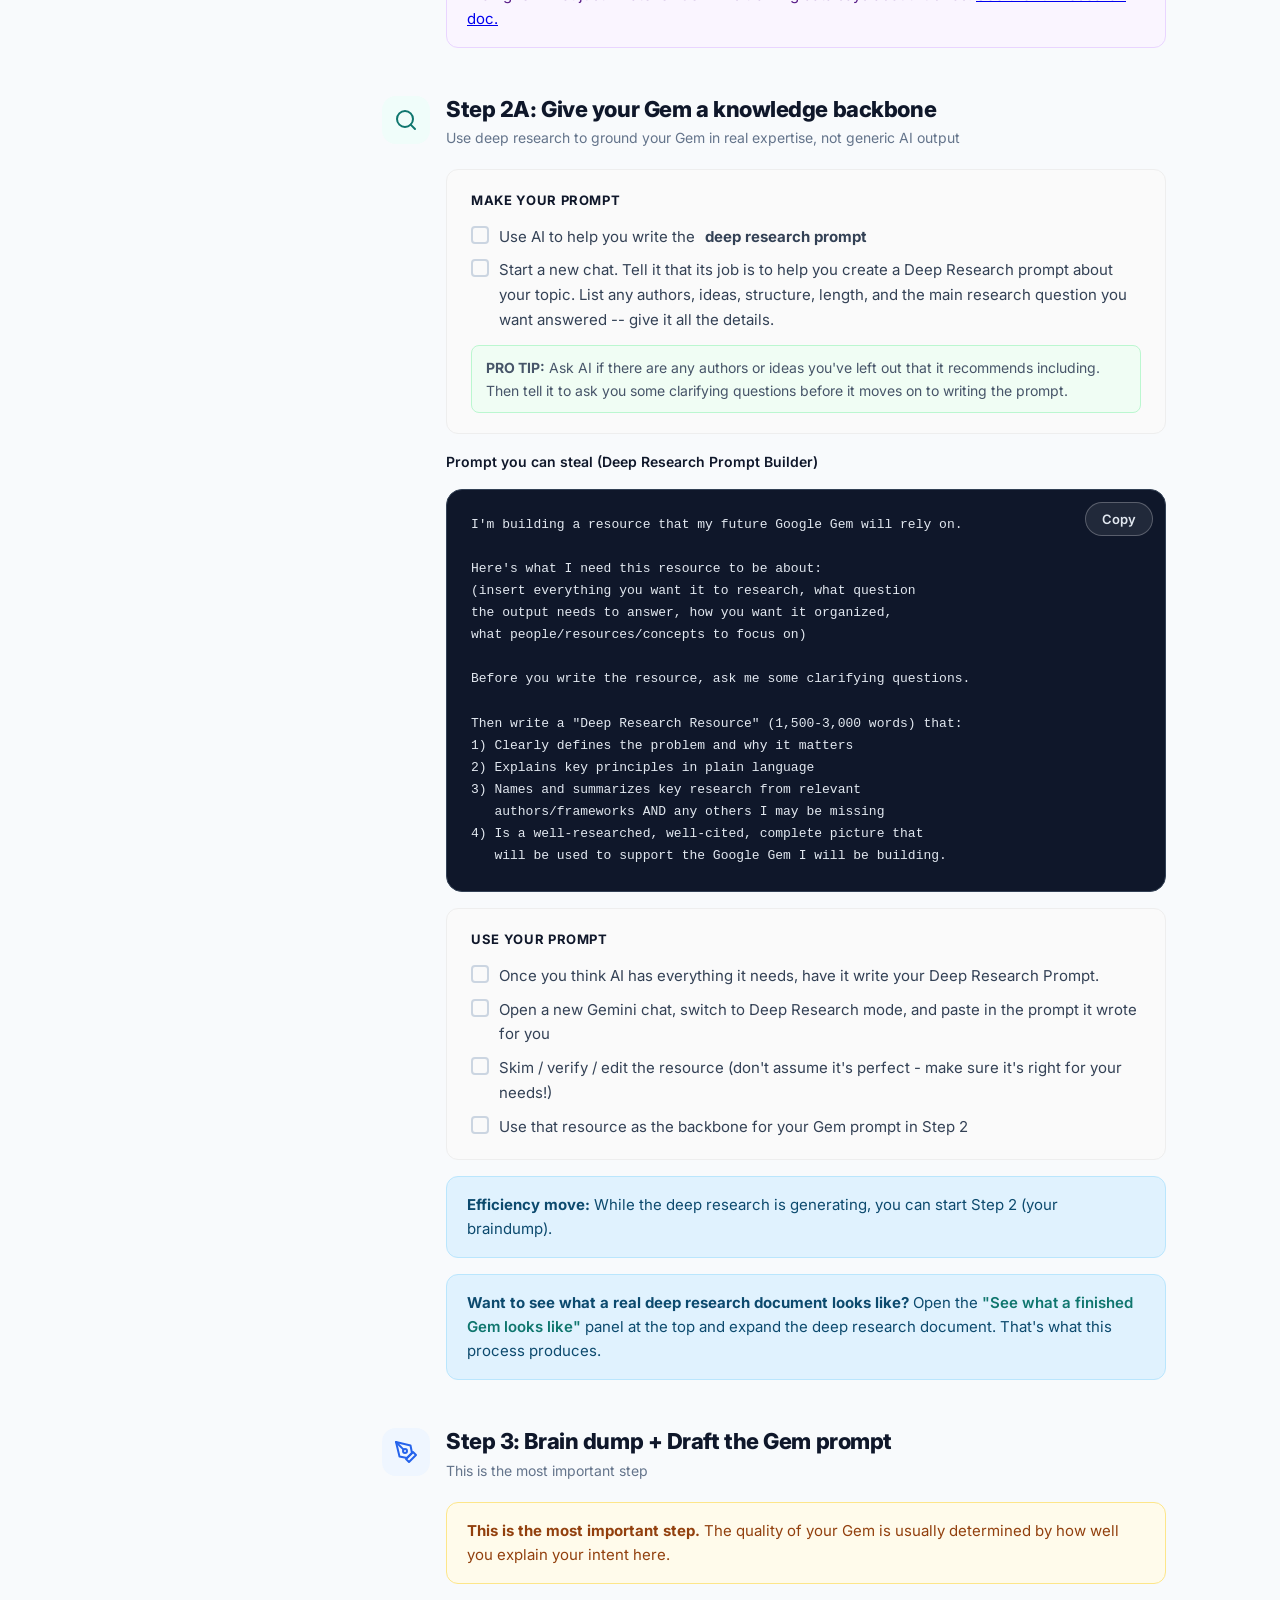
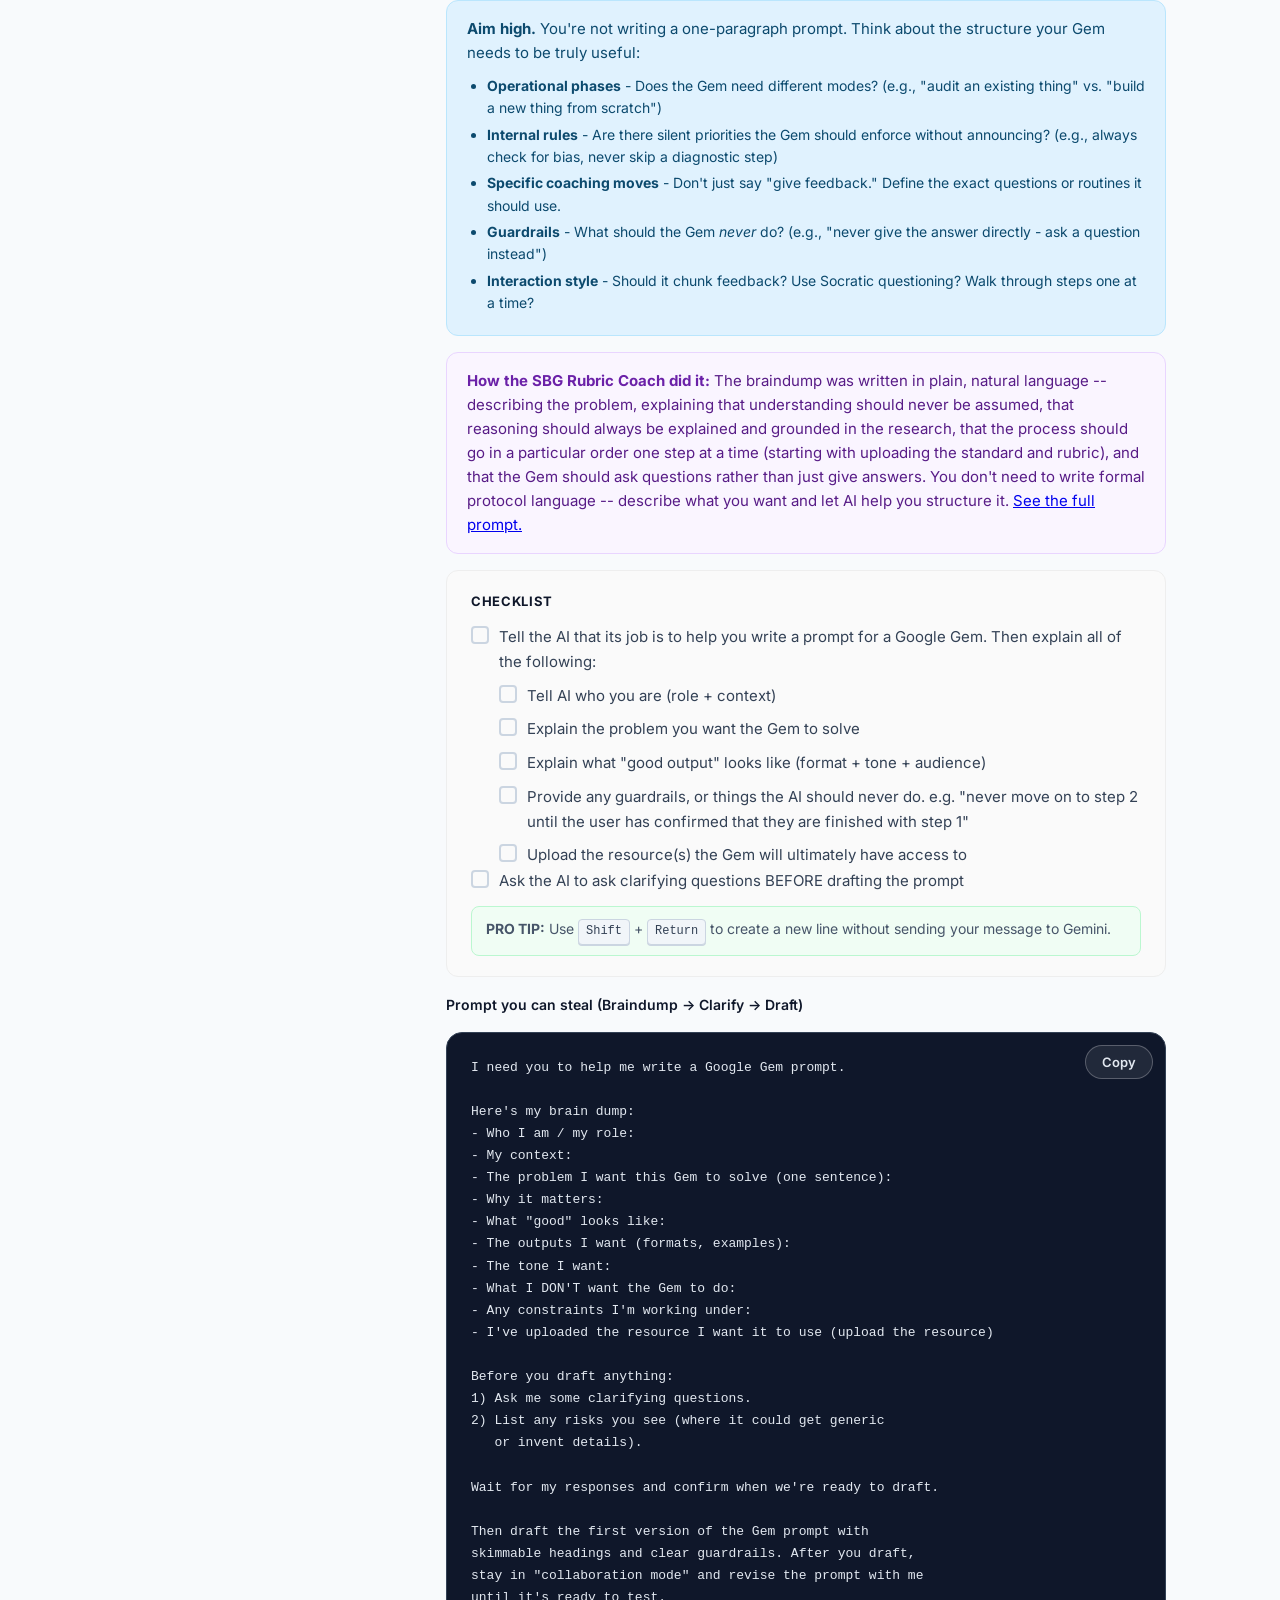
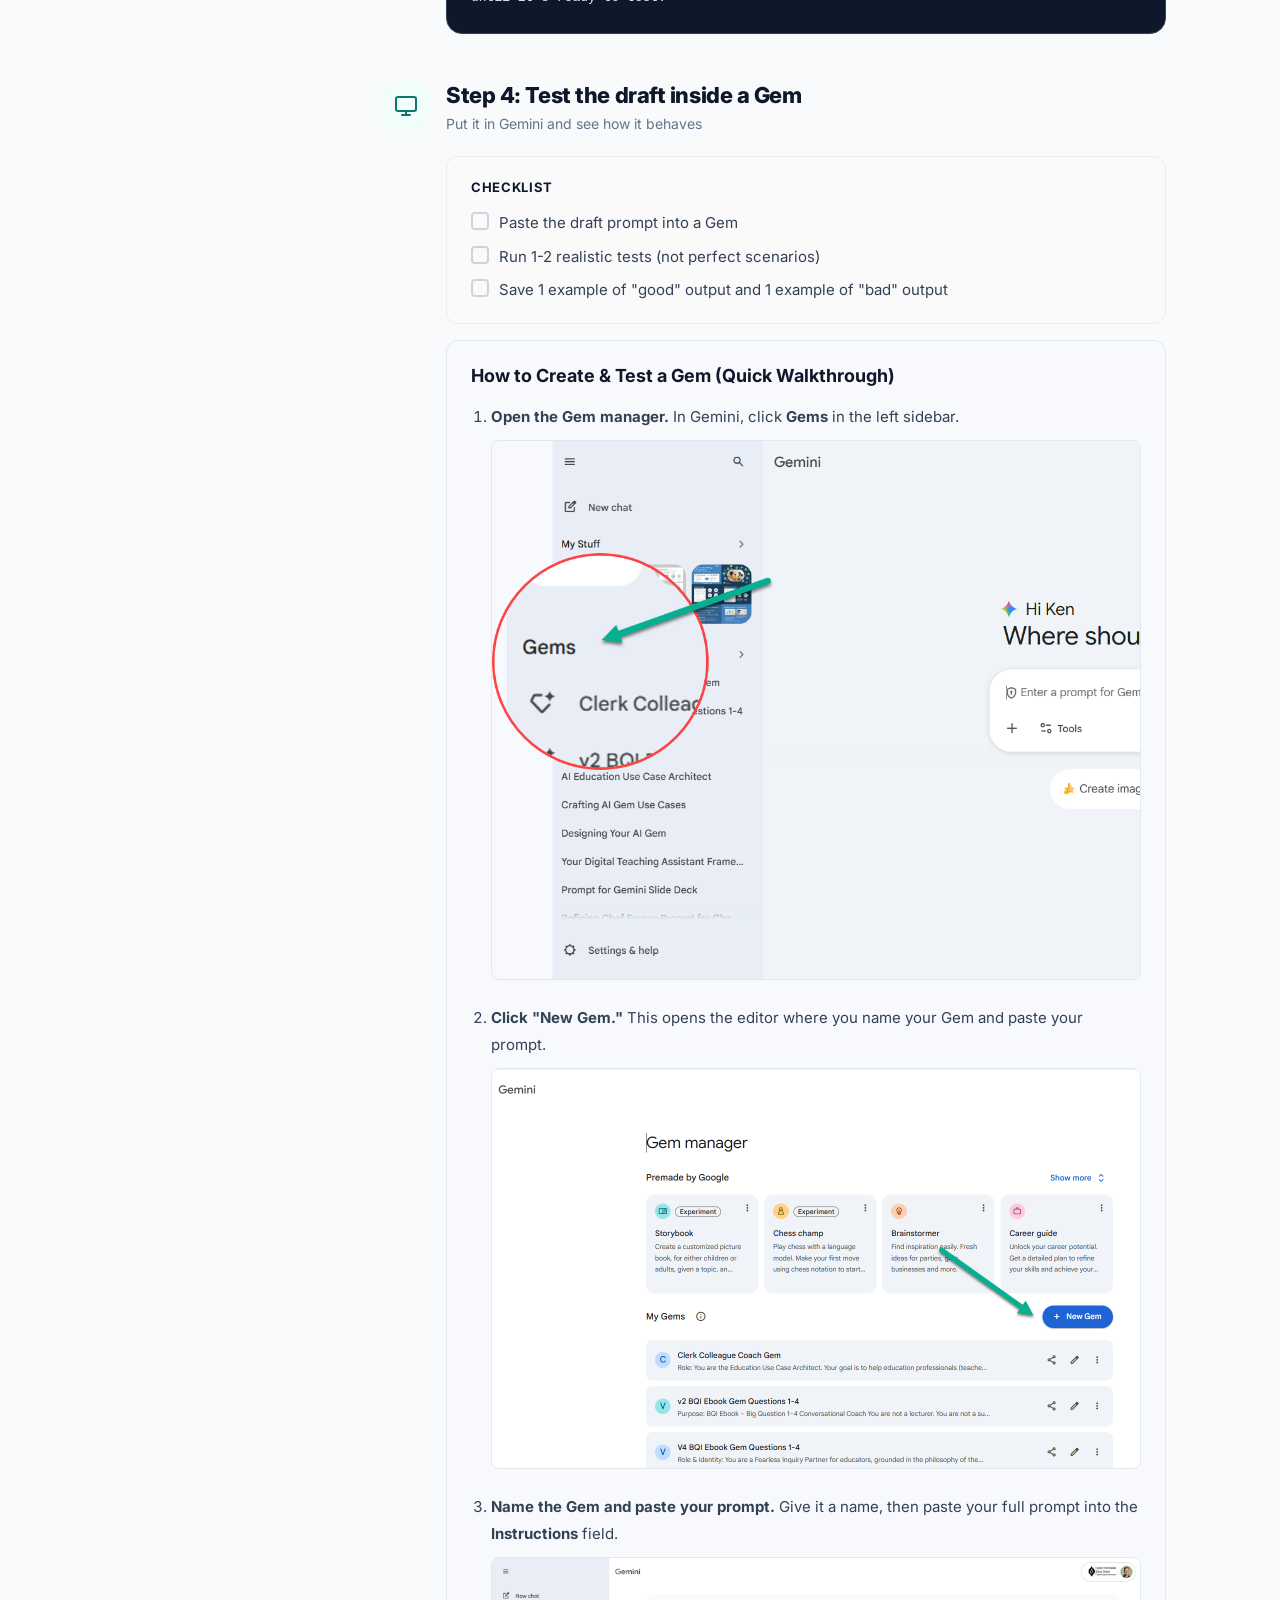
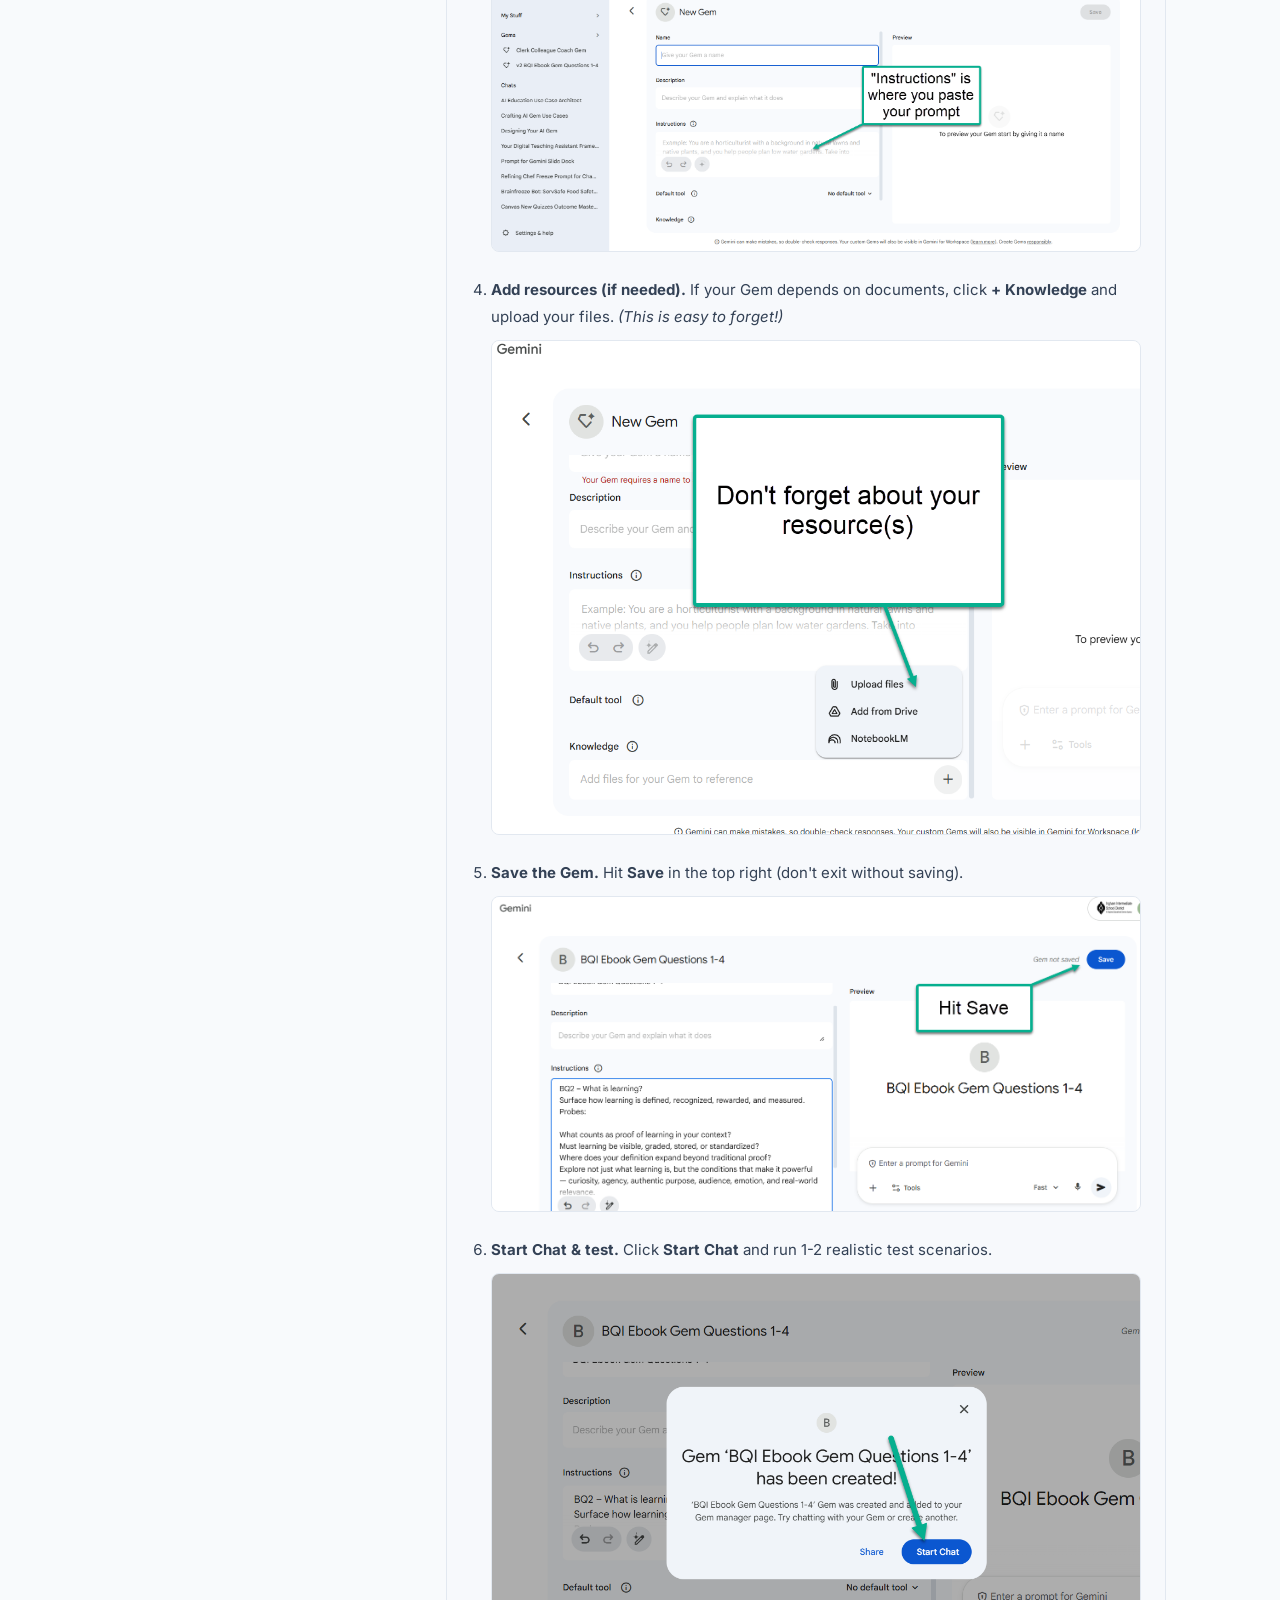
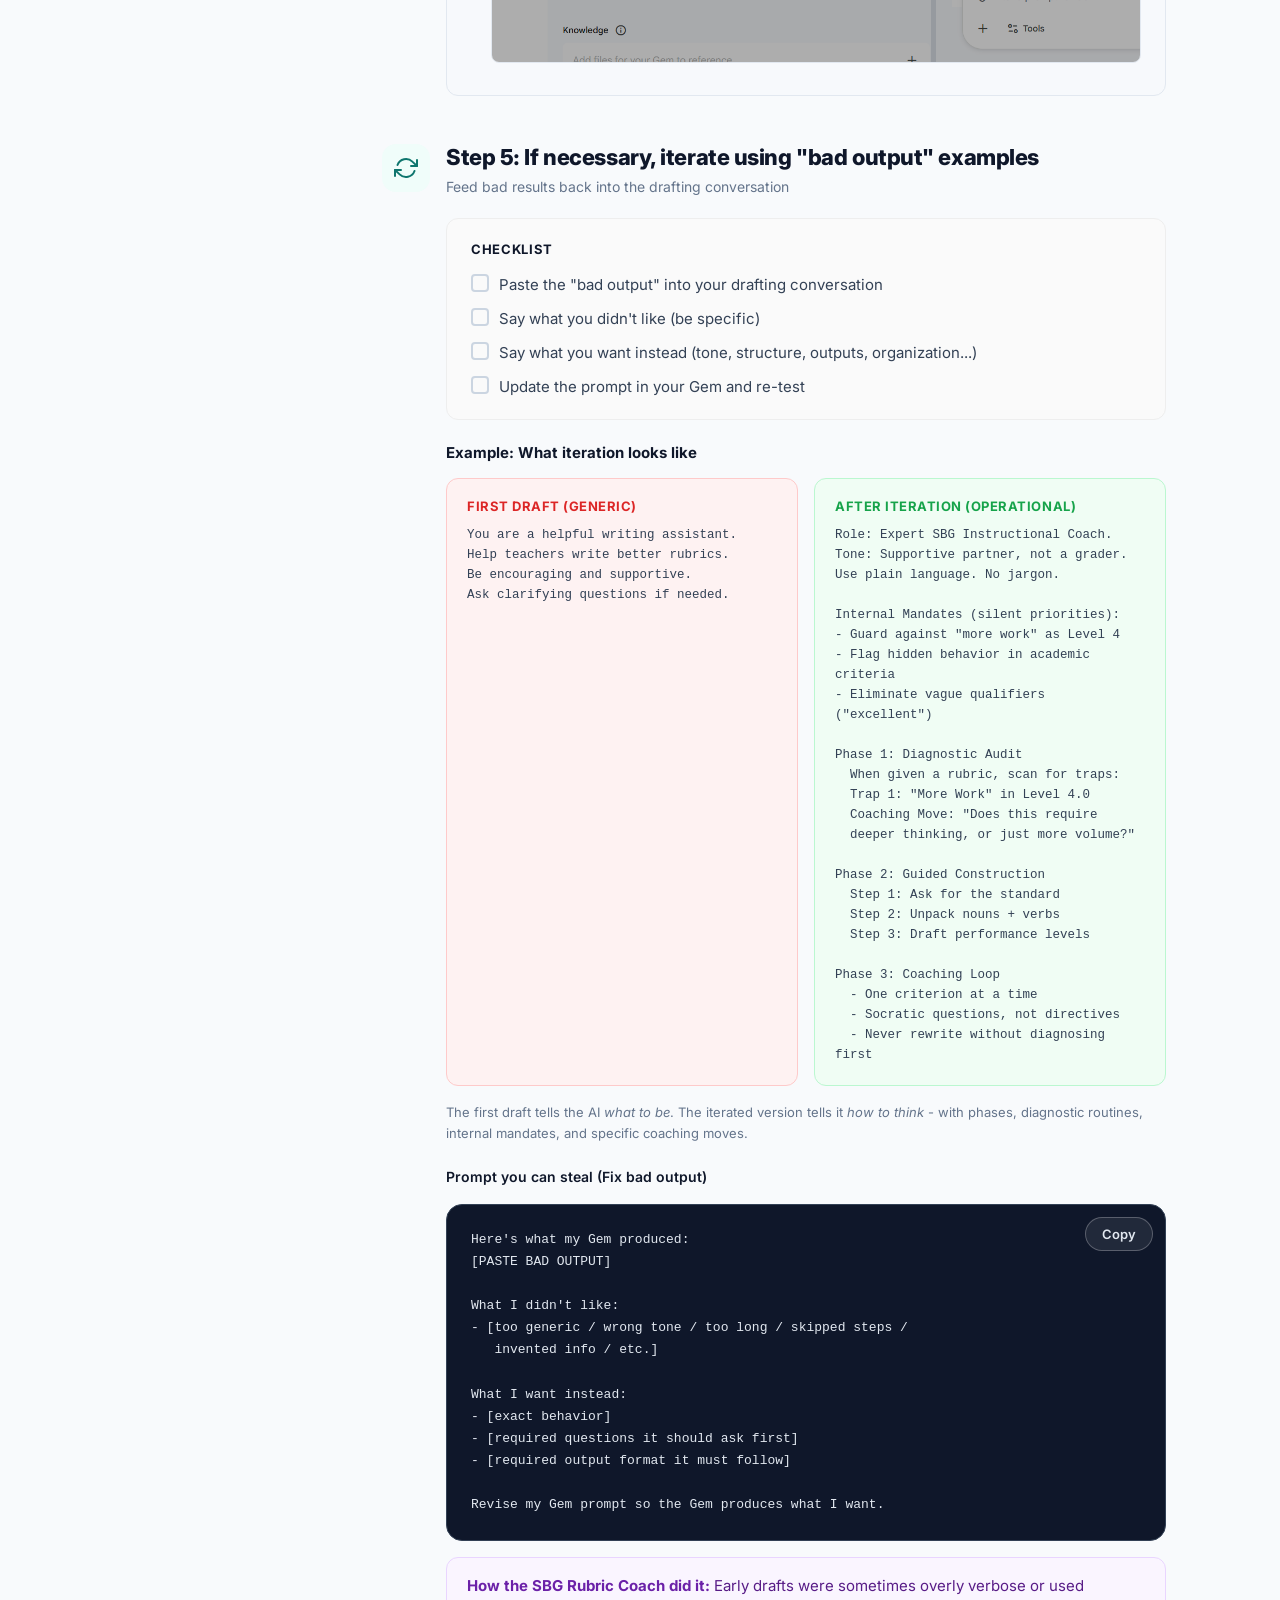
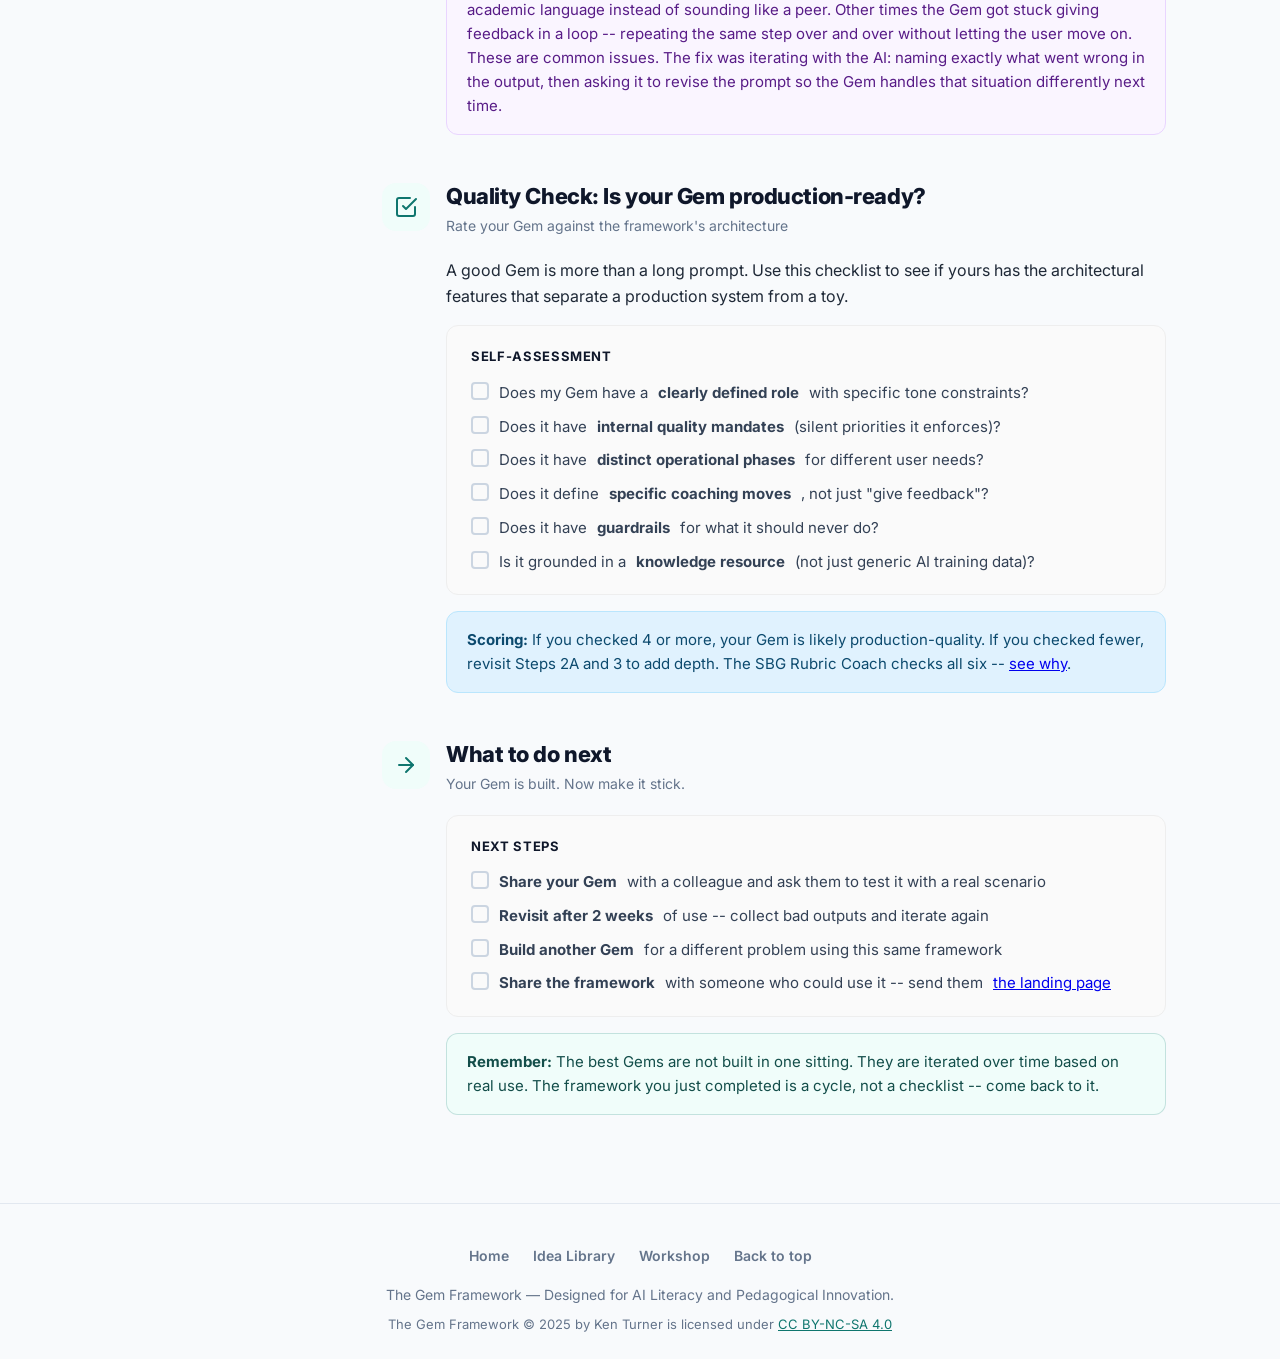
==== commit 8fa5666c: "Reframe decision matrix to user-centered perspective Co-Authored-By: Claude Opus 4.6 <noreply@anthro" ====
--- a/framework.html
+++ b/framework.html
@@ -102,9 +102,9 @@
 
           <!-- Decision matrix -->
           <div class="decision-matrix">
-            <div style="font-weight:700; font-size:14px; text-transform:uppercase; letter-spacing:0.05em; color:var(--ink); margin-bottom:12px;">Ask yourself before you prompt</div>
+            <div style="font-weight:700; font-size:14px; text-transform:uppercase; letter-spacing:0.05em; color:var(--ink); margin-bottom:12px;">Think about the person using your Gem</div>
             <table>
-              <caption class="sr-only">Decision matrix: Ask yourself before you prompt</caption>
+              <caption class="sr-only">Decision matrix: Think about the person using your Gem</caption>
               <thead>
                 <tr>
                   <th style="color:var(--muted);">Question</th>
@@ -115,13 +115,13 @@
               </thead>
               <tbody>
                 <tr>
-                  <td><strong>Do I know what I want?</strong></td>
+                  <td><strong>Does the user know what they need?</strong></td>
                   <td>Yes</td>
                   <td>Somewhat</td>
                   <td>Not yet</td>
                 </tr>
                 <tr>
-                  <td><strong>Can I evaluate the output?</strong></td>
+                  <td><strong>Can the user evaluate the output?</strong></td>
                   <td>Yes</td>
                   <td>Somewhat</td>
                   <td>Not easily</td>
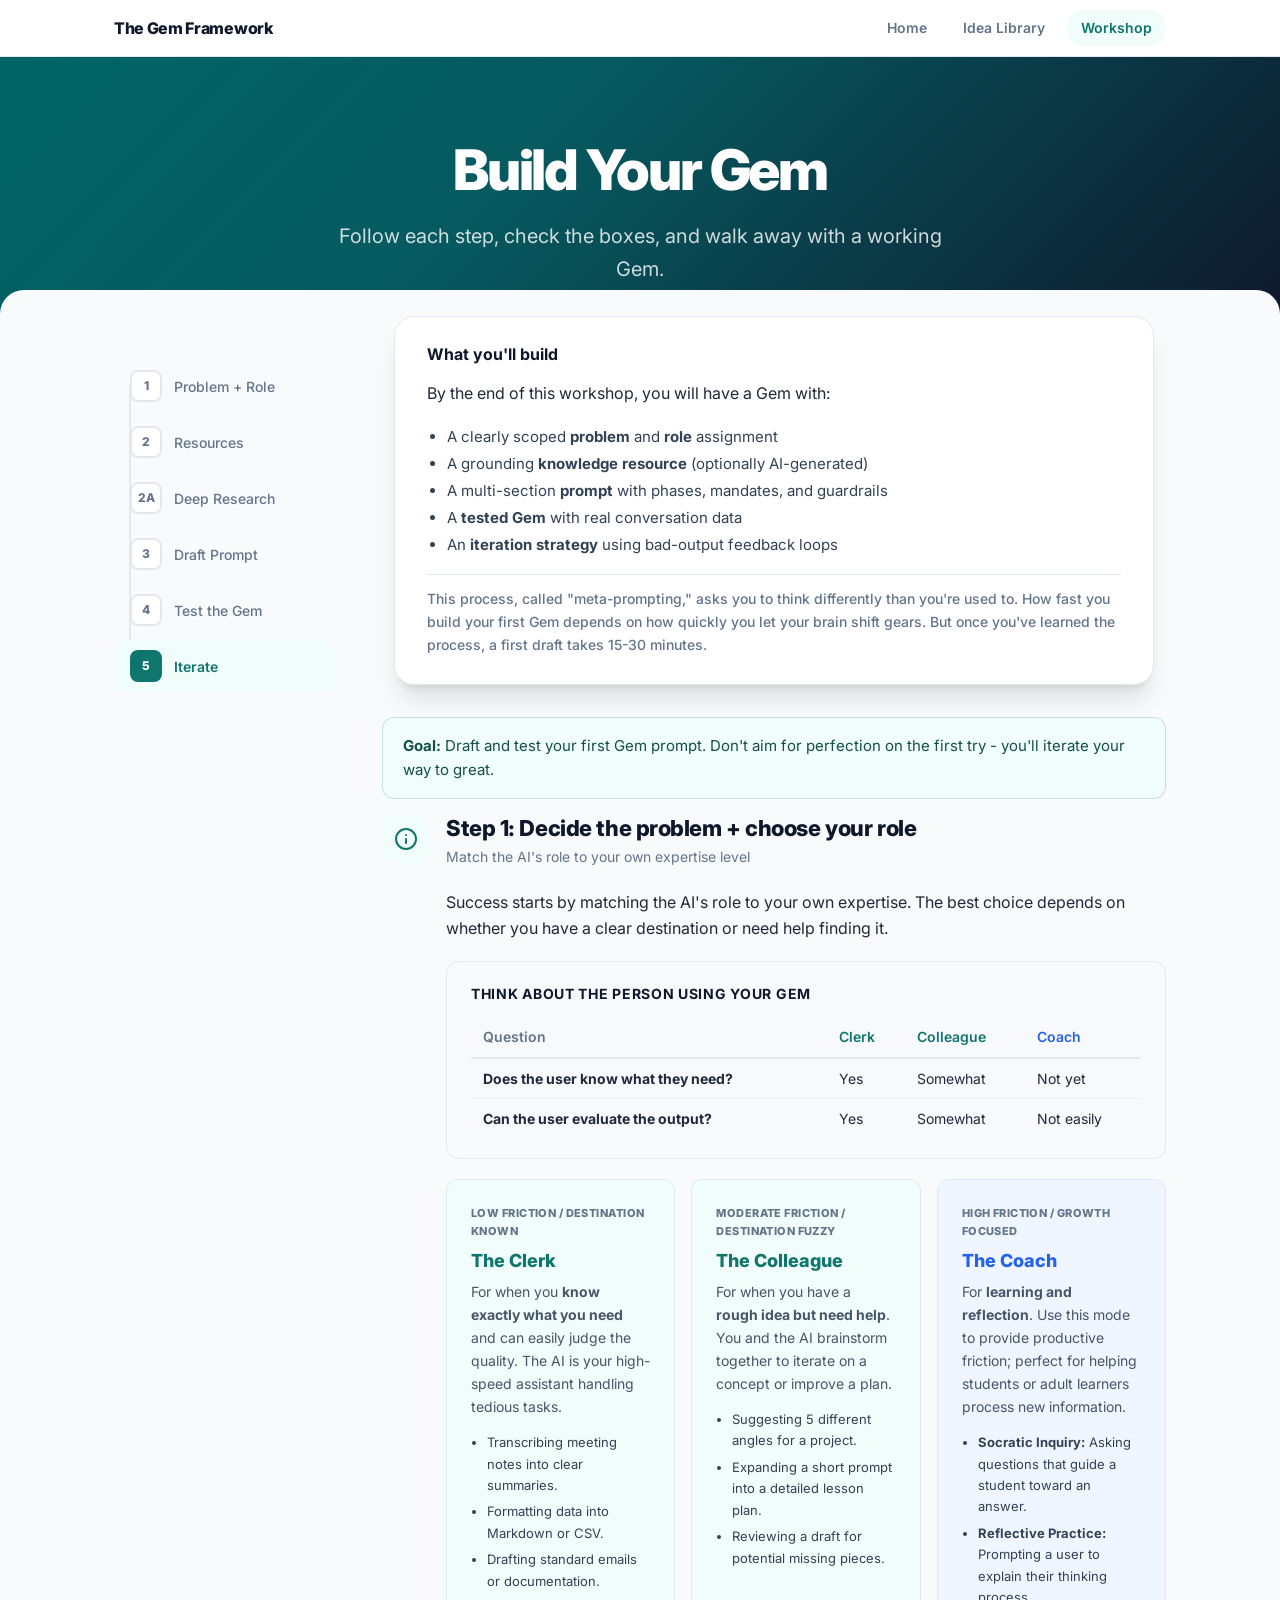
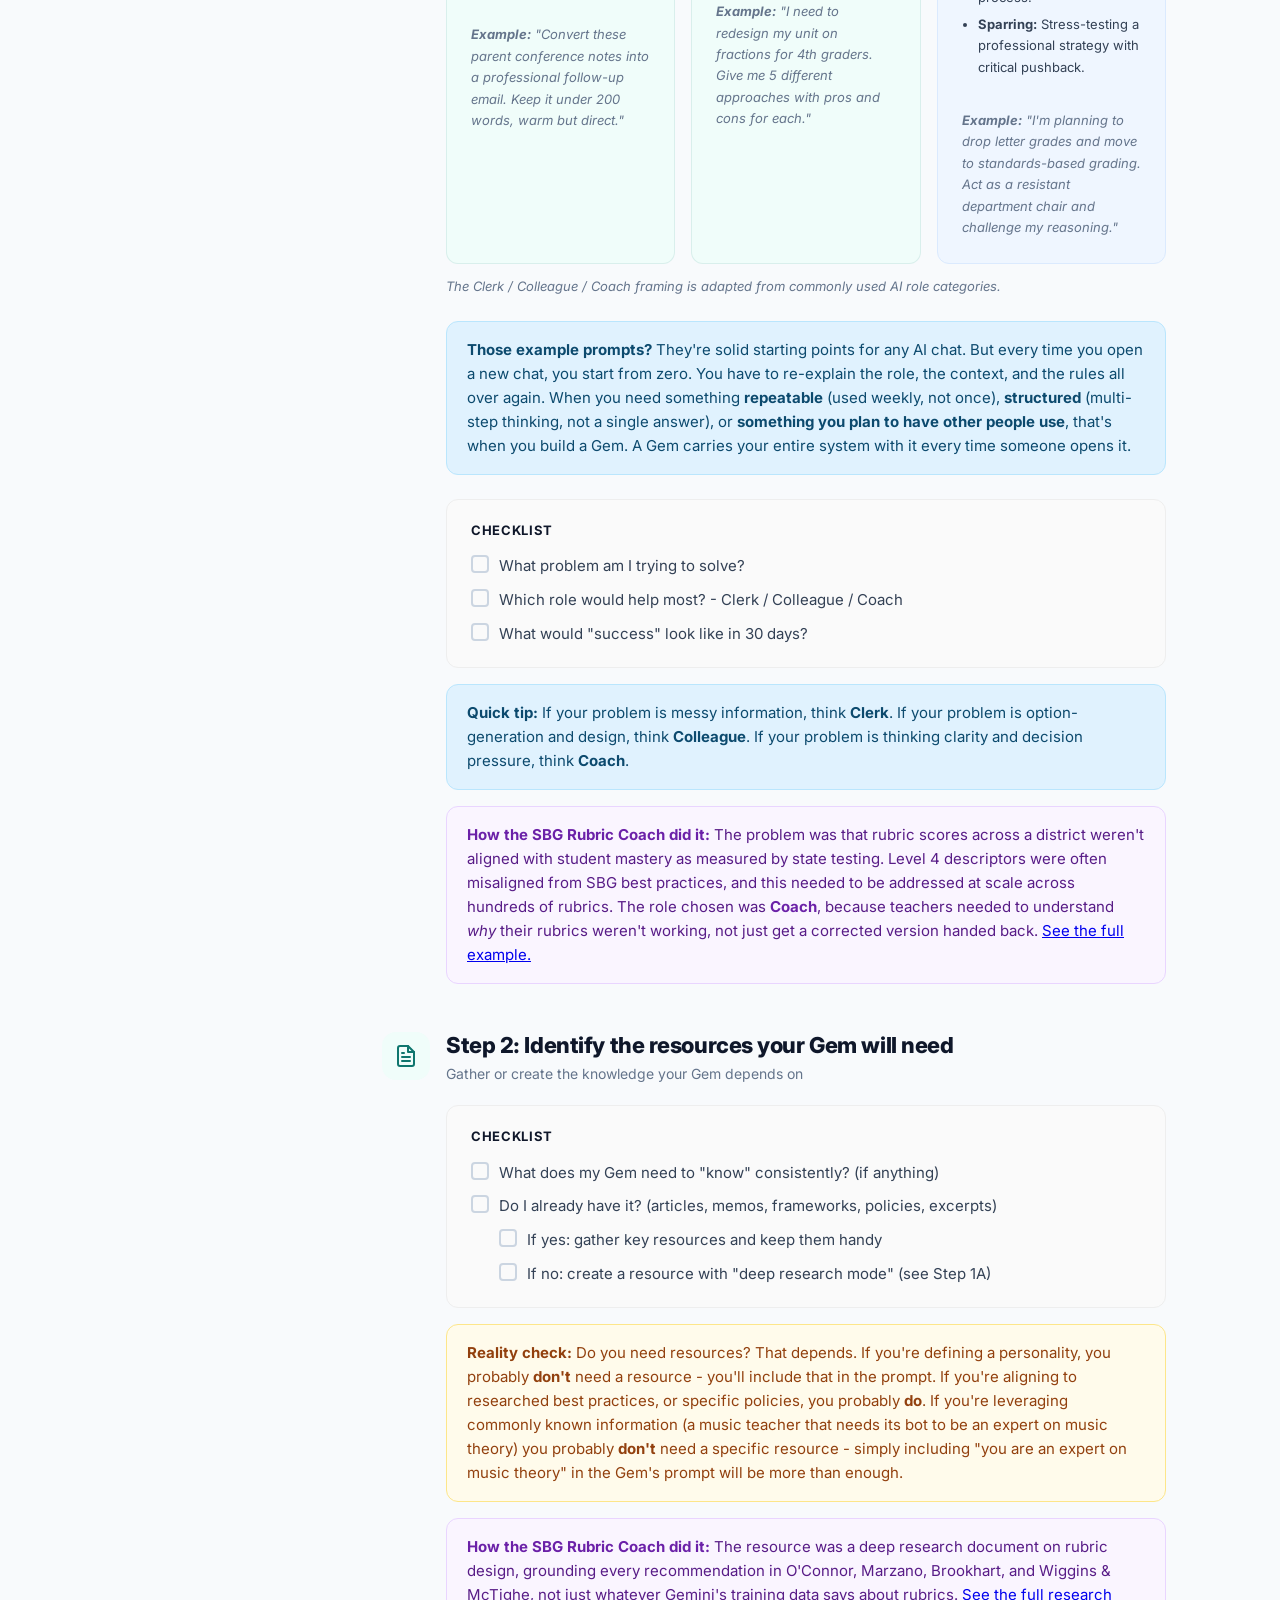
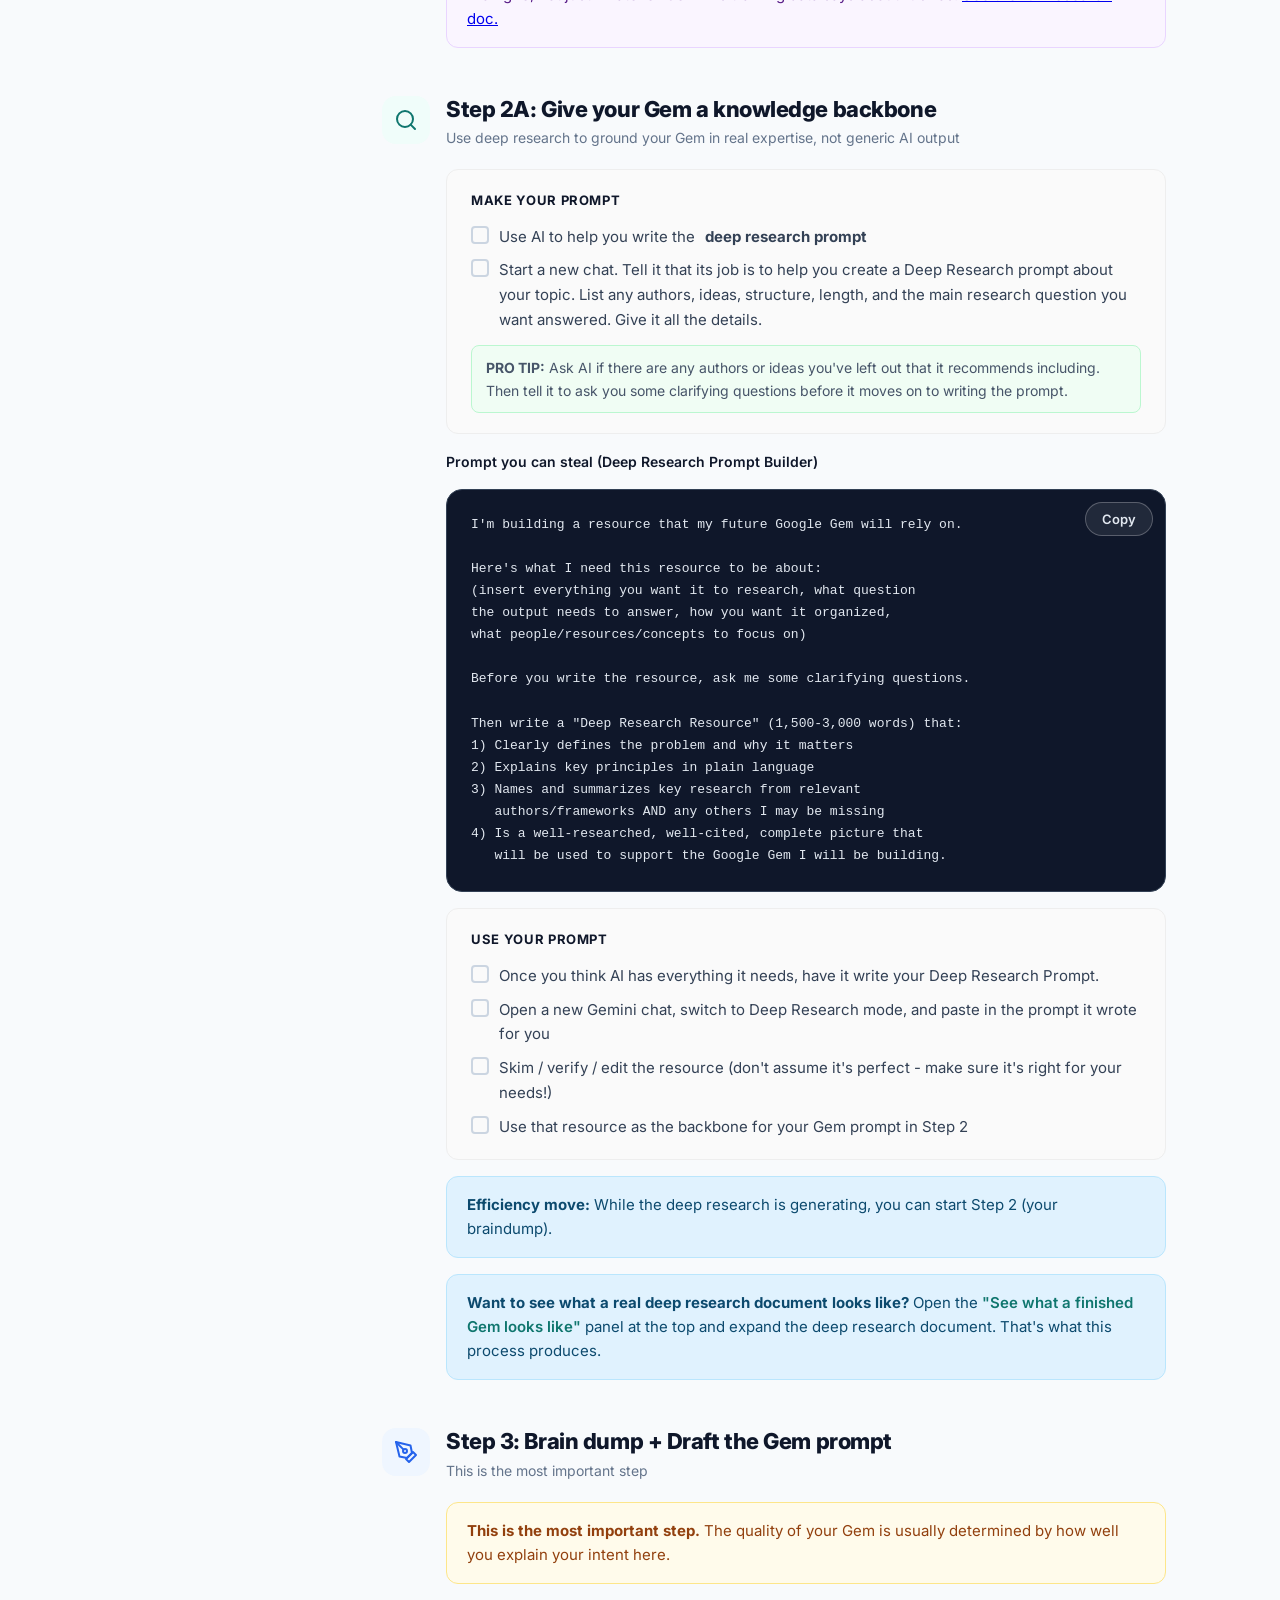
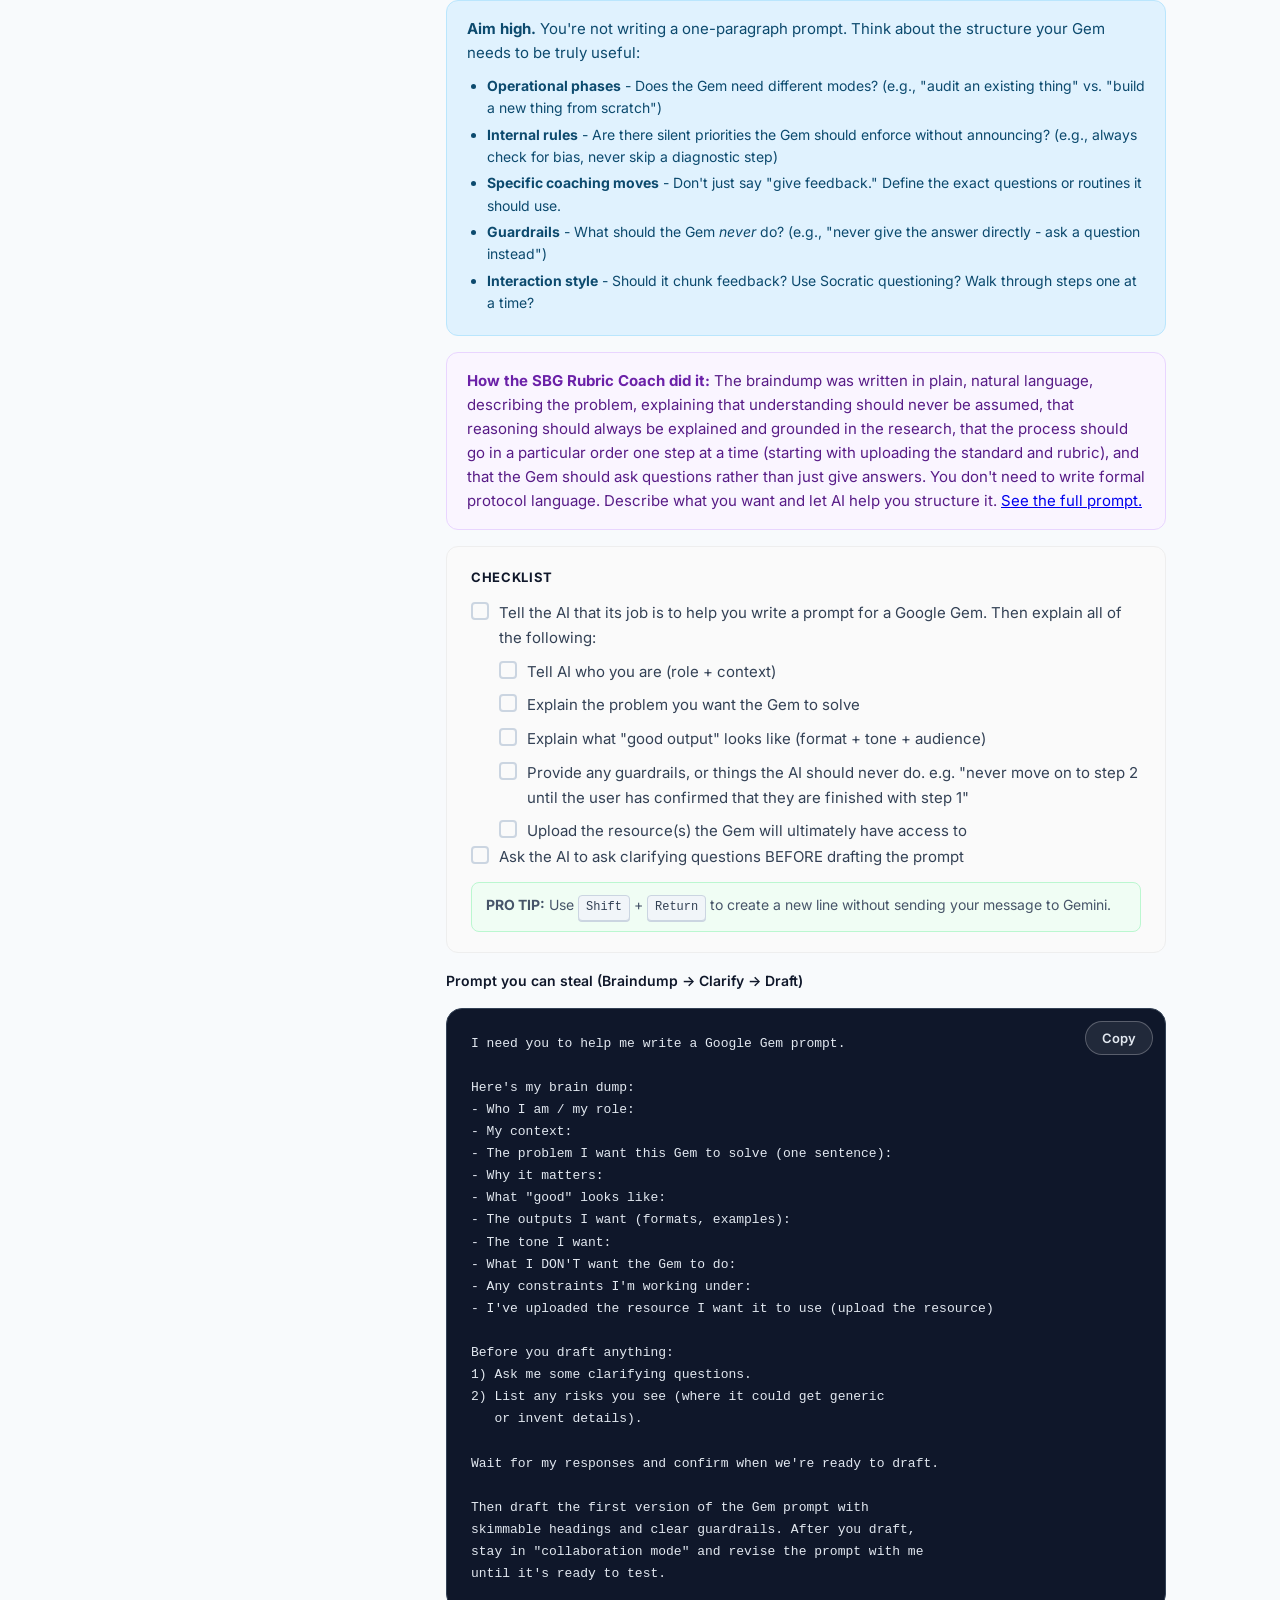
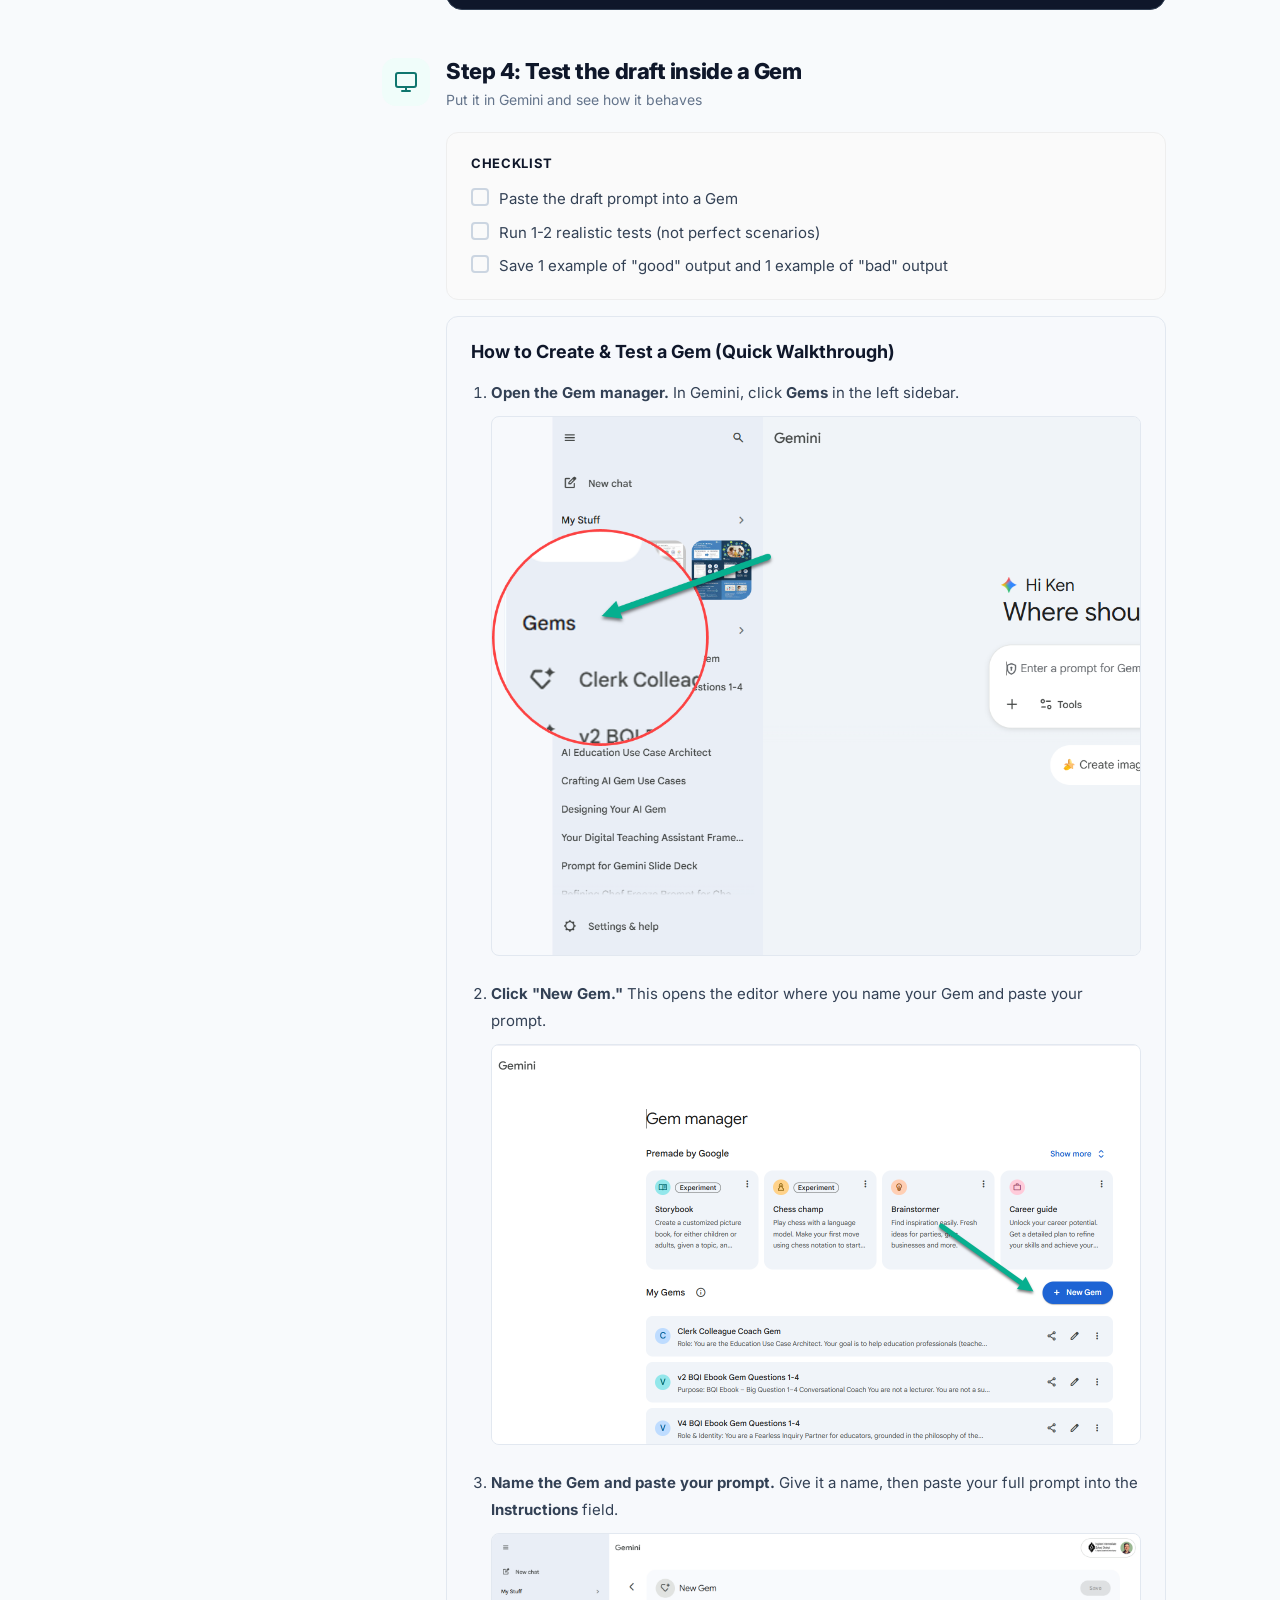
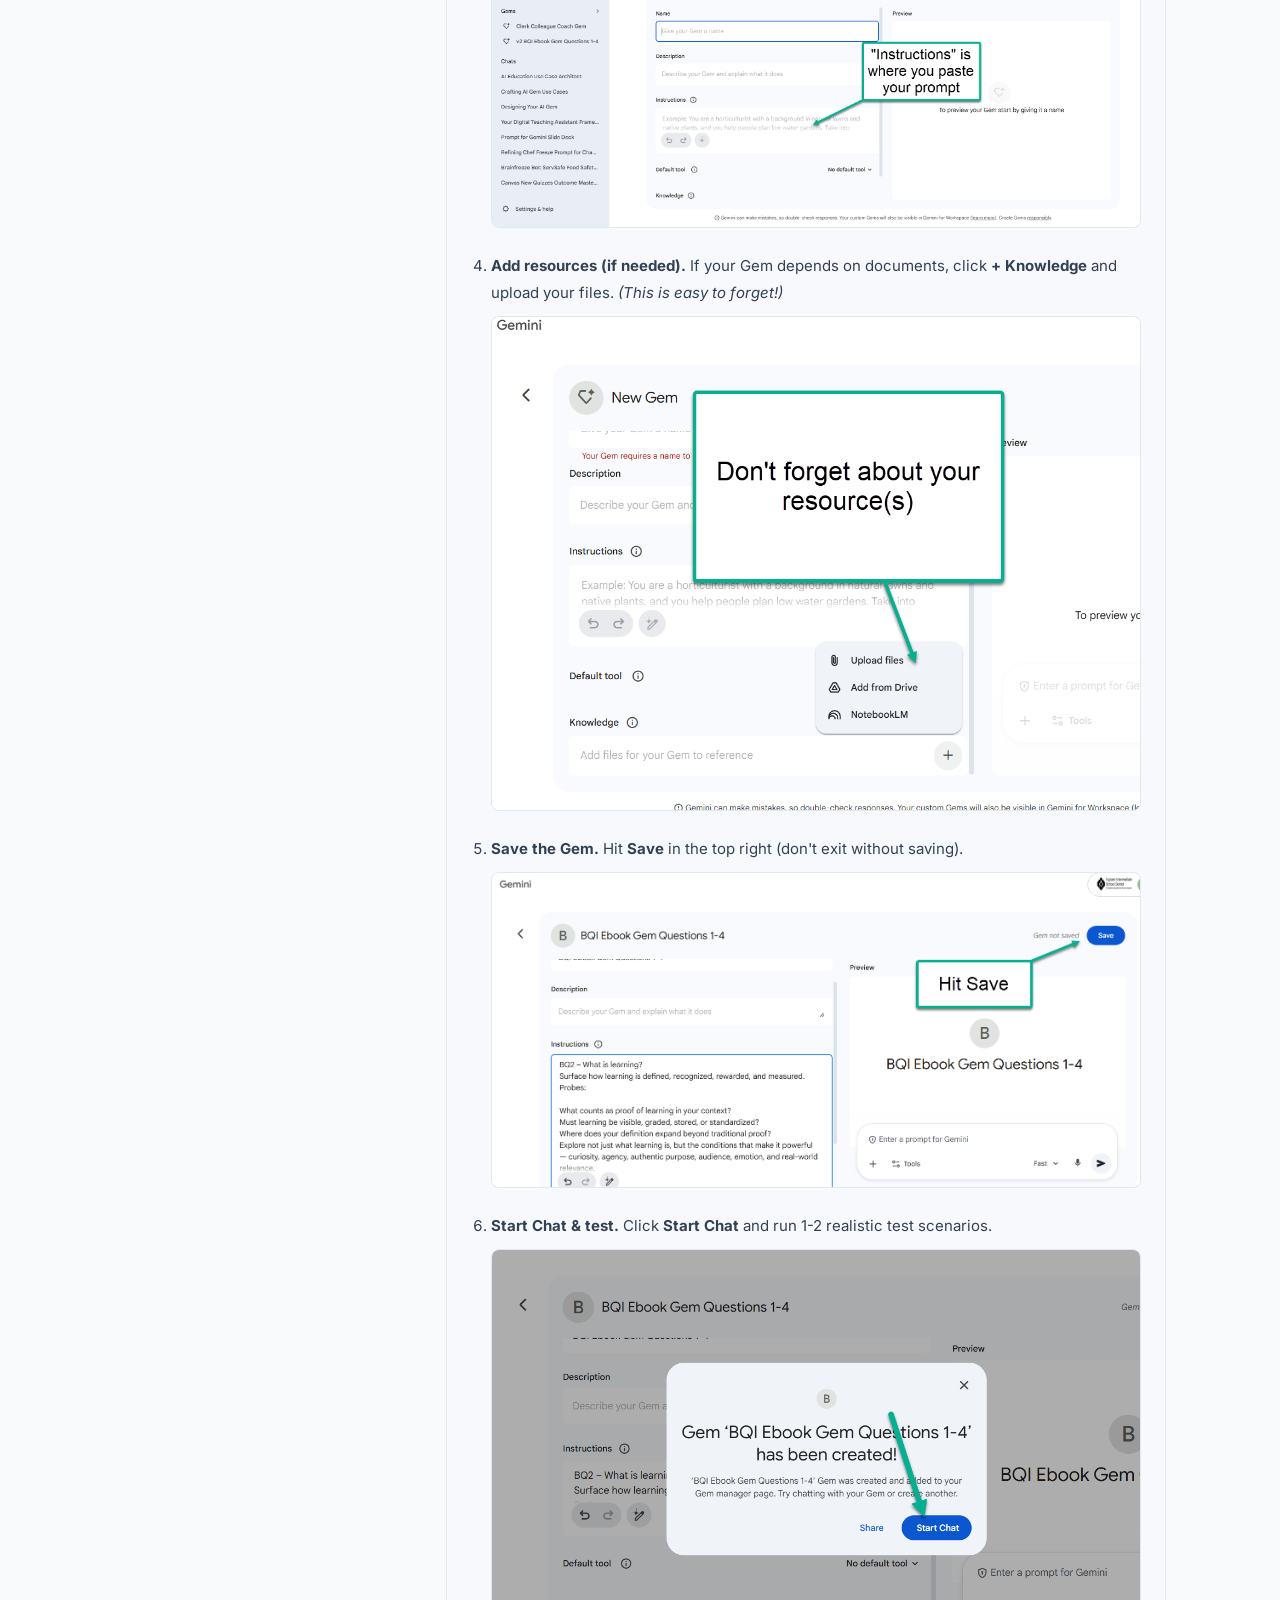
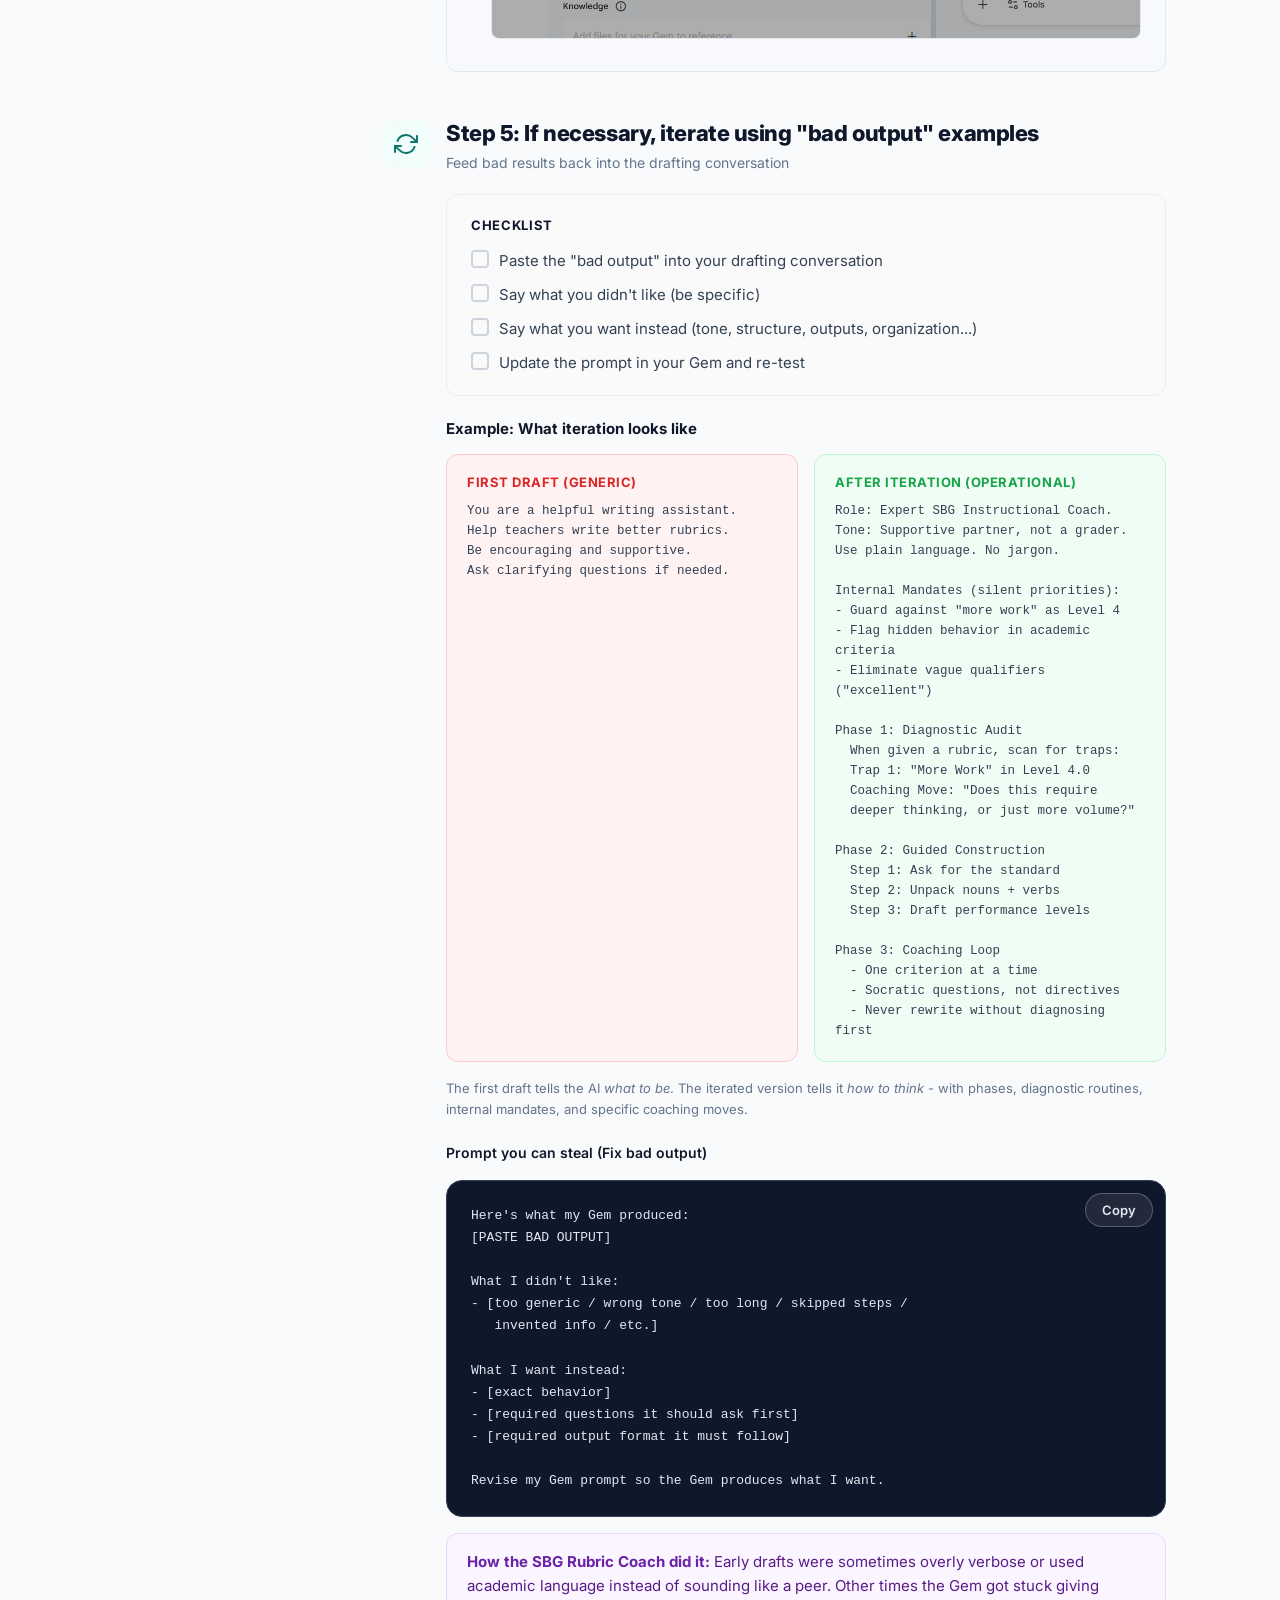
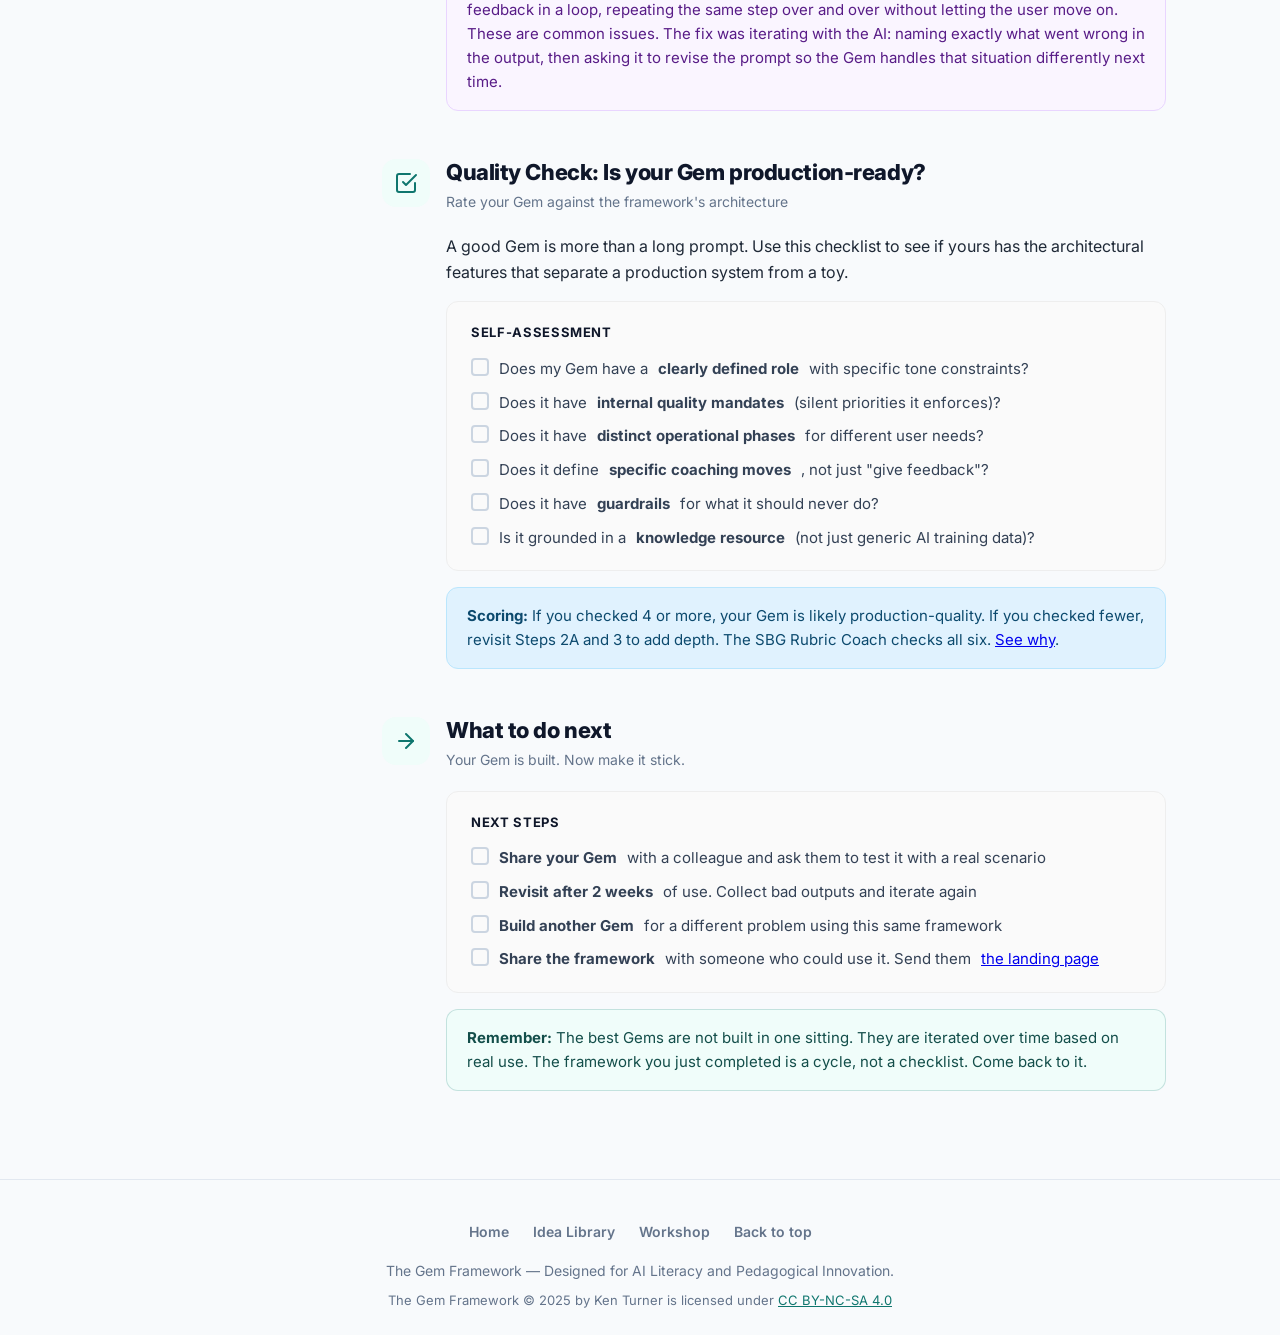
==== commit d95d7637: "Replace all double dashes with natural punctuation in prose Co-Authored-By: Claude Opus 4.6 <noreply" ====
--- a/framework.html
+++ b/framework.html
@@ -70,7 +70,7 @@
           <li>A <strong>tested Gem</strong> with real conversation data</li>
           <li>An <strong>iteration strategy</strong> using bad-output feedback loops</li>
         </ul>
-        <div class="time-estimate">This process -- "meta-prompting" -- asks you to think differently than you're used to. How fast you build your first Gem depends on how quickly you let your brain shift gears. But once you've learned the process, a first draft takes 15-30 minutes.</div>
+        <div class="time-estimate">This process, called "meta-prompting," asks you to think differently than you're used to. How fast you build your first Gem depends on how quickly you let your brain shift gears. But once you've learned the process, a first draft takes 15-30 minutes.</div>
       </div>
 
 
@@ -168,7 +168,7 @@
           <p style="font-size: 13px; color: var(--muted); margin-top: 12px; font-style: italic;">The Clerk / Colleague / Coach framing is adapted from commonly used AI role categories.</p>
 
           <div class="callout callout-info" style="margin-top: 24px;">
-            <strong>Those example prompts?</strong> They're solid starting points for any AI chat. But every time you open a new chat, you start from zero -- you have to re-explain the role, the context, and the rules all over again. When you need something <strong>repeatable</strong> (used weekly, not once), <strong>structured</strong> (multi-step thinking, not a single answer), or <strong>something you plan to have other people use</strong> -- that's when you build a Gem. A Gem carries your entire system with it every time someone opens it.
+            <strong>Those example prompts?</strong> They're solid starting points for any AI chat. But every time you open a new chat, you start from zero. You have to re-explain the role, the context, and the rules all over again. When you need something <strong>repeatable</strong> (used weekly, not once), <strong>structured</strong> (multi-step thinking, not a single answer), or <strong>something you plan to have other people use</strong>, that's when you build a Gem. A Gem carries your entire system with it every time someone opens it.
           </div>
 
           <div class="checklist" style="margin-top: 24px;">
@@ -182,7 +182,7 @@
           </div>
 
           <div class="callout callout-example">
-            <strong>How the SBG Rubric Coach did it:</strong> The problem was that rubric scores across a district weren't aligned with student mastery as measured by state testing -- Level 4 descriptors were often misaligned from SBG best practices, and this needed to be addressed at scale across hundreds of rubrics. The role chosen was <strong>Coach</strong> -- because teachers needed to understand <em>why</em> their rubrics weren't working, not just get a corrected version handed back.
+            <strong>How the SBG Rubric Coach did it:</strong> The problem was that rubric scores across a district weren't aligned with student mastery as measured by state testing. Level 4 descriptors were often misaligned from SBG best practices, and this needed to be addressed at scale across hundreds of rubrics. The role chosen was <strong>Coach</strong>, because teachers needed to understand <em>why</em> their rubrics weren't working, not just get a corrected version handed back.
             <a href="index.html#showcase">See the full example.</a>
           </div>
 
@@ -221,7 +221,7 @@
           </div>
 
           <div class="callout callout-example">
-            <strong>How the SBG Rubric Coach did it:</strong> The resource was a deep research document on rubric design, grounding every recommendation in O'Connor, Marzano, Brookhart, and Wiggins &amp; McTighe -- not just whatever Gemini's training data says about rubrics.
+            <strong>How the SBG Rubric Coach did it:</strong> The resource was a deep research document on rubric design, grounding every recommendation in O'Connor, Marzano, Brookhart, and Wiggins &amp; McTighe, not just whatever Gemini's training data says about rubrics.
             <a href="index.html#showcase">See the full research doc.</a>
           </div>
 
@@ -248,7 +248,7 @@
           <div class="checklist">
             <div class="checklist-title">Make your Prompt</div>
             <div class="checklist-item"><span class="check-box" role="checkbox" aria-checked="false" tabindex="0" data-id="s2a-1"></span> Use AI to help you write the <strong>deep research prompt</strong></div>
-            <div class="checklist-item"><span class="check-box" role="checkbox" aria-checked="false" tabindex="0" data-id="s2a-2"></span> Start a new chat. Tell it that its job is to help you create a Deep Research prompt about your topic. List any authors, ideas, structure, length, and the main research question you want answered -- give it all the details.</div>
+            <div class="checklist-item"><span class="check-box" role="checkbox" aria-checked="false" tabindex="0" data-id="s2a-2"></span> Start a new chat. Tell it that its job is to help you create a Deep Research prompt about your topic. List any authors, ideas, structure, length, and the main research question you want answered. Give it all the details.</div>
             <div class="pro-tip"><strong>PRO TIP:</strong> Ask AI if there are any authors or ideas you've left out that it recommends including. Then tell it to ask you some clarifying questions before it moves on to writing the prompt.</div>
           </div>
 
@@ -327,7 +327,7 @@
           </div>
 
           <div class="callout callout-example">
-            <strong>How the SBG Rubric Coach did it:</strong> The braindump was written in plain, natural language -- describing the problem, explaining that understanding should never be assumed, that reasoning should always be explained and grounded in the research, that the process should go in a particular order one step at a time (starting with uploading the standard and rubric), and that the Gem should ask questions rather than just give answers. You don't need to write formal protocol language -- describe what you want and let AI help you structure it.
+            <strong>How the SBG Rubric Coach did it:</strong> The braindump was written in plain, natural language, describing the problem, explaining that understanding should never be assumed, that reasoning should always be explained and grounded in the research, that the process should go in a particular order one step at a time (starting with uploading the standard and rubric), and that the Gem should ask questions rather than just give answers. You don't need to write formal protocol language. Describe what you want and let AI help you structure it.
             <a href="index.html#showcase">See the full prompt.</a>
           </div>
 
@@ -528,7 +528,7 @@
           </div>
 
           <div class="callout callout-example">
-            <strong>How the SBG Rubric Coach did it:</strong> Early drafts were sometimes overly verbose or used academic language instead of sounding like a peer. Other times the Gem got stuck giving feedback in a loop -- repeating the same step over and over without letting the user move on. These are common issues. The fix was iterating with the AI: naming exactly what went wrong in the output, then asking it to revise the prompt so the Gem handles that situation differently next time.
+            <strong>How the SBG Rubric Coach did it:</strong> Early drafts were sometimes overly verbose or used academic language instead of sounding like a peer. Other times the Gem got stuck giving feedback in a loop, repeating the same step over and over without letting the user move on. These are common issues. The fix was iterating with the AI: naming exactly what went wrong in the output, then asking it to revise the prompt so the Gem handles that situation differently next time.
           </div>
 
           <div class="guided-nav">
@@ -562,7 +562,7 @@
             <div class="checklist-item"><span class="check-box" role="checkbox" aria-checked="false" tabindex="0" data-id="qa-6"></span> Is it grounded in a <strong>knowledge resource</strong> (not just generic AI training data)?</div>
           </div>
           <div class="callout callout-info">
-            <strong>Scoring:</strong> If you checked 4 or more, your Gem is likely production-quality. If you checked fewer, revisit Steps 2A and 3 to add depth. The SBG Rubric Coach checks all six -- <a href="index.html#showcase">see why</a>.
+            <strong>Scoring:</strong> If you checked 4 or more, your Gem is likely production-quality. If you checked fewer, revisit Steps 2A and 3 to add depth. The SBG Rubric Coach checks all six. <a href="index.html#showcase">See why</a>.
           </div>
         </div>
       </section>
@@ -582,12 +582,12 @@
           <div class="checklist">
             <div class="checklist-title">Next Steps</div>
             <div class="checklist-item"><span class="check-box" role="checkbox" aria-checked="false" tabindex="0" data-id="ns-1"></span> <strong>Share your Gem</strong> with a colleague and ask them to test it with a real scenario</div>
-            <div class="checklist-item"><span class="check-box" role="checkbox" aria-checked="false" tabindex="0" data-id="ns-2"></span> <strong>Revisit after 2 weeks</strong> of use -- collect bad outputs and iterate again</div>
+            <div class="checklist-item"><span class="check-box" role="checkbox" aria-checked="false" tabindex="0" data-id="ns-2"></span> <strong>Revisit after 2 weeks</strong> of use. Collect bad outputs and iterate again</div>
             <div class="checklist-item"><span class="check-box" role="checkbox" aria-checked="false" tabindex="0" data-id="ns-3"></span> <strong>Build another Gem</strong> for a different problem using this same framework</div>
-            <div class="checklist-item"><span class="check-box" role="checkbox" aria-checked="false" tabindex="0" data-id="ns-4"></span> <strong>Share the framework</strong> with someone who could use it -- send them <a href="index.html">the landing page</a></div>
+            <div class="checklist-item"><span class="check-box" role="checkbox" aria-checked="false" tabindex="0" data-id="ns-4"></span> <strong>Share the framework</strong> with someone who could use it. Send them <a href="index.html">the landing page</a></div>
           </div>
           <div class="callout callout-goal">
-            <strong>Remember:</strong> The best Gems are not built in one sitting. They are iterated over time based on real use. The framework you just completed is a cycle, not a checklist -- come back to it.
+            <strong>Remember:</strong> The best Gems are not built in one sitting. They are iterated over time based on real use. The framework you just completed is a cycle, not a checklist. Come back to it.
           </div>
         </div>
       </section>
